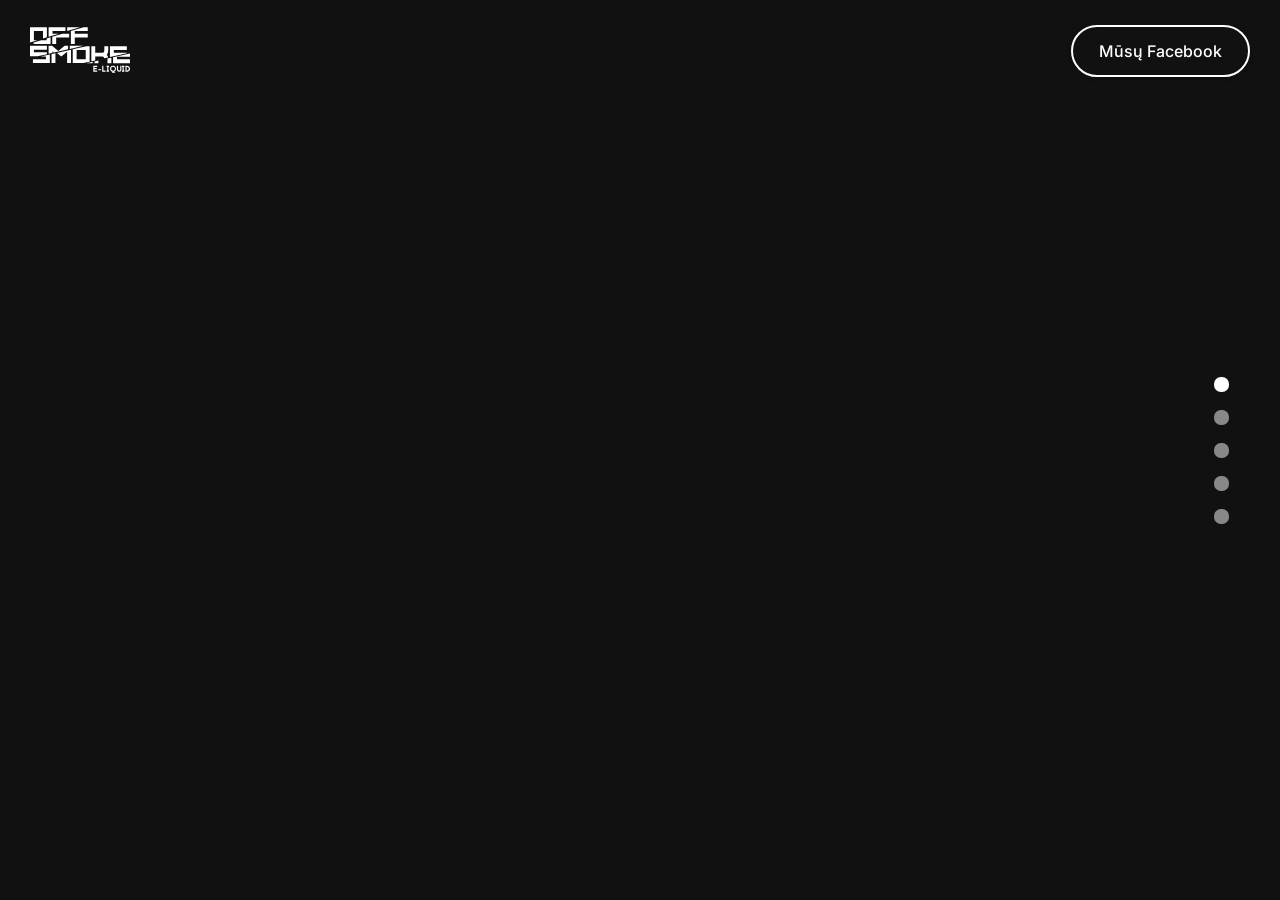
==== index.html @ 2323cf5a "fixed pages" ====
<!doctype html>
<html>
<head>
    <meta charset="UTF-8">
    <meta name="viewport" content="width=device-width, height=device-height, initial-scale=0.7">
    <meta name="apple-mobile-web-app-capable" content="yes" />
    <base href="./">
    <title>OFFSMOKE</title>
    <meta property="og:title" content="Home - Offsmoke" />
    <meta name="twitter:title" content="Home - Offsmoke" />
    <link rel="preconnect" href="https://fonts.gstatic.com/" crossorigin>
    <!-- Compressed Styles 
    <link href="css/slides.min.css?521351" rel="stylesheet" type="text/css"> -->
    <link href="css/slides.unmin.css" rel="stylesheet" type="text/css">
    
    <!-- Fonts and Material Icons -->
    <link rel="stylesheet" as="font" href="https://fonts.googleapis.com/css2?family=Inter:wght@100;200;300;400;500;600;700;800;900&family=Material+Icons&display=swap"/>
    <style>
        .slides { font-family: 'Inter', sans-serif; }
    </style>
     
</head>
<body class="slides smoothScroll animated">
<svg id="customSvgLibrary" xmlns="http://www.w3.org/2000/svg" style="display:none" id="customSvgLibrary">
  
  <symbol id="logo" viewBox="0 0 843.64 385.19"><defs><style>.cls-1{fill:rgb(255, 255, 255);}</style></defs><g id="Layer_2" data-name="Layer 2"><g id="Layer_1-2" data-name="Layer 1"><path class="cls-1" d="M566.84,336H543.92v9h18.92v9.81H543.92V365.5h22.71v9.81H534.11V326.18h32.73Z"/><path class="cls-1" d="M576,354.91h24V363H576Z"/><path class="cls-1" d="M618.87,365.5h18.29v9.74h-28.1V326.18h9.81Z"/><path class="cls-1" d="M661.35,336V365.5h5.19v9.81H646.28V365.5h5.26V336h-5.26v-9.81h20.26V336Z"/><path class="cls-1" d="M695.36,375.66a25.42,25.42,0,1,1,11.35-.28h11.08v9.81H690.24Zm-6-13.88a15.73,15.73,0,1,0-4.56-11.07A15.5,15.5,0,0,0,689.33,361.78Z"/><path class="cls-1" d="M771.28,357.16a19,19,0,0,1-38,.07V326.18H743v31a9.22,9.22,0,0,0,9.25,9.18,9,9,0,0,0,6.45-2.67,9.3,9.3,0,0,0,2.73-6.44h-.07V326.18h9.81v31Z"/><path class="cls-1" d="M790.92,336V365.5h5.19v9.81H775.85V365.5h5.26V336h-5.26v-9.81h20.26V336Z"/><path class="cls-1" d="M819.11,326.18a24.12,24.12,0,0,1,17.31,7.15,24.48,24.48,0,0,1,5.25,27,22.49,22.49,0,0,1-5.25,7.78,24.57,24.57,0,0,1-17.31,7.22h-9.89v-.07h-4V326.18Zm0,39.32a14.76,14.76,0,0,0,0-29.51H815V365.5Z"/><polygon class="cls-1" points="173.43 85.46 173.43 142.47 30.95 142.47 30.95 129.16 94.68 109.6 140.53 109.6 140.53 95.55 173.43 85.46"/><polygon class="cls-1" points="330.32 54.76 330.32 87.63 220.75 87.63 220.75 142.47 187.85 142.47 187.85 81.03 273.5 54.76 330.32 54.76"/><polygon class="cls-1" points="377.65 32.9 377.65 54.76 487.25 54.76 487.25 87.63 377.65 87.63 377.65 142.47 344.78 142.47 344.78 32.9 452 0 487.25 0 487.25 32.9 377.65 32.9"/><polygon class="cls-1" points="167.24 230.53 167.24 302.99 24.76 302.99 24.76 270.09 134.33 270.09 134.33 248.15 89.45 248.15 167.24 230.53"/><polygon class="cls-1" points="346.11 190.05 346.11 302.99 313.21 302.99 313.21 206.58 263.84 247.62 227.07 217.01 346.11 190.05"/><polygon class="cls-1" points="214.56 219.82 214.56 302.99 181.66 302.99 181.66 227.28 214.56 219.82"/><path class="cls-1" d="M476.64,160.52,360.53,186.8V303h89.36L503,291V160.52Zm-6.5,109.57H393.41v-76.7h76.73Z"/><path class="cls-1" d="M659.91,198.87a47.62,47.62,0,0,1-12.57,32.87,47.79,47.79,0,0,1,11.83,23.9L627,262.91a15.93,15.93,0,0,0-4.79-9.94,15.58,15.58,0,0,0-11.55-4.82H550.34v32.13l-32.91,7.42V160.52h32.91v54.72h60.29A16.37,16.37,0,0,0,627,198.87V160.52h32.87Z"/><polygon class="cls-1" points="707.23 193.39 707.23 215.24 816.84 215.24 816.84 219.95 674.36 252.2 674.36 160.52 816.84 160.52 816.84 193.39 707.23 193.39"/><path class="cls-1" d="M476.44,304.43h53.11v-12Z"/><path class="cls-1" d="M686.45,266.08v38.35H653.58V266.08c0-.58,0-1.17-.06-1.73l32.19-7.27A54.12,54.12,0,0,1,686.45,266.08Z"/><polygon class="cls-1" points="576.88 281.71 576.88 304.43 543.98 304.43 543.98 289.14 576.88 281.71"/><polygon class="cls-1" points="733.78 249.59 733.78 271.53 843.38 271.53 843.38 304.43 700.9 304.43 700.9 253.64 843.38 221.39 843.38 249.59 733.78 249.59"/><polygon class="cls-1" points="189.8 32.9 189.8 54.76 242.54 54.76 156.9 81.03 156.9 0 299.37 0 299.37 32.9 189.8 32.9"/><polygon class="cls-1" points="421.05 0 313.83 32.9 313.83 0 421.05 0"/><polygon class="cls-1" points="142.47 0 142.47 85.46 109.57 95.55 109.57 32.9 32.87 32.9 32.87 109.6 63.73 109.6 0 129.16 0 0 142.47 0"/><polygon class="cls-1" points="321.35 157.43 321.35 186.95 202.31 213.91 189.8 203.48 189.8 216.73 156.9 224.19 156.9 157.43 185.87 157.43 239.08 201.75 292.38 157.43 321.35 157.43"/><polygon class="cls-1" points="451.88 157.43 335.77 183.7 335.77 157.43 451.88 157.43"/><polygon class="cls-1" points="32.87 190.3 32.87 212.15 142.47 212.15 142.47 227.44 64.69 245.05 0 245.05 0 157.43 142.47 157.43 142.47 190.3 32.87 190.3"/></g></g></svg>
  
  <symbol id="close" viewBox="0 0 30 30"><path d="M15 0c-8.3 0-15 6.7-15 15s6.7 15 15 15 15-6.7 15-15-6.7-15-15-15zm5.7 19.3c.4.4.4 1 0 1.4-.2.2-.4.3-.7.3s-.5-.1-.7-.3l-4.3-4.3-4.3 4.3c-.2.2-.4.3-.7.3s-.5-.1-.7-.3c-.4-.4-.4-1 0-1.4l4.3-4.3-4.3-4.3c-.4-.4-.4-1 0-1.4s1-.4 1.4 0l4.3 4.3 4.3-4.3c.4-.4 1-.4 1.4 0s.4 1 0 1.4l-4.3 4.3 4.3 4.3z"/></symbol>

  <symbol id="arrow-left" viewBox="0 0 29 56"><path d="M28.7.3c.4.4.4 1 0 1.4l-26.3 26.3 26.3 26.3c.4.4.4 1 0 1.4-.4.4-1 .4-1.4 0l-27-27c-.4-.4-.4-1 0-1.4l27-27c.3-.3 1-.4 1.4 0z"/></symbol>
  
  <symbol id="arrow-right" viewBox="0 0 29 56"><path d="M.3 55.7c-.4-.4-.4-1 0-1.4l26.3-26.3-26.3-26.3c-.4-.4-.4-1 0-1.4.4-.4 1-.4 1.4 0l27 27c.4.4.4 1 0 1.4l-27 27c-.3.3-1 .4-1.4 0z"/></symbol>

  <symbol id="back" viewBox="0 0 20 20"><path d="M2.3 10.7l5 5c.4.4 1 .4 1.4 0s.4-1 0-1.4l-3.3-3.3h11.6c.6 0 1-.4 1-1s-.4-1-1-1h-11.6l3.3-3.3c.4-.4.4-1 0-1.4-.2-.2-.4-.3-.7-.3s-.5.1-.7.3l-5 5c-.2.2-.3.5-.3.7 0 .2.1.5.3.7z"/></symbol>
  
  <symbol id="menu" viewBox="0 0 18 18"><path d="M16 5h-14c-.6 0-1-.4-1-1 0-.5.4-1 1-1h14c.5 0 1 .4 1 1s-.4 1-1 1zm-14 5h14c.5 0 1-.4 1-1 0-.5-.4-1-1-1h-14c-.6 0-1 .4-1 1s.4 1 1 1zm14 3h-14c-.5 0-1 .4-1 1 0 .5.4 1 1 1h14c.5 0 1-.4 1-1s-.4-1-1-1z"/></symbol>
  
  <symbol id="share" viewBox="0 0 18 18"><path d="M16 8c-.6 0-1 .4-1 1v6h-12v-6c0-.6-.4-1-1-1s-1 .4-1 1v6c0 1.1.9 2 2 2h12c1.1 0 2-.9 2-2v-6c0-.6-.4-1-1-1zm-2.3-2.3c.4-.4.4-1 0-1.4l-4-4c-.4-.4-1-.4-1.4 0l-4 4c-.4.4-.4 1 0 1.4s1 .4 1.4 0l2.3-2.3v7.6c0 .6.4 1 1 1s1-.4 1-1v-7.6l2.3 2.3c.4.4 1 .4 1.4 0z"/></symbol>

  <symbol id="arrow-down" viewBox="0 0 24 24"><path d="M12 18c-.2 0-.5-.1-.7-.3l-11-10c-.4-.4-.4-1-.1-1.4.4-.4 1-.4 1.4-.1l10.4 9.4 10.3-9.4c.4-.4 1-.3 1.4.1.4.4.3 1-.1 1.4l-11 10c-.1.2-.4.3-.6.3z"/></symbol>
  
  <symbol id="arrow-up" viewBox="0 0 24 24"><path d="M11.9 5.9c.2 0 .5.1.7.3l11 10c.4.4.4 1 .1 1.4-.4.4-1 .4-1.4.1l-10.4-9.4-10.3 9.4c-.4.4-1 .3-1.4-.1-.4-.4-.3-1 .1-1.4l11-10c.1-.2.4-.3.6-.3z"/></symbol>
  
  <symbol id="arrow-top" viewBox="0 0 18 18"><path d="M15.7 7.3l-6-6c-.4-.4-1-.4-1.4 0l-6 6c-.4.4-.4 1 0 1.4.4.4 1 .4 1.4 0l4.3-4.3v11.6c0 .6.4 1 1 1s1-.4 1-1v-11.6l4.3 4.3c.2.2.4.3.7.3s.5-.1.7-.3c.4-.4.4-1 0-1.4z"/></symbol>
  
  <symbol id="play" viewBox="0 0 30 30"><path d="M7 30v-30l22 15z"/></symbol>
  
  <symbol id="chat" viewBox="0 0 18 18"><path d="M5,17c-0.2,0-0.3,0-0.4-0.1C4.2,16.7,4,16.4,4,16v-2H2c-1.1,0-2-0.9-2-2V3c0-1.1,0.9-2,2-2h14c1.1,0,2,0.9,2,2v9 c0,1.1-0.9,2-2,2H9.3l-3.7,2.8C5.4,16.9,5.2,17,5,17z M2,12h3.5C5.8,12,6,12.2,6,12.5V14l2.4-1.8C8.6,12.1,8.8,12,9,12h7V3H2V12z M13,7H5C4.4,7,4,6.6,4,6s0.4-1,1-1h8c0.6,0,1,0.4,1,1S13.6,7,13,7z M13,10H5c-0.6,0-1-0.4-1-1s0.4-1,1-1h8c0.6,0,1,0.4,1,1 S13.6,10,13,10z"/></symbol>

  <symbol id="mail" viewBox="0 0 18 18"><path d="M16 2h-14c-1.1 0-2 .9-2 2v10c0 1.1.9 2 2 2h14c1.1 0 2-.9 2-2v-10c0-1.1-.9-2-2-2zm0 2v.5l-7 4.3-7-4.4v-.4h14zm-14 10v-7.2l6.5 4c.1.1.3.2.5.2s.4-.1.5-.2l6.5-4v7.2h-14z"/></symbol>

  <symbol id="sound-on" viewBox="0 0 18 18"><path d="M8.5,0.1C8.1-0.1,7.7,0,7.4,0.2L3.7,3H2C0.9,3,0,3.9,0,5v6c0,1.1,0.9,2,2,2h1.7l3.7,2.8C7.6,15.9,7.8,16,8,16 c0.2,0,0.3,0,0.4-0.1C8.8,15.7,9,15.4,9,15V1C9,0.6,8.8,0.3,8.5,0.1z M7,13l-2.4-1.8C4.4,11.1,4.2,11,4,11l-2,0l0-6h2 c0.2,0,0.4-0.1,0.6-0.2L7,3V13z M11.7,9.9l0.7,1.9C13.9,11.2,15,9.7,15,8c0-1.7-1.1-3.2-2.7-3.8l-0.7,1.9C12.5,6.4,13,7.2,13,8C13,8.9,12.5,9.6,11.7,9.9z M12.2,1.1l-0.3,2C14.3,3.5,16,5.6,16,8s-1.8,4.5-4.2,4.9l0.3,2C15.6,14.3,18,11.4,18,8C18,4.6,15.6,1.7,12.2,1.1z"/></symbol>
  
  <symbol id="sound-off" viewBox="0 0 18 18"><path d="M15.9,8l1.8-1.8c0.4-0.4,0.4-1,0-1.4s-1-0.4-1.4,0l-1.8,1.8l-1.8-1.8c-0.4-0.4-1-0.4-1.4,0s-0.4,1,0,1.4L13.1,8l-1.8,1.8 c-0.4,0.4-0.4,1,0,1.4c0.2,0.2,0.5,0.3,0.7,0.3s0.5-0.1,0.7-0.3l1.8-1.8l1.8,1.8c0.2,0.2,0.5,0.3,0.7,0.3s0.5-0.1,0.7-0.3 c0.4-0.4,0.4-1,0-1.4L15.9,8z M8.5,0.1C8.1-0.1,7.7,0,7.4,0.2L3.7,3H2C0.9,3,0,3.9,0,5v6c0,1.1,0.9,2,2,2h1.7l3.7,2.8C7.6,15.9,7.8,16,8,16 c0.2,0,0.3,0,0.4-0.1C8.8,15.7,9,15.4,9,15V1C9,0.6,8.8,0.3,8.5,0.1z M7,13l-2.4-1.8C4.4,11.1,4.2,11,4,11l-2,0l0-6h2 c0.2,0,0.4-0.1,0.6-0.2L7,3V13z"/></symbol>
  
  <!-- social -->
  <symbol id="apple" viewBox="-1 1 24 24"><path d="M17.6 13.8c0-3 2.5-4.5 2.6-4.6-1.4-2.1-3.6-2.3-4.4-2.4-1.9-.2-3.6 1.1-4.6 1.1-.9 0-2.4-1.1-4-1-2 0-3.9 1.2-5 3-2.1 3.7-.5 9.1 1.5 12.1 1 1.5 2.2 3.1 3.8 3 1.5-.1 2.1-1 3.9-1s2.4 1 4 1 2.7-1.5 3.7-2.9c1.2-1.7 1.6-3.3 1.7-3.4-.1-.1-3.2-1.3-3.2-4.9zm-3.1-9c.8-1 1.4-2.4 1.2-3.8-1.2 0-2.7.8-3.5 1.8-.8.9-1.5 2.3-1.3 3.7 1.4.1 2.8-.7 3.6-1.7z"/></symbol>

  <symbol id="dribbble" viewBox="0 0 24 24"><path d="M12 0c-6.7 0-12 5.3-12 12s5.3 12 12 12 12-5.3 12-12-5.3-12-12-12zm7.9 5.7c1.3 1.7 2.1 3.9 2.3 6.1-.4-.1-2.4-.4-4.7-.4-.8 0-1.5 0-2.3.1 0-.1-.1-.3-.3-.5l-.7-1.5c3.7-1.4 5.3-3.4 5.7-3.8zm-7.9-3.8c2.5 0 4.9.9 6.7 2.5-.3.4-1.9 2.3-5.2 3.6-1.6-2.9-3.3-5.3-3.7-5.9.6-.1 1.4-.2 2.2-.2zm-4.4 1c.4.6 2.1 3 3.7 5.8-4.4 1.2-8.2 1.2-9.2 1.2h-.1c.8-3.1 2.9-5.6 5.6-7zm-5.7 9.1v-.3h.3c1.2 0 5.6-.1 10.1-1.5l.8 1.6c-.1 0-.3 0-.4.1-5.1 1.6-7.9 6-8.3 6.7-1.6-1.7-2.5-4.1-2.5-6.6zm10.1 10.1c-2.3 0-4.4-.8-6.1-2.1.3-.5 2.4-4.4 7.9-6.3 1.3 3.6 2 6.7 2.1 7.6-1.2.6-2.6.8-3.9.8zm5.7-1.8c-.1-.8-.7-3.6-2-7.1.7-.1 1.3-.1 2-.1 2.1 0 3.7.4 4.1.5-.3 2.8-1.8 5.2-4.1 6.7z"/></symbol>

  <symbol id="facebook" viewBox="0 0 24 24"><path d="M24 1.3v21.3c0 .7-.6 1.3-1.3 1.3h-6.1v-9.3h3.1l.5-3.6h-3.6v-2.2c0-1.1.3-1.8 1.8-1.8h1.9v-3.2c-.3 0-1.5-.1-2.8-.1-2.8 0-4.7 1.7-4.7 4.8v2.7h-3.1v3.6h3.1v9.2h-11.5c-.7 0-1.3-.6-1.3-1.3v-21.4c0-.7.6-1.3 1.3-1.3h21.3c.8 0 1.4.6 1.4 1.3z"/></symbol>

  <symbol id="facebook2" viewBox="0 0 408.78 408.79"><defs><style>.cls-1{fill:rgb(255, 255, 255);}</style></defs><g id="Layer_2" data-name="Layer 2"><g id="Layer_1-2" data-name="Layer 1"><path class="cls-1" d="M353.7,0H55.09A55.08,55.08,0,0,0,0,55.08V353.7a55.09,55.09,0,0,0,55.08,55.09H202.36l.25-146.08h-38a9,9,0,0,1-8.95-8.92l-.19-47.09a9,9,0,0,1,9-9h37.88v-45.5c0-52.8,32.25-81.55,79.35-81.55h38.65a9,9,0,0,1,8.95,9v39.7a9,9,0,0,1-8.95,9H296.64c-25.61,0-30.57,12.17-30.57,30v39.39h56.28a9,9,0,0,1,8.9,10l-5.58,47.09a9,9,0,0,1-8.9,7.9H266.32l-.25,146.08H353.7a55.08,55.08,0,0,0,55.08-55.09V55.08A55.08,55.08,0,0,0,353.7,0Z"/></g></g></svg>
   
  <symbol id="fb-like" viewBox="0 0 20 20"><path d="M0 8v12h5v-12h-5zm2.5 10.8c-.4 0-.8-.3-.8-.8 0-.4.3-.8.8-.8s.8.3.8.8c0 .4-.4.8-.8.8zm3.5-.8h9.5c1.1 0 1.7-1 1.7-1.7 0-.3-.4-1-.4-1 1.4-.3 1.7-1.2 1.7-1.7-.1-.5-.3-.9-.5-1 1-.4 1.5-1.1 1.4-1.9-.1-.8-1-1.5-1-1.5 1-.6.9-1.5.9-1.5-.3-1.3-1.5-1.7-1.7-1.7h-5.6s.3-.5.3-2.4-1.3-3.6-2.6-3.6c0 0-.7.1-1 .3v3.5l-2.7 4.4v9.8z"/></symbol>
  
  <symbol id="googlePlus" viewBox="0 1 24 24"><path d="M7.8 13.5h4.6c-.6 2-2.5 3.4-4.6 3.4-2.7 0-4.9-2.2-4.9-4.9s2.2-4.9 4.9-4.9c1.1 0 2.1.3 3 1l1.8-2.4c-1.4-1.1-3-1.6-4.8-1.6-4.3 0-7.9 3.5-7.9 7.9s3.5 7.9 7.9 7.9 7.9-3.5 7.9-7.9v-1.5h-7.9v3zM21.7 11v-2.2h-2v2.2h-2.2v2h2.2v2.2h2v-2.2h2.2v-2z"/></symbol>
  
  <symbol id="instagram" viewBox="0 0 20 20"><circle cx="10" cy="10" r="3.3"/><path d="M13,0H7C2.2,0,0,2.2,0,7v6c0,4.8,2.1,7,7,7h6c4.8,0,7-2.2,7-7V7C20,2.2,17.9,0,13,0z M10,15.1c-2.8,0-5.1-2.3-5.1-5.1 S7.2,4.9,10,4.9s5.1,2.3,5.1,5.1S12.8,15.1,10,15.1z M15.3,5.9c-0.7,0-1.2-0.5-1.2-1.2c0-0.7,0.5-1.2,1.2-1.2s1.2,0.5,1.2,1.2 C16.5,5.3,16,5.9,15.3,5.9z"/></symbol>

  <symbol id="behance" viewBox="0 0 511.958 511.958"><path d="M210.624 240.619c10.624-5.344 18.656-11.296 24.16-17.728 9.792-11.584 14.624-26.944 14.624-45.984 0-18.528-4.832-34.368-14.496-47.648-16.128-21.632-43.424-32.704-82.016-33.28h-152.896v312.096h142.56c16.064 0 30.944-1.376 44.704-4.192 13.76-2.848 25.664-8.064 35.744-15.68 8.96-6.624 16.448-14.848 22.4-24.544 9.408-14.656 14.112-31.264 14.112-49.76 0-17.92-4.128-33.184-12.32-45.728-8.288-12.544-20.448-21.728-36.576-27.552zm-147.552-90.432h68.864c15.136 0 27.616 1.632 37.408 4.864 11.328 4.704 16.992 14.272 16.992 28.864 0 13.088-4.32 22.24-12.864 27.392-8.608 5.152-19.776 7.744-33.472 7.744h-76.928v-68.864zm108.896 198.24c-7.616 3.68-18.336 5.504-32.064 5.504h-76.832v-83.232h77.888c13.568.096 24.128 1.888 31.68 5.248 13.44 6.08 20.128 17.216 20.128 33.504 0 19.2-6.912 32.128-20.8 38.976zM327.168 110.539h135.584v38.848h-135.584zM509.856 263.851c-2.816-18.08-9.024-33.984-18.688-47.712-10.592-15.552-24.032-26.944-40.384-34.144-16.288-7.232-34.624-10.848-55.04-10.816-34.272 0-62.112 10.72-83.648 32-21.472 21.344-32.224 52.032-32.224 92.032 0 42.656 11.872 73.472 35.744 92.384 23.776 18.944 51.232 28.384 82.4 28.384 37.728 0 67.072-11.232 88.032-33.632 13.408-14.144 20.992-28.064 22.656-41.728h-62.464c-3.616 6.752-7.808 12.032-12.608 15.872-8.704 7.04-20.032 10.56-33.92 10.56-13.216 0-24.416-2.912-33.76-8.704-15.424-9.28-23.488-25.536-24.512-48.672h170.464c.256-19.936-.384-35.264-2.048-45.824zm-166.88 5.984c2.24-15.008 7.68-26.912 16.32-35.712 8.64-8.768 20.864-13.184 36.512-13.216 14.432 0 26.496 4.128 36.32 12.416 9.696 8.352 15.168 20.48 16.288 36.512h-105.44z"/></symbol>
  
  <symbol id="linkedin" viewBox="0 0 24 24"><path d="M5.9 21.9h-4.7v-14.2h4.7v14.2zm-2.3-16.1c-1.6 0-2.6-1.1-2.6-2.5s1-2.5 2.7-2.5c1.6 0 2.6 1 2.6 2.5-.1 1.4-1.2 2.5-2.7 2.5zm19.2 16.1h-4.7v-7.6c0-2-.7-3.3-2.3-3.3-1.3 0-2.1.9-2.5 1.7-.1.3-.1.8-.1 1.2v7.9h-4.7v-14.1h4.7v2c.7-.9 1.7-2.3 4.3-2.3 3.1 0 5.5 2.1 5.5 6.4v8.2h-.2z"/></symbol>

  <symbol id="medium" viewBox="0 0 130.8 104"><path d="M15.5 21.2c.2-1.6-.5-3.2-1.7-4.3l-12.1-14.7v-2.2h38l29.3 64.4 25.8-64.4h36.2v2.2l-10.5 10c-.9.7-1.3 1.8-1.2 2.9v73.7c0 1.1.3 2.2 1.2 2.9l10.2 10v2.2h-51.3v-2.2l10.6-10.2c1-1 1-1.3 1-2.9v-59.6l-29.4 74.7h-4l-34.2-74.7v50.3c0 2.2.4 4.2 1.9 5.7l13.7 16.8v2.2h-39v-2.2l13.8-16.7c1.5-1.5 1.8-3.3 1.8-5.7l-.1-58.2z"/></symbol>
  
  <symbol id="pinterest" viewBox="0 0 24 24"><path d="M5.9 13.9c1.2-2-.4-2.5-.6-4-1-6.1 7.1-10.2 11.4-6 2.9 2.9 1 12-3.7 11-4.6-.9 2.2-8.1-1.4-9.5-3-1.1-4.6 3.6-3.2 5.9-.8 4-2.5 7.7-1.8 12.7 2.3-1.7 3.1-4.8 3.7-8.1 1.2.7 1.8 1.4 3.3 1.5 5.5.4 8.6-5.4 7.8-10.7-.7-4.7-5.5-7.1-10.6-6.6-4.1.4-8.1 3.7-8.3 8.3-.1 2.8.7 4.9 3.4 5.5z"/></symbol>
  
  <symbol id="stumbleupon" viewBox="0 0 24 24"><path d="M13.3 9.6l1.6.8 2.5-.8v-1.4c0-3-2.4-5.4-5.4-5.4s-5.4 2.4-5.4 5.4v7.5c0 .7-.6 1.3-1.3 1.3s-1.3-.6-1.3-1.3v-3.2h-4v3.2c0 3 2.4 5.4 5.4 5.4s5.4-2.4 5.4-5.4v-7.5c0-.7.6-1.3 1.3-1.3s1.3.6 1.3 1.3l-.1 1.4zm6.6 2.9v3.2c0 .7-.6 1.3-1.3 1.3s-1.3-.6-1.3-1.3v-3.2l-2.5.8-1.6-.8v3.2c0 3 2.4 5.4 5.4 5.4s5.4-2.4 5.4-5.4v-3.2h-4.1z"/></symbol>
  
  <symbol id="twitter" viewBox="0 1 24 23"><path d="M21.5 7.6v.6c0 6.6-5 14.1-14 14.1-2.8 0-5.4-.8-7.6-2.2l1.2.1c2.3 0 4.4-.8 6.1-2.1-2.2 0-4-1.5-4.6-3.4.3.1.6.1.9.1.5 0 .9-.1 1.3-.2-2.1-.6-3.8-2.6-3.8-5 .7.4 1.4.6 2.2.6-1.3-.9-2.2-2.4-2.2-4.1 0-.9.2-1.8.7-2.5 2.4 3 6.1 5 10.2 5.2-.1-.4-.1-.7-.1-1.1 0-2.7 2.2-5 4.9-5 1.4 0 2.7.6 3.6 1.6 1-.3 2.1-.7 3-1.3-.4 1.2-1.1 2.1-2.2 2.7 1-.1 1.9-.4 2.8-.8-.6 1.1-1.4 2-2.4 2.7z"/></symbol>
  
  <symbol id="tumblr" viewBox="0 0 23 23"><path d="M12.573 4.94v-4.94h-3.188c-.072.183-.11.4-.11.622-.034.107-.072.184-.072.293-.328 1.829-1.28 3.11-2.892 3.807-.476.218-.914.253-1.39.218v3.987h2.342c.039 5.603.039 8.493.039 8.64v.332c.294 2.449 1.573 3.914 3.843 4.463.914.257 1.901.366 2.892.366 1.279-.036 2.525-.256 3.771-.659v-4.685c-.731.22-1.395.402-1.977.583-1.135.333-2.087.113-2.857-.619-.073-.11-.183-.257-.221-.403-.106-.586-.178-1.206-.178-1.795v-6.222h5.083v-3.988h-5.085z"/></symbol>

  <symbol id="xing" viewBox="0 0 24 24"><path d="M3.647 4.74c-.208 0-.384.073-.472.216-.091.148-.077.338.02.531l2.34 4.051v.02l-3.678 6.49c-.096.191-.091.383 0 .531.088.142.244.236.452.236h3.461c.518 0 .767-.349.944-.669l3.737-6.608-2.38-4.15c-.172-.307-.433-.649-.964-.649h-3.46zm14.542-4.74c-.517 0-.741.326-.927.659l-7.702 13.658 4.918 9.023c.172.307.437.659.967.659h3.457c.208 0 .371-.079.459-.221.092-.148.09-.343-.007-.535l-4.88-8.915v-.023l7.664-13.551c.096-.191.098-.386.007-.534-.088-.142-.252-.221-.46-.221h-3.496z"/></symbol>

  <symbol id="whatsapp" viewBox="0 0 512 512"><path d="M256.064 0h-.128c-141.152 0-255.936 114.816-255.936 256 0 56 18.048 107.904 48.736 150.048l-31.904 95.104 98.4-31.456c40.48 26.816 88.768 42.304 140.832 42.304 141.152 0 255.936-114.848 255.936-256s-114.784-256-255.936-256zm148.96 361.504c-6.176 17.44-30.688 31.904-50.24 36.128-13.376 2.848-30.848 5.12-89.664-19.264-75.232-31.168-123.68-107.616-127.456-112.576-3.616-4.96-30.4-40.48-30.4-77.216s18.656-54.624 26.176-62.304c6.176-6.304 16.384-9.184 26.176-9.184 3.168 0 6.016.16 8.576.288 7.52.32 11.296.768 16.256 12.64 6.176 14.88 21.216 51.616 23.008 55.392 1.824 3.776 3.648 8.896 1.088 13.856-2.4 5.12-4.512 7.392-8.288 11.744-3.776 4.352-7.36 7.68-11.136 12.352-3.456 4.064-7.36 8.416-3.008 15.936 4.352 7.36 19.392 31.904 41.536 51.616 28.576 25.44 51.744 33.568 60.032 37.024 6.176 2.56 13.536 1.952 18.048-2.848 5.728-6.176 12.8-16.416 20-26.496 5.12-7.232 11.584-8.128 18.368-5.568 6.912 2.4 43.488 20.48 51.008 24.224 7.52 3.776 12.48 5.568 14.304 8.736 1.792 3.168 1.792 18.048-4.384 35.52z"/></symbol>
  
  <symbol id="gmail" viewBox="0 0 50 50" ><path d="M12 23.403V23.39 10.389L11.88 10.3h-.01L9.14 8.28C7.47 7.04 5.09 7.1 3.61 8.56 2.62 9.54 2 10.9 2 12.41v3.602L12 23.403zM38 23.39v.013l10-7.391V12.41c0-1.49-.6-2.85-1.58-3.83-1.46-1.457-3.765-1.628-5.424-.403L38.12 10.3 38 10.389V23.39zM14 24.868l10.406 7.692c.353.261.836.261 1.189 0L36 24.868V11.867L25 20l-11-8.133V24.868zM38 25.889V41c0 .552.448 1 1 1h6.5c1.381 0 2.5-1.119 2.5-2.5V18.497L38 25.889zM12 25.889L2 18.497V39.5C2 40.881 3.119 42 4.5 42H11c.552 0 1-.448 1-1V25.889z"/></svg>

  <symbol id="youtube" viewBox="0 0 24 24"><path d="M23.6 6.3c-.3-1.2-1.4-2.2-2.6-2.3-3-.3-6-.3-9-.3s-6 0-9 .3c-1.2.1-2.3 1.1-2.6 2.3-.4 1.8-.4 3.8-.4 5.7 0 1.9 0 3.9.4 5.7.3 1.2 1.4 2.2 2.6 2.3 3 .3 6 .3 9 .3s6 0 9-.3c1.3-.1 2.3-1.1 2.6-2.4.4-1.7.4-3.7.4-5.6 0-1.9 0-3.9-.4-5.7zm-14.1 9v-6.6l6.5 3.3-6.5 3.3z"/></symbol>
  
</svg>

<!-- Navigation -->
<nav class="side ">
  <div class="navigation default">
    <ul></ul>
  </div>
</nav><!-- Panel Top #03 -->
<nav class="panel top">
  <div class="sections desktop">
    <div class="left"><a href="#" title="OFFSMOKE"><svg style="width:100px;height:80px"><use xmlns:xlink="http://www.w3.org/1999/xlink" xlink:href="#logo"></use></svg></a></div>
    <div class="center">
      <ul class="menu">
        <!-- <li><a href="#">Tour</a></li>
        <li><a href="#">Upgrade</a></li>
        <li><a href="#">Help</a></li> 
        <li><a href="http://facebook.com/offsmokelt" target="_blank" class="shift-up-2"><svg xmlns="http://www.w3.org/2000/svg" style="width:103px;height:42px" viewBox="0 0 408.78 408.79"><defs><style>.cls-1{fill:#fff;}</style></defs><g id="Layer_2" data-name="Layer 2"><g id="Layer_1-2" data-name="Layer 1"><path class="cls-1" d="M353.7,0H55.09A55.08,55.08,0,0,0,0,55.08V353.7a55.09,55.09,0,0,0,55.08,55.09H202.36l.25-146.08h-38a9,9,0,0,1-8.95-8.92l-.19-47.09a9,9,0,0,1,9-9h37.88v-45.5c0-52.8,32.25-81.55,79.35-81.55h38.65a9,9,0,0,1,8.95,9v39.7a9,9,0,0,1-8.95,9H296.64c-25.61,0-30.57,12.17-30.57,30v39.39h56.28a9,9,0,0,1,8.9,10l-5.58,47.09a9,9,0,0,1-8.9,7.9H266.32l-.25,146.08H353.7a55.08,55.08,0,0,0,55.08-55.09V55.08A55.08,55.08,0,0,0,353.7,0Z"/></g></g></svg></a></li> -->
      </ul>
    </div>
    <div class="right"><a class="button round stroke white" href="http://facebook.com/offsmokelt" target="_blank">Mūsų Facebook</a></div>
  </div>
</nav>

<!-- Welcome -->
<section class="slide">
  <div class="content">
    <div class="container">
      <div class="wrap">
      
        <div class="fix-8-12">
          <div class="fix-6-12"> 
            <p class="bold largest ae-1"><span class="opacity-10">Sveiki, šiame puslapyje Jūs galite plačiau susipažinti su mūsų eleketroninių cigarečių skysčio gamyba ir kita svarbia informacija verslo klientams. </span></p>
          </div>
          <div class="fix-4-7"> 
            <p class="bold expand cropBottom ae-2"><span class="opacity-5">↓ Gamyba ↓</span></p>
          </div>
        </div>
          
      </div>
    </div>
  </div>
  <div class="background" style="background:#111111"></div> <!-- <div class="background" style="background-image:url(assets/img/background/img-1.jpg)"></div> -->
</section>

<!-- Informacija 
<section class="slide fade-6 kenBurns">
  <div class="content">
    <div class="container">
      <div class="wrap">
      
        <div class="fix-8-12">
          <div class="fix-6-12"> 
            <p class="bold larger cropBottom ae-1"><span class="opacity-10">Elektroninių cigarečių skysčio gamyba yra atliekama su profesionalia ir kruopščiai sterilizuojama įranga. E. skysčiai yra patvirtini Europos higienos sertifikatų kurie leis jums saugiai pardavinėti užtikrintą produkciją. </span></p>
          </div>
          <div class="fix-4-7"> 
            <p class="bold expand cropBottom ae-2"><span class="opacity-5"><br>↓ Gamyba ↓</span></p>
          </div>
        </div>
          
      </div>
    </div>
  </div>
  <div class="background" style="background-image:url(assets/img/background/lab.jpg)"></div>
</section> -->

<!-- Gamyba -->
<section class="slide fade-6 kenBurns">
  <div class="content">
    <div class="container">
      <div class="wrap">
      
        <div class="fix-8-12">
          <div class="fix-6-12"> 
            <p class="bold larger ae-1"><span class="opacity-10">Elektroninių cigarečių skysčio gamyba yra atliekama su profesionalia ir kruopščiai sterilizuojama įranga. E. skysčiai yra patvirtini Europos higienos sertifikatų kurie leis jums saugiai pardavinėti užtikrintą produkciją. </span></p>
          </div>
          <div class="fix-4-7"> 
            <p class="bold expand cropBottom ae-2"><span class="opacity-5">↓ Koncentracijos ↓</span></p>
          </div>
        </div>
          
      </div>
    </div>
  </div>
  <div class="background" style="background-image:url(assets/img/background/lab.jpg)"></div>
</section>

<!-- Koncentracijos -->
<section class="slide fade-6 kenBurns">
  <div class="content">
    <div class="container">
      <div class="wrap">
      
        <div class="fix-8-12">
          <div class="fix-6-12"> 
            <p class="bold larger ae-1"><span class="opacity-10">Elektroninių cigarečių skysčio gamyba yra atliekama su profesionalia ir kruopščiai sterilizuojama įranga. E. skysčiai yra patvirtini Europos higienos sertifikatų kurie leis jums saugiai pardavinėti užtikrintą produkciją. </span></p>
          </div>
          <div class="fix-4-7"> 
            <p class="bold expand cropBottom ae-2"><span class="opacity-5">↓ Skoniai ↓</span></p>
          </div>
        </div>
          
      </div>
    </div>
  </div>
  <div class="background" style="background-image:url(assets/img/background/lab.jpg)"></div>
</section>

<!-- Skoniai -->
<section class="slide fade-6 kenBurns">
  <div class="content">
    <div class="container">
      <div class="wrap">
      
        <div class="fix-8-12">
          <div class="fix-6-12"> 
            <p class="bold larger ae-1"><span class="opacity-10">Elektroninių cigarečių skysčio gamyba yra atliekama su profesionalia ir kruopščiai sterilizuojama įranga. E. skysčiai yra patvirtini Europos higienos sertifikatų kurie leis jums saugiai pardavinėti užtikrintą produkciją. </span></p>
          </div>
          <div class="fix-4-7"> 
            <p class="bold expand cropBottom ae-2"><span class="opacity-5">↓ Susisiekimas ir Informacija ↓</span></p>
          </div>
        </div>
          
      </div>
    </div>
  </div>
  <div class="background" style="background-image:url(assets/img/background/lab.jpg)"></div>
</section>

<!-- Informacija -->
<section class="slide fade-6 kenBurns">
  <div class="content">
    <div class="container">
      <div class="wrap">
      
        <div class="fix-8-12">
          <div class="fix-6-12"> 
            <p class="bold larger ae-1"><span class="opacity-10">Elektroninių cigarečių skysčio gamyba yra atliekama su profesionalia ir kruopščiai sterilizuojama įranga. E. skysčiai yra patvirtini Europos higienos sertifikatų kurie leis jums saugiai pardavinėti užtikrintą produkciją.</span></p>
          </div>
          <div class="fix-4-7"> 
            <div class="middle ae-2"><a class="button round stroke white" href="#">↑ Į viršų ↑</a></div>
          </div>
        </div>
          
      </div>
    </div>
  </div>
  <div class="background" style="background-image:url(assets/img/background/lab.jpg)"></div>
</section>

<!-- jQuery 3.5.1 -->
    <script src="https://ajax.googleapis.com/ajax/libs/jquery/3.5.1/jquery.min.js"></script>

    <!-- Compressed Scripts 
    <script src="js/slides.min.js?521351" type="text/javascript"></script> -->
    <script src="js/slides.unmin.js" type="text/javascript"></script>
    <script src="js/custom.js" type="text/javascript"></script>
     
</body>
</html>
---- css/slides.min.css ----
@charset "UTF-8";body,html,img{max-width:100%}.material-icons,.slides{-webkit-font-smoothing:antialiased}.button svg,.button svg *{pointer-events:none!important}.button,.container .wrap,.slides-form.center input,.slides-form.center textarea{text-align:center}.dialog,body,html{-webkit-tap-highlight-color:transparent}a,abbr,acronym,address,applet,article,aside,audio,b,big,blockquote,body,canvas,caption,center,cite,code,dd,del,details,dfn,div,dl,dt,em,embed,fieldset,figcaption,figure,footer,form,h1,h2,h3,h4,h5,h6,header,hgroup,hr,html,i,iframe,img,ins,kbd,label,legend,li,mark,menu,nav,object,ol,output,p,pre,q,ruby,s,samp,section,small,span,strike,strong,sub,summary,sup,table,tbody,td,tfoot,th,thead,time,tr,tt,u,ul,var,video{border:0;vertical-align:baseline;margin:0;padding:0}article,aside,details,figcaption,figure,footer,header,hgroup,menu,nav,section{display:block}.button,.button.actionButton,.dot,.dot:after,.material-icons,img{display:inline-block}li,ol,ul{list-style:none}blockquote,q{quotes:none}blockquote:after,blockquote:before,q:after,q:before{content:none}table{border-collapse:collapse;border-spacing:0}b,strong{font-weight:600}html{position:static!important;top:0!important;box-sizing:border-box;margin:0;padding:0;overflow:hidden;-webkit-backface-visibility:hidden;backface-visibility:hidden}*,:after,:before{box-sizing:inherit}body{width:100%;height:100%}body,html{overflow-x:hidden}html.scrollable,html.scrollable body{overflow-y:auto;-webkit-overflow-scrolling:touch}.button,.content,.slide{overflow:hidden}img.round{border-radius:999px}img.rounded{border-radius:6px}.slides{color:#fff;fill:#fff;-webkit-hyphens:none;-ms-hyphens:none;hyphens:none;background:#111}.slides.bodyWhite{background:#fff}.slides.desktopSwipe{cursor:-webkit-grab}.slides.desktopSwipe:active{cursor:-webkit-grabbing}.slides.desktopSwipe .slide .container .wrap{cursor:inherit}.button{border-radius:3px;padding:14px 22px;color:#fff;border:none;outline:0;text-decoration:none;background:#202020;font-size:16px;line-height:1.5;font-weight:500;vertical-align:top;cursor:pointer;-webkit-backface-visibility:hidden;backface-visibility:hidden;letter-spacing:normal!important;position:relative;white-space:nowrap;transform:translate3d(0,0,0);box-shadow:0 1px 4px rgba(0,0,0,.1),0 2px 6px rgba(0,0,0,.1);-webkit-appearance:none;margin-bottom:10px;transition:.3s;-webkit-user-select:none!important;-moz-user-select:none!important;-ms-user-select:none!important;user-select:none!important}.button .material-icons,.button svg{vertical-align:middle;position:relative}.content,.slide.active{-webkit-backface-visibility:hidden}.button.actionButton:hover:not(:active),.button:hover{transform:translateY(0)!important}@media (max-width:767px){.button{max-width:100%;white-space:normal}}.popup .button,.slide .button{margin-left:5px;margin-right:5px}.popup .button.small,.slide .button.small{margin-left:4px;margin-right:4px}.button.wide{margin-left:0!important;margin-right:0!important}.button .material-icons{margin-right:8px;font-size:20px;top:-2px;-webkit-user-select:none!important;-moz-user-select:none!important;-ms-user-select:none!important;user-select:none!important}.button .material-icons.small{font-size:17px;bottom:1px}.button .material-icons.right{margin-left:8px;margin-right:0}.button svg{width:20px;height:20px;margin-top:-3px;margin-right:10px}.button svg.right{margin-right:0;margin-left:10px}.button.actionButton{height:42px;width:42px;padding:12px;border-radius:25px;z-index:999;background:rgba(0,0,0,.3);line-height:1;box-shadow:0 0 0 1px rgba(255,255,255,.05);cursor:pointer;-ms-touch-action:manipulation;touch-action:manipulation;vertical-align:top}.button.actionButton svg{width:18px;height:18px;fill:#fff!important;top:2px;vertical-align:bottom}.button.actionButton svg,.button.play svg,.button:not(.stroke) svg,.panel svg:not(.noFill),.slide.whiteSlide .button.actionButton svg{fill:#fff}.button.actionButton .material-icons{margin:0;position:relative;left:-3px;top:-3px;font-size:24px}.button.actionButton.big{width:50px;height:50px;padding:16px}.button.actionButton.big .material-icons{font-size:24px}.button.actionButton.big svg{width:22px;height:22px;left:-2px;top:0}.button.actionButton.stroke{box-shadow:none;padding:10px}.button.actionButton.rounded{border-radius:6px}.button.actionButton.sound [class*=sound-]{position:absolute;opacity:0;transition:.5s;left:13px;top:16px}.button.actionButton.sound.stroke [class*=sound-]{left:11px;top:14px}.button.actionButton.sound.playing .sound-on,.button.actionButton.sound:not(.playing) .sound-off{opacity:1}.button.actionButton.transparent{background-color:transparent}.button.stroke,.button.thin-stroke{background-color:transparent!important;color:#202020}.button:hover{box-shadow:0 2px 4px rgba(0,0,0,.15),0 3px 9px rgba(0,0,0,.15);opacity:1;transition:.35s!important}.button:hover:after{opacity:.5}.button:active{box-shadow:0 3px 6px 0 rgba(0,0,0,.1),0 0 10px 0 rgba(0,0,0,.1),0 1px 4px -1px rgba(0,0,0,.1);transform:translateY(2px)!important;transition:.35s!important}.button.shade:after,.dot:after{transition:.25s;content:""}.button:active:after{opacity:1}.button.uppercase{font-size:15px;padding-top:15px;padding-bottom:15px}.button.lowercase{text-transform:lowercase;letter-spacing:0;font-weight:300}.button.round{border-radius:99px;padding-left:28px;padding-right:28px}.button.rounded{border-radius:6px}.button.rectangular{border-radius:1px}.button.square{border-radius:0}.button.thin-stroke{font-weight:300;border:1px solid;padding:13px 21px}.slide.whiteSlide .button.thin-stroke{color:#202020}.button.thin-stroke.small{padding:9px 15px}.button.stroke{border:2px solid;padding:12px 20px}.slide.whiteSlide .button.stroke{color:#202020}.button.stroke.round{padding-left:26px;padding-right:26px}.button.stroke.uppercase{padding-top:13px;padding-bottom:13px}.button.stroke.uppercase svg{margin-bottom:-2px}.button.stroke.uppercase.small{padding:11px 15px}.button.stroke.small{border:1px solid;padding-top:9px;padding-bottom:9px}@media (min-width:768px){.button.stroke.big{padding:14px 28px}.button.stroke.big.uppercase{padding-top:16px;padding-bottom:16px}}.button.stroke:not(.flat):hover{box-shadow:inset 0 -100px 0 rgba(41,41,41,.05),0 4px 6px 0 rgba(0,0,0,.1),0 1px 10px 0 rgba(0,0,0,.1),0 2px 4px -1px rgba(0,0,0,.1)}.button.empty,.button.flat:not(:hover){box-shadow:none}.button.small{font-size:15px;font-weight:500;padding:10px 16px}.button.small .material-icons{vertical-align:bottom;position:relative;font-size:18px;margin-right:8px;bottom:1px}.button.small .material-icons.right{margin-left:8px;margin-right:0}.button.small svg{width:16px;height:16px;margin-right:10px;top:0}.button.small svg.right{margin-right:0;margin-left:10px}.button.small.round{padding-left:18px;padding-right:18px}.button.small.rounded{border-radius:6px}.button.small.uppercase{font-size:12px;padding:12px 16px;letter-spacing:.125em}.button.small.uppercase.round{padding-left:19px;padding-right:19px}@media (min-width:768px){.button.big{font-size:20px;padding:16px 26px}.button.big.round{padding-left:28px;padding-right:28px}.button.big.rounded{border-radius:7px}.button.big.uppercase{font-size:16px;padding:19px 28px}.button.big.uppercase.round{padding-left:32px;padding-right:32px}.button.big .material-icons{margin-right:10px;font-size:24px;top:-2px}.button.big .material-icons.right{margin-left:10px;margin-right:0}.button.big svg{width:24px;height:24px;margin-right:11px;top:0}.button.big svg.right{margin-right:0;margin-left:11px}}.button.empty,.button.hollow{padding:0!important;background-color:transparent!important;font-size:0!important}.button.empty{margin:0}.button.hollow{box-shadow:none!important}.button.hollow svg{margin:0}.button.shade{position:relative}.button.shade:after{position:absolute;top:0;left:0;width:100%;height:100%;background:#292929;opacity:0}.button.shade:hover:after{opacity:.15}.button.shade:active:after{opacity:.2}.button.play{width:90px;height:90px;border-radius:50%;padding:27px;margin-left:0;margin-right:0}.button.play svg{width:35px;height:36px;margin:0}.button.play.small{width:60px;height:60px;border-radius:50%;padding:22px 19px}.button.play.small svg{fill:#fff;width:23px;height:23px;top:-3px}.button.play:hover{transform:scale(1.05)}.button.gradient{position:relative}.button.gradient:before{content:"";position:absolute;top:0;left:0;width:100%;height:100%;background:linear-gradient(to bottom,#fff 0,#000 100%);z-index:-1;opacity:.1}.form-group-left{border-top-right-radius:0!important;border-bottom-right-radius:0!important;margin-right:0!important}.form-group-center{border-radius:0!important;margin-right:0!important;margin-left:0!important}.form-group-right{border-top-left-radius:0!important;border-bottom-left-radius:0!important;margin-left:0!important}.slide.whiteSlide .button.white:hover{box-shadow:0 4px 6px 0 rgba(0,0,0,.1),0 1px 10px 0 rgba(0,0,0,.1)}.slide.whiteSlide .button.white:hover:after{opacity:.3}.roundButton{border-radius:50px;height:50px;width:50px;padding:14px;margin:5px}.roundButton svg{bottom:2px}@media (max-width:319px){.button.uppercase,.uppercase{letter-spacing:.07em}}.button.uppercase{letter-spacing:.125em!important;text-indent:-.1em!important;font-weight:700!important}.material-icons{font-family:"Material Icons";font-weight:400;font-style:normal;font-size:24px;line-height:1;text-transform:none;letter-spacing:normal;word-wrap:normal;white-space:nowrap;direction:ltr;text-rendering:optimizeLegibility;-moz-osx-font-smoothing:grayscale;-webkit-font-feature-settings:"liga";font-feature-settings:"liga"}.dialog li input,.slides-form,.slides-form button{font-family:inherit}.material-icons.md-18{font-size:18px}.material-icons.md-24{font-size:24px}.material-icons.md-36{font-size:36px}.material-icons.md-48{font-size:48px}.slide.whiteSlide svg:not(.noFill){fill:#202020}.embedContainer,.svgContainer{position:relative;width:100%;height:0;padding:0}.embedContainer .scale,.svgContainer svg.scale{position:absolute;height:100%;width:100%;left:0;top:0}.dots{font-size:0}.dot{padding:7px}.dot:after{width:6px;height:6px;background:#fff;border-radius:50%;opacity:.5}.dot.big .dot:after{width:14px;height:14px}.slide.whiteSlide .dot:after{background:#202020}.slides:not(.mobile).dot:hover:after{transform:scale(1.333333);opacity:1}.dot.selected:after,.dot:active:after{opacity:1;transform:scale(1.675)}.tabs{color:#fff;max-width:260px;border-radius:5px}.tabs li{padding:16px 20px;letter-spacing:2.5px;font-size:12px;transition:.15s;margin-top:-1px;border:1px solid rgba(255,255,255,.3)}.tabs li:not(:last-child){border-bottom:0}.tabs li:first-child{border-radius:6px 6px 0 0}.tabs li:last-child{border-radius:0 0 6px 6px}.tabs li.selected{background:#fff;color:#202020}.slide.whiteSlide .tabs li{border-color:#e5e5e5;color:#202020}.slide.whiteSlide .tabs li.selected{background:#202020;border-color:#202020;color:#fff}.links li{font-size:17px;letter-spacing:0;padding:4px 0}.slides-form .label,.slides-form label{display:block;font-size:14px;margin-top:12px;margin-bottom:2px}.slides-form .label.uppercase,.slides-form label.uppercase{font-size:14px}.slides-form input[type=email],.slides-form input[type=name],.slides-form input[type=number],.slides-form input[type=password],.slides-form input[type=tel],.slides-form input[type=text],.slides-form select,.slides-form textarea{font-family:inherit;position:relative;background:#fff;padding:16px;border:none;font-size:16px;color:#242424;outline:0;border-radius:3px;width:100%;-webkit-appearance:none;-moz-appearance:none;appearance:none;border:1px solid rgba(0,0,0,.1);transition:.15s}.slides-form input[type=email].flat,.slides-form input[type=email]:focus,.slides-form input[type=email]:hover,.slides-form input[type=name].flat,.slides-form input[type=name]:focus,.slides-form input[type=name]:hover,.slides-form input[type=number].flat,.slides-form input[type=number]:focus,.slides-form input[type=number]:hover,.slides-form input[type=password].flat,.slides-form input[type=password]:focus,.slides-form input[type=password]:hover,.slides-form input[type=tel].flat,.slides-form input[type=tel]:focus,.slides-form input[type=tel]:hover,.slides-form input[type=text].flat,.slides-form input[type=text]:focus,.slides-form input[type=text]:hover,.slides-form select.flat,.slides-form select:focus,.slides-form select:hover,.slides-form textarea.flat,.slides-form textarea:focus,.slides-form textarea:hover{border-color:rgba(0,0,0,.2)}.slides-form input[type=email]:focus,.slides-form input[type=name]:focus,.slides-form input[type=number]:focus,.slides-form input[type=password]:focus,.slides-form input[type=tel]:focus,.slides-form input[type=text]:focus,.slides-form select:focus,.slides-form textarea:focus{border-color:#2196F3;z-index:10}.slides-form input[type=email]:focus::-webkit-input-placeholder,.slides-form input[type=name]:focus::-webkit-input-placeholder,.slides-form input[type=number]:focus::-webkit-input-placeholder,.slides-form input[type=password]:focus::-webkit-input-placeholder,.slides-form input[type=tel]:focus::-webkit-input-placeholder,.slides-form input[type=text]:focus::-webkit-input-placeholder,.slides-form select:focus::-webkit-input-placeholder,.slides-form textarea:focus::-webkit-input-placeholder{color:#242424;font-weight:400;opacity:0}.slides-form input[type=email]:focus:-moz-placeholder,.slides-form input[type=name]:focus:-moz-placeholder,.slides-form input[type=number]:focus:-moz-placeholder,.slides-form input[type=password]:focus:-moz-placeholder,.slides-form input[type=tel]:focus:-moz-placeholder,.slides-form input[type=text]:focus:-moz-placeholder,.slides-form select:focus:-moz-placeholder,.slides-form textarea:focus:-moz-placeholder{color:#242424;font-weight:400;opacity:0}.slides-form input[type=email]:focus::-moz-placeholder,.slides-form input[type=name]:focus::-moz-placeholder,.slides-form input[type=number]:focus::-moz-placeholder,.slides-form input[type=password]:focus::-moz-placeholder,.slides-form input[type=tel]:focus::-moz-placeholder,.slides-form input[type=text]:focus::-moz-placeholder,.slides-form select:focus::-moz-placeholder,.slides-form textarea:focus::-moz-placeholder{color:#242424;font-weight:400;opacity:0}.slides-form input[type=email]:focus:-ms-input-placeholder,.slides-form input[type=name]:focus:-ms-input-placeholder,.slides-form input[type=number]:focus:-ms-input-placeholder,.slides-form input[type=password]:focus:-ms-input-placeholder,.slides-form input[type=tel]:focus:-ms-input-placeholder,.slides-form input[type=text]:focus:-ms-input-placeholder,.slides-form select:focus:-ms-input-placeholder,.slides-form textarea:focus:-ms-input-placeholder{color:#242424;font-weight:400;opacity:0}.slides-form input[type=email]:not(textarea).round,.slides-form input[type=name]:not(textarea).round,.slides-form input[type=number]:not(textarea).round,.slides-form input[type=password]:not(textarea).round,.slides-form input[type=tel]:not(textarea).round,.slides-form input[type=text]:not(textarea).round,.slides-form select:not(textarea).round,.slides-form textarea:not(textarea).round{border-radius:22px;padding-left:22px;padding-right:22px}.slides-form input[type=email].rounded,.slides-form input[type=name].rounded,.slides-form input[type=number].rounded,.slides-form input[type=password].rounded,.slides-form input[type=tel].rounded,.slides-form input[type=text].rounded,.slides-form select.rounded,.slides-form textarea.rounded{border-radius:6px}.slides-form input[type=email]:after,.slides-form input[type=name]:after,.slides-form input[type=number]:after,.slides-form input[type=password]:after,.slides-form input[type=tel]:after,.slides-form input[type=text]:after,.slides-form select:after,.slides-form textarea:after{content:"";position:absolute;top:0;left:0;right:0;bottom:0;background:#fff}@media (min-width:768px){.slides-form input[type=email],.slides-form input[type=name],.slides-form input[type=number],.slides-form input[type=password],.slides-form input[type=tel],.slides-form input[type=text],.slides-form select,.slides-form textarea{max-width:300px}}.slides-form input[type=email]::-webkit-input-placeholder,.slides-form input[type=name]::-webkit-input-placeholder,.slides-form input[type=number]::-webkit-input-placeholder,.slides-form input[type=password]::-webkit-input-placeholder,.slides-form input[type=tel]::-webkit-input-placeholder,.slides-form input[type=text]::-webkit-input-placeholder,.slides-form select::-webkit-input-placeholder,.slides-form textarea::-webkit-input-placeholder{color:#242424;font-weight:400;opacity:.5}.slides-form input[type=email]:-moz-placeholder,.slides-form input[type=name]:-moz-placeholder,.slides-form input[type=number]:-moz-placeholder,.slides-form input[type=password]:-moz-placeholder,.slides-form input[type=tel]:-moz-placeholder,.slides-form input[type=text]:-moz-placeholder,.slides-form select:-moz-placeholder,.slides-form textarea:-moz-placeholder{color:#242424;font-weight:400;opacity:.5}.slides-form input[type=email]::-moz-placeholder,.slides-form input[type=name]::-moz-placeholder,.slides-form input[type=number]::-moz-placeholder,.slides-form input[type=password]::-moz-placeholder,.slides-form input[type=tel]::-moz-placeholder,.slides-form input[type=text]::-moz-placeholder,.slides-form select::-moz-placeholder,.slides-form textarea::-moz-placeholder{color:#242424;font-weight:400;opacity:.5}.slides-form input[type=email]:-ms-input-placeholder,.slides-form input[type=name]:-ms-input-placeholder,.slides-form input[type=number]:-ms-input-placeholder,.slides-form input[type=password]:-ms-input-placeholder,.slides-form input[type=tel]:-ms-input-placeholder,.slides-form input[type=text]:-ms-input-placeholder,.slides-form select:-ms-input-placeholder,.slides-form textarea:-ms-input-placeholder{color:#242424;font-weight:400;opacity:.5}.slides-form input[type=email],.slides-form input[type=name],.slides-form input[type=number],.slides-form input[type=password],.slides-form input[type=tel],.slides-form input[type=text],.slides-form select{height:52px;padding:0 16px}.slides-form textarea{font-weight:400;line-height:1.5;padding-top:10px!important;max-height:200px;max-width:100%;min-height:52px}.slides-form textarea.d{border-radius:15px!important}.slides-form textarea.round{border-radius:22px!important}.slides-form select{background-image:url('data:image/svg+xml;charset=UTF-8,<svg xmlns="http://www.w3.org/2000/svg" width="37" height="7"><path fill="rgb(23,23,23)" d="M14.022 0l5.978 6 6-6z"/></svg>');background-repeat:no-repeat;background-position:right;-webkit-appearance:none;-moz-appearance:none;appearance:none}.slides-form button[type=submit],.slides-form input[type=email],.slides-form input[type=name],.slides-form input[type=number],.slides-form input[type=password],.slides-form input[type=submit],.slides-form input[type=tel],.slides-form input[type=text],.slides-form select,.slides-form textarea{margin:5px}@media (min-width:768px){.slides-form button[type=submit],.slides-form input[type=email],.slides-form input[type=name],.slides-form input[type=number],.slides-form input[type=password],.slides-form input[type=submit],.slides-form input[type=tel],.slides-form input[type=text],.slides-form select,.slides-form textarea{max-width:300px}}@media (max-width:768px){.slides-form button[type=submit],.slides-form input[type=email],.slides-form input[type=name],.slides-form input[type=number],.slides-form input[type=password],.slides-form input[type=submit],.slides-form input[type=tel],.slides-form input[type=text],.slides-form select,.slides-form textarea{margin-left:auto!important;margin-right:auto!important;width:100%;display:block!important}}.slides-form button[type=submit].wide,.slides-form input[type=email].wide,.slides-form input[type=name].wide,.slides-form input[type=number].wide,.slides-form input[type=password].wide,.slides-form input[type=submit].wide,.slides-form input[type=tel].wide,.slides-form input[type=text].wide,.slides-form label.wide,.slides-form select.wide,.slides-form textarea.wide{max-width:100%;width:100%;margin-left:0!important;margin-right:0!important}@media (min-width:769px){.slides-form input.pair{width:50%!important;max-width:50%!important;border-top-right-radius:0!important;border-bottom-right-radius:0!important;margin-left:0;margin-right:0}.slides-form input.pair+.pair{width:calc(50% + 1px)!important;max-width:calc(50% + 1px)!important;margin-left:-1px;border-radius:0 3px 3px 0!important}}.toLeft,[class*=fix-]{margin-right:auto!important}.container,.content,.popup:not(.youtube) .background iframe,.slide,.slide:not(.youtube) .background iframe{width:100%;height:100%}.slide{position:fixed;background:#202020;color:#fff;z-index:10}.slide.active{transform-style:preserve-3d;backface-visibility:hidden}.mobile .slide{visibility:hidden}.mobile .slide.active{visibility:visible}.slide.whiteSlide{color:#202020;background:#fff}.content{position:absolute;backface-visibility:hidden;top:0;left:0;z-index:100;-webkit-overflow-scrolling:touch}.content.scrollBar,.sidebar{overflow-y:auto}.windows .defaultScroll .content{overflow:auto;overflow-x:hidden}.mobile .content{overflow:auto;overflow-x:hidden;-webkit-overflow-scrolling:touch}.container .wrap .overflowHidden,.pad,.slide.video .background,.videoThumbnail{overflow:hidden}.fade .content{background:rgba(0,0,0,.6)}.dropdown.share li:after,.fade-1 .content{background:rgba(0,0,0,.1)}.fade-2 .content{background:rgba(0,0,0,.2)}.fade-3 .content{background:rgba(0,0,0,.3)}.fade-4 .content{background:rgba(0,0,0,.4)}.fade-5 .content{background:rgba(0,0,0,.5)}.fade-6 .content{background:rgba(0,0,0,.6)}.fade-7 .content{background:rgba(0,0,0,.7)}.fade-8 .content{background:rgba(0,0,0,.8)}.fade-9 .content{background:rgba(0,0,0,.9)}.whiteSlide[class*=fade] .content{background:rgba(255,255,255,.85)}.container{display:table;table-layout:fixed;position:relative}.container .wrap{display:table-cell;vertical-align:middle;overflow:hidden}.container .wrap .spaceWrap,.container .wrap.spaceWrap,.container .wrap:not(.noSpaces){padding:120px calc(8% + 15px)}.container .wrap *{-webkit-user-select:text;-moz-user-select:text;-ms-user-select:text;user-select:text}.popup .background,.slide .background{position:absolute;top:0;left:0;width:100%;height:100%;background-position:center;background-size:cover;-webkit-backface-visibility:hidden;backface-visibility:hidden}.popup .background iframe,.slide .background iframe{border:0;position:absolute;top:0;left:0}.pad,.videoThumbnail.rounded{border-radius:6px}.fix-1-12{max-width:80px!important}.fix-2-12{max-width:180px!important}.fix-3-12{max-width:280px!important}.fix-4-12{max-width:380px!important}.fix-5-12{max-width:480px!important}.fix-6-12{max-width:580px!important}.fix-7-12{max-width:680px!important}.fix-8-12{max-width:780px!important}.fix-9-12{max-width:880px!important}.fix-10-12{max-width:980px!important}.fix-11-12{max-width:1080px!important}.fix-12-12{max-width:1180px!important}[class*=fix-]{width:100%!important;margin-left:auto!important;float:none}.toLeft{margin-left:0!important}.toCenter,.toRight{margin-left:auto!important}.toRight{margin-right:0!important;float:right}.toCenter{margin-right:auto!important}.dropdownTrigger,.popupTrigger,.sidebarTrigger{cursor:pointer}.shiftImage{margin-top:-15%;margin-bottom:-100%}.shiftImageVertical{margin-right:-100%;max-width:none}.slide.video .background video{position:absolute;top:50%;left:50%;min-width:100%;min-height:100%;width:auto;height:auto;z-index:-100;transform:translateX(-50%) translateY(-50%);background-size:cover}.slide.video .background video::-webkit-media-controls{display:none!important}.slide.video .background video::-webkit-media-controls-panel{display:none!important;-webkit-appearance:none}.slide.video .background video::-webkit-media-controls-start-playback-button{display:none!important;-webkit-appearance:none}html:not(.mobile) .slide.video .background[style]{background:0 0!important}.mobile .slide.video .background[style] video{display:none}.videoThumbnail{cursor:pointer;position:relative;font-size:0;line-height:0;transition:.5s}.videoThumbnail:before{content:"";position:absolute;top:0;left:0;height:100%;width:100%;background:url(../assets/svg/video-icon.svg) center center no-repeat;transition:.5s}.videoThumbnail:not(.noTint):hover:after{background-color:rgba(0,0,0,.15)}.videoThumbnail:hover{transform:scale(1.025)}.videoThumbnail:hover:before{transform:scale(1.1);transition:.25s}.videoThumbnail:active:before{opacity:.8}.videoThumbnail.small{max-width:200px;display:block}.videoThumbnail.small:before{background-size:44px}.button.empty.shadow:hover,.shadow{box-shadow:0 10px 40px rgba(0,0,0,.2)}.pad{padding:40px;color:#202020;background:#fff;box-shadow:0 1px 4px rgba(0,0,0,.1),0 2px 6px rgba(0,0,0,.1)}.pad.shadow,.pad.shadowHover:hover{box-shadow:0 10px 40px rgba(0,0,0,.2)}.pad.shadow.stroke{background:0 0;transition:.15s;color:#fff}.pad.shadow.stroke:hover{background:#fff;color:#202020;transition:.15s}.pad.shadowHover{transition:.5s}.pad small{font-size:15px;line-height:1.45;margin:15px 0}.resizing .equalElement{transition:0s!important}.hr{position:relative;height:1px;width:100%}@media (max-width:1023px){.shiftImage{margin-top:0!important;margin-bottom:0!important}.shiftImageVertical{margin-right:0!important;max-width:100%!important}}@media (min-width:1024px){.hideForDesktop{display:none!important}.showForDesktop{display:block!important}}@media (max-width:1024px){.hideForTablet{display:none!important}.showForTablet{display:block!important}.showForTabletInline{display:inline!important}}@media (max-width:767px){.pad.collapse,.pad.shadow{box-shadow:none}.pad.collapse{background:inherit;color:inherit;border:none;padding:0!important;overflow:inherit;border-radius:0;transition:0s!important}.hideForPhablet{display:none!important}}@media (max-width:768px){.showForPhablet{display:block!important}.showForPhabletInline{display:inline!important}}@media (max-width:435px){.hideForPhone{display:none!important}.showForPhone{display:block!important}.showForPhoneInline{display:inline!important}}html.mobile .hideForMobile{display:none!important}html.mobile .showForMobile{display:block!important}html.mobile .showForMobileInline{display:inline!important}.helpBubble{cursor:pointer}.helpBubble:after{content:"?";font-size:14px;width:17px;height:17px;line-height:1.2;background:#202020;opacity:.3;color:#fff;border-radius:50%;display:inline-block;margin-left:4px;font-weight:700;transition:.25s}.helpBubble .helpMessage{background:rgba(255,255,255,.98);color:#202020;font-size:15px;line-height:1.4;border-radius:5px;position:absolute;z-index:10;box-shadow:0 1px 8px rgba(0,0,0,.07),0 6px 8px rgba(0,0,0,.05);padding:17px;text-align:left;bottom:50%;margin-bottom:10px;transform:translateY(10px) scale(.95);transition:.25s;opacity:0;pointer-events:none;color:rgba(48,48,48,.7)}.mobile .simplifiedMobile .panel.hideOnScroll,.panel,.scroll .panel.hideOnScroll{position:fixed}.panel.black,.panel.white{box-shadow:0 1px 1px rgba(0,0,0,.07)}.panel.bottom,.side{bottom:0}.helpBubble .helpMessage strong{color:#303030}.helpBubble:hover .helpMessage{pointer-events:all;transform:translateY(0) scale(1);opacity:1}.helpBubble:hover:after{opacity:1}.panel{left:0;width:100%;padding:10px 30px;z-index:200;text-align:center;font-size:16px;pointer-events:none;-webkit-backface-visibility:hidden;backface-visibility:hidden;-webkit-user-select:none;-moz-user-select:none;-ms-user-select:none;user-select:none;transform:translate3d(0,0,0)}.panel.top{top:0}.panel.white{background:rgba(255,255,255,.975)!important}.panel.black{background-color:rgba(0,0,0,.8)!important}.animateOnEvent .panel.top,.animated .panel.top,.hidePanel-top .panel.top.hideOnScroll,.slides.firstSlide .panel.top.exceptFirstSlide,.slides.lastSlide .panel.top.exceptLastSlide,.slides:not(.firstSlide) .panel.top.firstSlideOnly,.slides:not(.firstSlide):not(.lastSlide) .panel.top.firstAndLastSlidesOnly,.slides:not(.lastSlide) .panel.top.lastSlideOnly{transform:translate3d(0,-100%,0);opacity:0}.animateOnEvent .panel.bottom,.animated .panel.bottom,.hidePanel-bottom .panel.bottom.hideOnScroll,.slides.firstSlide .panel.bottom.exceptFirstSlide,.slides.lastSlide .panel.bottom.exceptLastSlide,.slides:not(.firstSlide) .panel.bottom.firstSlideOnly,.slides:not(.firstSlide):not(.lastSlide) .panel.bottom.firstAndLastSlidesOnly,.slides:not(.lastSlide) .panel.bottom.lastSlideOnly{transform:translate3d(0,100%,0);opacity:0}.page-loaded .animateOnEvent .panel,.page-loaded .animated .panel{transition:transform .5s,opacity .5s,padding .5s;transform:translate3d(0,0,0);opacity:1}.slides.whiteSlide .panel{color:#202020}.mobile .simplifiedMobile .panel.hideOnScroll.top.hide,.scroll .panel.hideOnScroll.top.hide{transform:translateY(-100%)!important;opacity:0}.mobile .simplifiedMobile .panel.hideOnScroll.bottom.hide,.scroll .panel.hideOnScroll.bottom.hide{transform:translateY(100%)!important;opacity:0}.panel .sections{display:table;width:100%;font-size:0}.panel .sections>div{display:table-cell;vertical-align:middle;text-align:center;width:33.33333%;white-space:nowrap;font-size:16px;height:50px}.panel .sections>div.auto{width:.1%}.panel .sections>div *{pointer-events:all}.panel .sections>div.left{text-align:left}.panel .sections>div.left ul.crop{padding-left:0}.panel .sections>div.left ul.crop li:first-child{margin-left:0}.panel .sections>div.left.space{padding-right:20px}.panel .sections>div.right{text-align:right}.panel .sections>div.right ul.crop{padding-right:0}.panel .sections>div.right ul.crop li:last-child{margin-right:0}.panel .sections>div.right.space{padding-left:20px}.panel .sections>div.center.space{padding:0 20px}.panel .sections.hidden{display:none}.panel .sections .menu{white-space:nowrap;display:inline-block;padding:0 12px;font-size:0}.panel .sections .menu svg{width:20px;height:20px;vertical-align:bottom}.panel .sections .menu li{font-size:16px;font-weight:400;display:inline-block;margin:0 10px}.panel .hidden,.panel .hidden *,.side.compact .navigation li:after{display:none}.panel .sections .menu li a{padding:0 7px;opacity:.8}.panel .sections .menu li a:hover{opacity:1}.panel .sections .menu.uppercase li{font-size:12px;margin:0 10px;letter-spacing:.125em;font-weight:600!important}.panel .sections .menu.uppercase li svg{position:relative;top:2px}.panel svg{vertical-align:text-bottom;transition:.35s}.dialog li,.navigation ul,.panel .button:not(.actionButton){vertical-align:middle}.panel img{max-width:none}.slides.whiteSlide .panel svg{fill:#202020}.panel .button{margin:0}.panel .button+.button{margin-left:10px}.panel .button:not(.actionButton):hover:not(:active){transform:translateY(0)!important;box-shadow:0 0 0 1px rgba(255,255,255,.05),0 4px 6px 0 rgba(0,0,0,.1),0 1px 10px 0 rgba(0,0,0,.1)}.panel .nextSlide,.panel .prevSlide{width:24px;height:24px;transition:.25s}.panel .nextSlide svg,.panel .prevSlide svg{width:18px;height:18px}.slides.whiteSlide .panel .actionButton svg{fill:#fff}.firstSlide .panel .prevSlide,.lastSlide .panel .nextSlide{opacity:0;pointer-events:none;cursor:default}.navigation li,.nextSlide,.prevSlide{cursor:pointer}.firstSlide .panel.bottom .nextSlide svg{animation:animateArrow 4s infinite}.panel .panelIcon{position:relative;top:5px}.progress-bar,.side{position:fixed;top:0}@keyframes animateArrow{100%,80%{transform:translateY(0)}90%{transform:translateY(10px)}}.nextSlide:hover,.prevSlide:hover{transition:.15s}.nextSlide:active,.prevSlide:active{opacity:.75}.firstSlide.lastSlide .nextSlide,.firstSlide.lastSlide .prevSlide{opacity:0}.progress-bar{left:0;height:4px;width:0%;transition:width 1s,opacity 1s;z-index:1000;opacity:1}.progress-bar.loaded{width:100%;opacity:0;transition:width 0s,opacity .25s 1s}.side{right:0;height:100%;z-index:100;padding:70px 4%;pointer-events:none;opacity:1;transition:opacity .5s;transform:translate3d(0,0,0)}@media (min-width:1380px){.side{padding-left:55px;padding-right:55px}}.side.large{padding:calc(5.56% + 50px) 5%}.side.left{left:0;right:inherit}.side.right{right:0;left:inherit}.side.compact{padding:30px 4%}.side.compact .navigation li{width:15px;height:7px;margin:0;box-shadow:none;border-radius:0;background:#fff;opacity:.2;padding:1px;cursor:pointer}.side.compact .navigation li.selected,.side.compact .navigation li:hover{opacity:1}.side.compact .navigation li:before{margin:0 8px!important;top:-10px}.whiteSlide .side.compact .navigation li{background:#202020}.side.compact:not(.square) .navigation li:first-child{border-radius:10px 10px 0 0}.side.compact:not(.square) .navigation li:last-child{border-radius:0 0 10px 10px}.panel .side{position:relative;display:inline;height:auto;padding:0}.slides.whiteSlide .side svg:not([fill]){fill:#202020}.navigation{display:table;height:100%}.navigation ul{display:table-cell}.navigation *{pointer-events:all}.navigation li{fill:#fff;display:block;background:0 0;padding:9px;margin:0 -9px;position:relative}.navigation li:after{content:"";display:block;width:15px;height:15px;border-radius:7px;opacity:.5;background:#fff;box-shadow:0 0 1px #303030;transition:.25s}.navigation li.selected:after,.navigation li:hover:after{opacity:1}.navigation li[data-title]:before{content:attr(data-title);position:absolute;right:100%;top:1px;background:rgba(0,0,0,.7);color:#fff;font-size:14px;min-width:50px;border-radius:6px;padding:7px 12px;font-weight:500;display:inline-block;text-align:center;white-space:nowrap;box-shadow:0 0 0 1px rgba(255,255,255,.1);pointer-events:none;visibility:hidden}.dropdown.show,.navigation li:hover:before{visibility:visible}.left .navigation li:before{left:100%;right:auto}.panel.bottom .navigation li:before{transform:translateY(-100%) translateX(-50%);left:14px;top:-2px}.medium .navigation.default li:after{width:10px;height:10px;border-radius:5px}.small .navigation.default li:after{width:6px;height:6px;border-radius:3px}.stroke .navigation.default li:after{border-color:#fff;border-style:solid;border-width:2px;background-color:transparent}.stroke.small .navigation.default li:after{border-width:1px}.stroke .navigation.default li.selected:after,.stroke .navigation.default li:hover:after{background:#fff}.square .navigation.default li:after,.square.small .navigation.default li:after{border-radius:1px}.diamond .navigation.default li:after{border-radius:0;transform:rotate(45deg) scale(.72)}.diamond.medium .navigation.default li:after{transform:rotate(45deg) scale(.88)}.diamond.small .navigation.default li:after{transform:rotate(45deg) scale(1)}.line .navigation.default li{margin:0 -9px;padding:5px 9px;text-align:right;font-size:0}.line .navigation.default li:after{height:3px;display:inline-block;text-align:right;background:#fff;border:none}.line .navigation.default li:before{margin-top:-10px}.line .navigation.default li.selected:after{width:25px}.line.left .navigation.default li{text-align:left}.line.medium .navigation.default li{margin:0 -5px;padding:4px 8px}.line.medium .navigation.default li.selected:after{width:19px}.line.small .navigation.default li{margin:0;padding:4px 6px}.line.small .navigation.default li.selected:after{width:13px}.pole .navigation.default li{margin:0 1px 0 2px;padding:2px 9px;text-align:right;font-size:0}.pole .navigation.default li:after{height:20px;width:4px;display:inline-block;transition:.5s;text-align:right;background:#fff;border-radius:1px;border:none}.pole .navigation.default li:before{margin-top:-3px}.pole .navigation.default li.selected:after{height:60px}.pole .navigation.default li.selected:before{margin-top:19px}.pole.medium .navigation.default li{margin:0 2px}.pole.medium .navigation.default li:after{height:15px;width:3px}.pole.medium .navigation.default li:before{margin-top:-5px}.pole.medium .navigation.default li.selected:after{height:45px}.pole.medium .navigation.default li.selected:before{margin-top:10px}.pole.small .navigation.default li{margin:0 2px}.pole.small .navigation.default li:after{height:10px;width:3px}.pole.small .navigation.default li:before{margin-top:-7px}.pole.small .navigation.default li.selected:after{height:30px}.pole.small .navigation.default li.selected:before{margin-top:2px}.slides.whiteSlide .navigation li:after{background:#202020;box-shadow:0 0 1px #fff}.slides.whiteSlide .stroke .navigation li:after{border-color:#202020;background:0 0}.slides.whiteSlide .stroke .navigation li:hover:after{background:#202020}.slides.whiteSlide .stroke .navigation li.selected:after{border-color:#202020;background:#202020}.slides.whiteSlide .navigation.numbers li:after{color:#202020;text-shadow:0 0 2px #fff!important}.panel .navigation,.panel .navigation ul{display:inline}.panel .navigation li{display:inline-block;margin:-9px 0}.panel .side.small .navigation li{margin:0}.navigation .sideArrow{width:31px;height:72px;margin:0 -9px}@media (max-width:766px){.navigation .sideArrow{width:17px;height:40px}}.navigation.numbers ul{counter-reset:item;list-style-type:none}.navigation.numbers li{display:block}.navigation.numbers li:after{content:counter(item);counter-increment:item;background:0 0!important;box-shadow:none!important;text-shadow:0 0 2px #202020;font-weight:700;font-size:20px;line-height:.7;text-align:center;transition:.25s}.medium .navigation.numbers li:after{font-size:17px}.small .navigation.numbers li:after{font-size:14px}.dropdown{position:fixed;z-index:300;color:#202020;width:160px;background:#fff;box-shadow:0 6px 11px 0 rgba(0,0,0,.15),0 14px 28px rgba(0,0,0,.1),0 0 0 1px rgba(0,0,0,.05);margin-bottom:50px;border-radius:6px;text-align:center;cursor:default;transform:translateY(0) scale(.9);transform-origin:top;transition:transform .35s,opacity .35s,box-shadow .35s}.dropdown:not(.show){pointer-events:none;opacity:0}.dropdown.rectangular{border-radius:0}.dropdown .title{font-size:17px;font-weight:500;margin:0;text-align:center;opacity:.8}.dropdown a{font-size:15px;opacity:.6}.dropdown a:hover{opacity:.8}.dropdown:not(.noArrow):after,.dropdown:not(.noArrow):before{content:"";bottom:100%;left:22px;border:solid transparent;height:0;width:0;position:absolute;pointer-events:none;border-color:rgba(255,255,255,0);border-bottom-color:#fff;border-width:7px;margin-left:-7px}.dropdown:not(.noArrow):before{border-bottom-color:rgba(0,0,0,.1);border-width:8px;margin-left:-8px}.dropdown.show{opacity:1;transform:translateY(20px)}.dropdown .hideDropdown,.dropdown.show.hide{opacity:0;pointer-events:none}.dropdown.show.hide{transform:translateY(40px);box-shadow:0 0 0 0 rgba(0,0,0,.15),0 0 0 rgba(0,0,0,.1),0 0 0 1px rgba(0,0,0,.05)}.dropdown.bottom{transform-origin:bottom}.dropdown.bottom.show{transform:translateY(-20px)}.dropdown.bottom.show.hide{transform:translateY(-40px)}.dropdown.bottom:after,.dropdown.bottom:before{top:100%;bottom:initial;border-bottom-color:rgba(255,255,255,0);border-top-color:#fff}.dropdown.bottom:before{border-top-color:rgba(0,0,0,.06)}.dropdown.right:after,.dropdown.right:before{right:18px;left:auto}.dropdown.right:before{right:17px}.dropdown.center:after,.dropdown.center:before{left:50%}.dropdown.share li{float:left;text-align:center;display:block;width:80px;height:50px;padding:14px 0;color:#fff;position:relative;cursor:pointer;opacity:.9;transition:.15s}.dropdown.share li:hover{opacity:1}.dropdown.share li:after{content:" ";position:absolute;top:0;left:0;right:0;bottom:0;opacity:0;transition:.25s}.dropdown.share li:active:after{opacity:1;transition:.1s}.dropdown.share li svg{width:20px;height:20px;fill:#fff}.dropdown.share li.mail{width:100%;height:auto;color:#202020;opacity:.6;font-size:15px;padding:20px 0;border-bottom-left-radius:6px;border-bottom-right-radius:6px}.dropdown.share li.mail:hover{opacity:.8}.scroll .dropdown{position:absolute;top:0}.sidebar{position:fixed;top:0;right:0;width:320px;max-width:90%;height:100%;color:#fff;z-index:500;background:#0E0E0E;transform:translateX(100%);-webkit-overflow-scrolling:touch}.sidebar.bottom,.sidebar.top{width:100%;height:auto;max-width:100%}html:not(.page-loaded) .sidebar{display:none}.sidebar svg{fill:#fff}.sidebarShown .sidebar.visible{transform:translateX(0);opacity:1}.sidebar .content{padding:40px;overflow-y:auto;position:relative}.sidebar.small .content{padding:30px}.sidebar .wrap{padding:0}.sidebar.left{right:inherit;left:0;transform:translateX(-100%)}.sidebar.top{top:0;transform:translateY(-100%)}.sidebar.bottom{bottom:0;top:inherit;transform:translateY(100%)}.sidebar .logo{padding:0;font-size:0;margin-bottom:35px}.sidebar .close{position:absolute;top:0;right:0;cursor:pointer;padding:14px;font-size:0;opacity:.5;z-index:101;transition:.25s}.sidebar .close:hover{opacity:1}.sidebar .close svg{width:24px;height:24px;fill:#fff}.sidebar .close:active svg{transform:scale(.92)}.sidebar ul.mainMenu,.sidebar ul.social,.sidebar ul.subMenu{line-height:1.9;margin-bottom:30px;display:block}.sidebar .mainMenu li{font-size:20px;line-height:48px}.sidebar .mainMenu.small li{font-size:18px;line-height:46px}.sidebar .subMenu li{font-weight:400;text-transform:none;letter-spacing:0;font-size:18px;line-height:36px}.sidebar .subMenu.small li{font-size:16px;line-height:34px}.sidebar .social{margin-top:40px}.sidebar .social li{display:inline-block;margin-right:20px}.sidebar .social li:last-child{margin-right:0}.sidebar .social.big li,.sidebar .social.small li{margin-right:12px}.sidebar .social li a{font-size:0;padding:0}.sidebar .social li a svg{width:20px;height:20px}.sidebar .social.small li a svg{width:15px;height:15px}.sidebar .social.big li a svg{width:22px;height:22px}.sidebar.small .social{margin-top:30px}.sidebar .big li{font-size:32px;line-height:64px}.sidebar .social.medium li a svg{width:18px;height:18px}.sidebar .social.medium li{margin-right:14px}.sidebarShown .slide.selected .content{overflow:hidden}.popup,.popup .content{overflow-y:auto}.page-loaded.sidebarShown .slide.selected{transform:scale(.95)!important;pointer-events:none;opacity:.5!important}.sidebarShown .panel{opacity:0}.sidebarShown .panel.bottom{opacity:.5;transform:scale(.95) translateY(-10%)}.popup,.popup .close:not(.button){transform:translate3d(0,0,0);position:fixed;top:0;right:0}.page-loaded.sidebarShown .panel,.page-loaded.sidebarShown .slide.selected,.page-loaded.sidebarShown .slide.selected:after,.sidebar{transition:transform .5s,opacity .5s!important}.popup{width:100%;height:100%;color:#fff;z-index:1000;transition:transform .5s,opacity .5s;display:none}.popup:not([class*=fade]){background:rgba(17,17,17,.9)}.popupShown .popup.visible{display:block;animation:popupFadeIn .75s}.popup.hidePopup{opacity:0;pointer-events:none}.popup .close:not(.button){cursor:pointer;padding:14px;font-size:0;opacity:.5;z-index:200;transition:.25s;margin:0}.popup .close:not(.button).left{right:inherit;left:0}.popup .close:not(.button):hover{opacity:1}.popup .close:not(.button) svg{width:30px;height:30px;fill:#fff}.popup .close.button{position:fixed;z-index:200;margin:15px}.popup.white .close svg{fill:#202020}.popup .container .wrap{padding:18px 58px}.popup.fullscreen .container .wrap{padding:0}.popup.fullscreen .embedVideo{height:100vh;padding-bottom:0}@keyframes popupFadeIn{from{opacity:0}}.popupShown,.popupShown body,.sidebarShown,.sidebarShown body{overflow-y:hidden!important}.embedVideo{position:relative;padding-bottom:56.25%;height:0;overflow:hidden;max-width:100%}.embedVideo embed,.embedVideo iframe,.embedVideo object,.embedVideo video{position:absolute;top:0;left:0;width:100%;height:100%}.embedVideo.size-16x10{padding-bottom:62.5%}.embedVideo.size-4x3{padding-bottom:75%}.embedVideo.size-1x1,.embedVideo.size-square{padding-bottom:100%}.zoom-img,.zoom-img-wrap{position:relative;transition:all .5s;transition-timing-function:cubic-bezier(.2,0,.3,1)!important;z-index:100}.zoom-img img.zoom-img,.zoom-img-wrap img.zoom-img{margin:0!important}.zoom-overlay{background:#111;position:fixed;top:-9999px;left:-9999px;right:-9999px;bottom:-9999px;pointer-events:none;opacity:0;transition:opacity .5s;z-index:99}.slider,.zoom-img-parent{position:relative}.zoom-overlay-open .zoom-overlay{opacity:.9}.page-loaded .slides.zoom-overlay-open .panel,.page-loaded .slides.zoom-overlay-open .side{opacity:0;transition:.25s}.zoom-overlay-open,.zoom-overlay-transitioning{cursor:default}.controller li,.slider.clickable{cursor:pointer}.zoom-img-parent{z-index:1000}.slider>li{display:none;top:0;left:0;opacity:0;transition:opacity .5s;pointer-events:none}.slider>li.selected{display:block;opacity:1;transition:opacity .5s;pointer-events:all}.slider.rounded>li>img{border-radius:6px;overflow:hidden}.slider.autoHeight{transition:.5s}.slider.autoHeight>li{display:block;position:absolute}.controller li.selected{cursor:default;pointer-events:none}.tooltip[data-tooltip-title]{position:relative}.tooltip[data-tooltip-title]:before{content:attr(data-tooltip-title);position:absolute;background:rgba(40,40,40,.6);color:#fff;font-size:12px;border-radius:50px;padding:6px 15px;visibility:hidden;white-space:nowrap;letter-spacing:.04em;box-shadow:0 0 0 1px rgba(255,255,255,.07);transform:translateY(100%) translateX(-50%);left:50%;top:0}.text a,a,article a{cursor:pointer;color:inherit}.p,.slides,p{font-size:18px}.tooltip[data-tooltip-title]:hover:before{visibility:visible;animation:fadeIn .35s backwards}.animateOnEvent .ae-1,.animateOnEvent .ae-1.fast,.animateOnEvent .fast .ae-1.fast,.animateOnEvent.fast .ae-1{animation-delay:10ms}.tooltip[data-tooltip-title].top:before{bottom:0;top:auto;transform:translateY(-100%) translateX(-50%)}.slide.before{transform:translate3d(0,-50%,0)}.slide.after,.slide:not(.before):first-child{transform:translate3d(0,50%,0)}.slide.after,.slide.before{opacity:0}.slide.selected{transform:translate3d(0,0,0)!important;z-index:11}.scroll .slide.selected{z-index:10}.page-loaded .slide.selected{opacity:1!important}.horizontal .slide,.horizontal .slide.before{transform:translate3D(-50%,0,0)}.horizontal .slide.after{transform:translate3D(50%,0,0)}.film .slide.before{transform:translate3D(0,-100%,0)}.film .slide.after{transform:translate3D(0,100%,0)}.film.horizontal .slide.before{transform:translate3D(-100%,0,0)}.film.horizontal .slide,.film.horizontal .slide.after{transform:translate3D(100%,0,0)}.chain .slide.before{transform:translate3D(0,-100%,0);opacity:1}.chain .slide.after{transform:translate3D(0,100%,0);opacity:1}.chain.horizontal .slide.before{transform:translate3D(-100%,0,0);opacity:1}.chain.horizontal .slide,.chain.horizontal .slide.after{transform:translate3D(100%,0,0);opacity:1}.zen .slide.before{transform:translateY(-100%) scale(.8)}.zen .slide,.zen .slide.after{transform:translateY(100%) scale(.8)}.zen.horizontal .slide.before{transform:translateX(-100%) scale(.8)}.zen.horizontal .slide,.zen.horizontal .slide.after{transform:translateX(100%) scale(.8)}.stack .slide,.stack .slide.after{transform:translateY(100%)}.stack .slide.after{opacity:initial}.stack .slide.after.active,.stack .slide.selected{z-index:11!important}.stack .slide.before{transform:scale(.9)}.stack.horizontal .slide,.stack.horizontal .slide.after{transform:translateX(100%)}.stack.horizontal .slide.before{transform:scale(.9)}.cards .slide,.cards .slide.after{transform:translateY(10%);opacity:initial}.cards .slide.after{z-index:8!important;opacity:0}.cards .slide.selected{z-index:9!important}.cards .slide.before{transform:translateY(-100%);z-index:7}.cards .slide.active.before{z-index:10!important}.cards.horizontal .slide,.cards.horizontal .slide.after{transform:translateX(10%)}.cards.horizontal .slide.before{transform:translateX(-100%)}.cards2 .slide,.cards2 .slide.after{transform:translateY(10%);opacity:initial}.cards2 .slide.after{z-index:8!important;opacity:0}.cards2 .slide.selected{z-index:9!important}.cards2 .slide.before{transform:translateY(-100%);z-index:7}.cards2 .slide.active.before{z-index:10!important}.cards2.horizontal .slide,.cards2.horizontal .slide.after{transform:translateX(10%)}.cards2.horizontal .slide.before{transform:translateX(-100%)}.zoom .slide.before{transform:scale(1.4)}.zoom .slide,.zoom .slide.after{transform:scale(.8);opacity:0}.vertigo .slide.before{transform:scale(1.4) rotate(-2deg)}.vertigo .slide,.vertigo .slide.after{transform:scale(.8) rotate(2deg);opacity:0}.plain .slide,.plain .slide.after,.plain .slide.before{transform:scale(1)}.plain .slide.after:after,.plain .slide.before:after{opacity:1;background:#111}.page-loaded .fast .slide.active,.page-loaded .fast .slide.selected{transition:transform .7s,opacity .7s}.page-loaded .slide.active,.page-loaded .slide.selected{transition:transform 1s,opacity 1s}.page-loaded .slow .slide.active,.page-loaded .slow .slide.selected{transition:transform 1.4s,opacity 1.4s}.page-loaded .slide.active.entry,.page-loaded .slide.selected.entry{transition:transform 0s,opacity 1s}.slides.animateOnEvent .panel,.slides.animated .panel{transition:transform,opacity;transition-duration:1s}.slides.animateOnEvent.fast .panel,.slides.animated.fast .panel{transition-duration:.7s}.slides.animateOnEvent.slow .panel,.slides.animated.slow .panel{transition-duration:1.4s}.smooth .active,.smooth .panel,.smooth .rolling-element,.smooth .selected,.smooth .sidebar{transition-timing-function:cubic-bezier(.55,.05,.35,.95)!important}.bounce .active,.bounce .panel,.bounce .rolling-element,.bounce .selected,.bounce .sidebar{transition-timing-function:cubic-bezier(.45,1.15,.5,1)!important}.animated [class*=ae-]:not(.done){-webkit-backface-visibility:hidden;backface-visibility:hidden;transform:translate3d(0,0,0);transition-timing-function:cubic-bezier(.25,.1,.2,1)}.animated.animate .fast [class*=ae-]:not(.done),.animated.animate [class*=ae-].fast:not(.done),.animated.fast .animate [class*=ae-]:not(.done){transition-duration:.7s}.animated .animate [class*=ae-]:not(.done),.animated.animate [class*=ae-]:not(.done){transition-duration:.8s}.animated .animate .slow [class*=ae-]:not(.done),.animated .animate [class*=ae-].slow:not(.done),.animated .animate.slow [class*=ae-]:not(.done),.animated.slow .animate [class*=ae-]:not(.done){transition-duration:1s}.animated .animate .ae-1:not(.done),.animated.animate .ae-1:not(.done){transition-delay:10ms}.animated .animate .ae-2:not(.done),.animated.animate .ae-2:not(.done){transition-delay:160ms}.animated .animate .ae-3:not(.done),.animated.animate .ae-3:not(.done){transition-delay:310ms}.animated .animate .ae-4:not(.done),.animated.animate .ae-4:not(.done){transition-delay:460ms}.animated .animate .ae-5:not(.done),.animated.animate .ae-5:not(.done){transition-delay:610ms}.animated .animate .ae-6:not(.done),.animated.animate .ae-6:not(.done){transition-delay:760ms}.animated .animate .ae-7:not(.done),.animated.animate .ae-7:not(.done){transition-delay:910ms}.animated .animate .ae-8:not(.done),.animated.animate .ae-8:not(.done){transition-delay:1.06s}.animated .animate .ae-9:not(.done),.animated.animate .ae-9:not(.done){transition-delay:1.21s}.animated .animate .ae-10:not(.done),.animated.animate .ae-10:not(.done){transition-delay:1.36s}.animated.animate .ae-1.fast:not(.done),.animated.animate .fast .ae-1:not(.done),.animated.fast .animate .ae-1:not(.done),.animated.fast.animate .ae-1:not(.done){transition-delay:10ms}.animated.animate .ae-2.fast:not(.done),.animated.animate .fast .ae-2:not(.done),.animated.fast .animate .ae-2:not(.done),.animated.fast.animate .ae-2:not(.done){transition-delay:110ms}.animated.animate .ae-3.fast:not(.done),.animated.animate .fast .ae-3:not(.done),.animated.fast .animate .ae-3:not(.done),.animated.fast.animate .ae-3:not(.done){transition-delay:210ms}.animated.animate .ae-4.fast:not(.done),.animated.animate .fast .ae-4:not(.done),.animated.fast .animate .ae-4:not(.done),.animated.fast.animate .ae-4:not(.done){transition-delay:310ms}.animated.animate .ae-5.fast:not(.done),.animated.animate .fast .ae-5:not(.done),.animated.fast .animate .ae-5:not(.done),.animated.fast.animate .ae-5:not(.done){transition-delay:410ms}.animated.animate .ae-6.fast:not(.done),.animated.animate .fast .ae-6:not(.done),.animated.fast .animate .ae-6:not(.done),.animated.fast.animate .ae-6:not(.done){transition-delay:510ms}.animated.animate .ae-7.fast:not(.done),.animated.animate .fast .ae-7:not(.done),.animated.fast .animate .ae-7:not(.done),.animated.fast.animate .ae-7:not(.done){transition-delay:610ms}.animated.animate .ae-8.fast:not(.done),.animated.animate .fast .ae-8:not(.done),.animated.fast .animate .ae-8:not(.done),.animated.fast.animate .ae-8:not(.done){transition-delay:710ms}.animated.animate .ae-9.fast:not(.done),.animated.animate .fast .ae-9:not(.done),.animated.fast .animate .ae-9:not(.done),.animated.fast.animate .ae-9:not(.done){transition-delay:810ms}.animated.animate .ae-10.fast:not(.done),.animated.animate .fast .ae-10:not(.done),.animated.fast .animate .ae-10:not(.done),.animated.fast.animate .ae-10:not(.done){transition-delay:910ms}.animated.animate .ae-1.slow:not(.done),.animated.animate .slow .ae-1:not(.done),.animated.slow .animate .ae-1:not(.done),.animated.slow.animate .ae-1:not(.done){transition-delay:10ms}.animated.animate .ae-2.slow:not(.done),.animated.animate .slow .ae-2:not(.done),.animated.slow .animate .ae-2:not(.done),.animated.slow.animate .ae-2:not(.done){transition-delay:210ms}.animated.animate .ae-3.slow:not(.done),.animated.animate .slow .ae-3:not(.done),.animated.slow .animate .ae-3:not(.done),.animated.slow.animate .ae-3:not(.done){transition-delay:410ms}.animated.animate .ae-4.slow:not(.done),.animated.animate .slow .ae-4:not(.done),.animated.slow .animate .ae-4:not(.done),.animated.slow.animate .ae-4:not(.done){transition-delay:610ms}.animated.animate .ae-5.slow:not(.done),.animated.animate .slow .ae-5:not(.done),.animated.slow .animate .ae-5:not(.done),.animated.slow.animate .ae-5:not(.done){transition-delay:810ms}.animated.animate .ae-6.slow:not(.done),.animated.animate .slow .ae-6:not(.done),.animated.slow .animate .ae-6:not(.done),.animated.slow.animate .ae-6:not(.done){transition-delay:1.01s}.animated.animate .ae-7.slow:not(.done),.animated.animate .slow .ae-7:not(.done),.animated.slow .animate .ae-7:not(.done),.animated.slow.animate .ae-7:not(.done){transition-delay:1.21s}.animated.animate .ae-8.slow:not(.done),.animated.animate .slow .ae-8:not(.done),.animated.slow .animate .ae-8:not(.done),.animated.slow.animate .ae-8:not(.done){transition-delay:1.41s}.animated.animate .ae-9.slow:not(.done),.animated.animate .slow .ae-9:not(.done),.animated.slow .animate .ae-9:not(.done),.animated.slow.animate .ae-9:not(.done){transition-delay:1.61s}.animated.animate .ae-10.slow:not(.done),.animated.animate .slow .ae-10:not(.done),.animated.slow .animate .ae-10:not(.done),.animated.slow.animate .ae-10:not(.done){transition-delay:1.81s}.animated:not(.animateOnEvent) .fromBottom [class*=ae-]:not(.done),.animated:not(.animateOnEvent) [class*=ae-]:not(.done),.animated:not(.animateOnEvent).fromBottom [class*=ae-]:not(.done),.popup.animated:not(.animateOnEvent) [class*=ae-].fromBottom:not(.done),.slides.animated:not(.animateOnEvent) [class*=ae-].fromBottom:not(.done){visibility:hidden;transform:translate3d(0,50px,0);opacity:0}.animated .fromTop [class*=ae-]:not(.done),.animated.fromTop [class*=ae-]:not(.done),.popup.animated [class*=ae-].fromTop:not(.done),.slides.animated [class*=ae-].fromTop:not(.done){transform:translate3d(0,-50px,0)}.animated .fromLeft [class*=ae-]:not(.done),.animated.fromLeft [class*=ae-]:not(.done),.popup.animated [class*=ae-].fromLeft:not(.done),.slides.animated [class*=ae-].fromLeft:not(.done){transform:translate3d(-50px,0,0)}.animated .fromRight [class*=ae-]:not(.done),.animated.fromRight [class*=ae-]:not(.done),.popup.animated [class*=ae-].fromRight:not(.done),.slides.animated [class*=ae-].fromRight:not(.done){transform:translate3d(50px,0,0)}.animated .fromCenter [class*=ae-]:not(.done),.animated.fromCenter [class*=ae-]:not(.done),.popup.animated [class*=ae-].fromCenter:not(.done),.slides.animated [class*=ae-].fromCenter:not(.done){transform:scale(.9) translate3d(0,0,0)}.animated .fromAbove [class*=ae-]:not(.done),.animated.fromAbove [class*=ae-]:not(.done),.popup.animated [class*=ae-].fromAbove:not(.done),.slides.animated [class*=ae-].fromAbove:not(.done){transform:scale(1.1) translate3d(0,0,0)}.animated .fromBottomLeft [class*=ae-]:not(.done),.animated.fromBottomLeft [class*=ae-]:not(.done),.popup.animated [class*=ae-].fromBottomLeft:not(.done),.slides.animated [class*=ae-].fromBottomLeft:not(.done){transform:translate3d(-50px,50px,0)}.animated .fromTopLeft [class*=ae-]:not(.done),.animated.fromTopLeft [class*=ae-]:not(.done),.popup.animated [class*=ae-].fromTopLeft:not(.done),.slides.animated [class*=ae-].fromTopLeft:not(.done){transform:translate3d(-50px,-50px,0)}.animated .fromBottomRight [class*=ae-]:not(.done),.animated.fromBottomRight [class*=ae-]:not(.done),.popup.animated [class*=ae-].fromBottomRight:not(.done),.slides.animated [class*=ae-].fromBottomRight:not(.done){transform:translate3d(50px,50px,0)}.animated .fromTopRight [class*=ae-]:not(.done),.animated.fromTopRight [class*=ae-]:not(.done),.popup.animated [class*=ae-].fromTopRight:not(.done),.slides.animated [class*=ae-].fromTopRight:not(.done){transform:translate3d(50px,-50px,0)}.animated .fadeIn [class*=ae-]:not(.done),.animated.fadeIn [class*=ae-]:not(.done),.popup.animated [class*=ae-].fadeIn:not(.done),.slides.animated [class*=ae-].fadeIn:not(.done){transform:scale(1) translate3d(0,0,0)}.animated .fromBlur [class*=ae-]:not(.done),.animated.fromBlur [class*=ae-]:not(.done),.popup.animated [class*=ae-].fromBlur:not(.done),.slides.animated [class*=ae-].fromBlur:not(.done){transform:scale(1) translate3d(0,0,0);filter:blur(10px)}.popup.animated .animate.active [class*=ae-]:not(.done),.slides .animated.animate.active [class*=ae-]:not(.done),.slides.animated .animate.active [class*=ae-]:not(.done){opacity:1;-webkit-backface-visibility:hidden;backface-visibility:hidden;visibility:visible;transform:translate3d(0,0,0);filter:none}.animateOnEvent{-webkit-backface-visibility:hidden;backface-visibility:hidden}.box-67,.box-67 .thumbnail-67 img{-webkit-backface-visibility:hidden}.animateOnEvent [class*=ae-]:not(.done):not(.do){opacity:0;visibility:hidden}.animateOnEvent [class*=ae-].do{animation-fill-mode:backwards;animation-duration:.8s;visibility:visible}.animateOnEvent .fast [class*=ae-].do,.animateOnEvent [class*=ae-].do.fast,.animateOnEvent.fast [class*=ae-].do{animation-duration:.7s}.animateOnEvent .slow [class*=ae-].do,.animateOnEvent [class*=ae-].do.slow,.animateOnEvent.slow [class*=ae-].do{animation-duration:1s}.animateOnEvent .fromBottom [class*=ae-].do,.animateOnEvent [class*=ae-].do,.animateOnEvent [class*=ae-].do.fromBottom,.animateOnEvent.fromBottom [class*=ae-].do{animation-name:fromBottom}.animateOnEvent .fromTop [class*=ae-].do,.animateOnEvent [class*=ae-].do.fromTop,.animateOnEvent.fromTop [class*=ae-].do{animation-name:fromTop}.animateOnEvent .fromLeft [class*=ae-].do,.animateOnEvent [class*=ae-].do.fromLeft,.animateOnEvent.fromLeft [class*=ae-].do{animation-name:fromLeft}.animateOnEvent .fromRight [class*=ae-].do,.animateOnEvent [class*=ae-].do.fromRight,.animateOnEvent.fromRight [class*=ae-].do{animation-name:fromRight}.animateOnEvent .fromCenter [class*=ae-].do,.animateOnEvent [class*=ae-].do.fromCenter,.animateOnEvent.fromCenter [class*=ae-].do{animation-name:fromCenter}.animateOnEvent .fromAbove [class*=ae-].do,.animateOnEvent [class*=ae-].do.fromAbove,.animateOnEvent.fromAbove [class*=ae-].do{animation-name:fromAbove}.animateOnEvent .fromBottomLeft [class*=ae-].do,.animateOnEvent [class*=ae-].do.fromBottomLeft,.animateOnEvent.fromBottomLeft [class*=ae-].do{animation-name:fromBottomLeft}.animateOnEvent .fromTopLeft [class*=ae-].do,.animateOnEvent [class*=ae-].do.fromTopLeft,.animateOnEvent.fromTopLeft [class*=ae-].do{animation-name:fromTopLeft}.animateOnEvent .fromBottomRight [class*=ae-].do,.animateOnEvent [class*=ae-].do.fromBottomRight,.animateOnEvent.fromBottomRight [class*=ae-].do{animation-name:fromBottomRight}.animateOnEvent .fromTopRight [class*=ae-].do,.animateOnEvent [class*=ae-].do.fromTopRight,.animateOnEvent.fromTopRight [class*=ae-].do{animation-name:fromTopRight}.animateOnEvent .fadeIn [class*=ae-].do,.animateOnEvent [class*=ae-].do.fadeIn,.animateOnEvent.fadeIn [class*=ae-].do{animation-name:fadeIn}.animateOnEvent .fromBlur [class*=ae-].do,.animateOnEvent [class*=ae-].do.fromBlur,.animateOnEvent.fromBlur [class*=ae-].do{animation-name:fromBlur}@keyframes fromBottom{from{transform:translate3d(0,50px,0);opacity:0}}@keyframes fromTop{from{transform:translate3d(0,-50px,0);opacity:0}}@keyframes fromLeft{from{transform:translate3d(-25px,0,0);opacity:0}}@keyframes fromRight{from{transform:translate3d(25px,0,0);opacity:0}}@keyframes fromCenter{from{transform:scale(.9) translate3d(0,0,0);opacity:0}}@keyframes fromAbove{from{transform:scale(1.1) translate3d(0,0,0);opacity:0}}@keyframes fromBottomLeft{from{transform:translate3d(-50px,50px,0);opacity:0}}@keyframes fromTopLeft{from{transform:translate3d(-50px,-50px,0);opacity:0}}@keyframes fromBottomRight{from{transform:translate3d(50px,50px,0);opacity:0}}@keyframes fromTopRight{from{transform:translate3d(50px,-50px,0);opacity:0}}@keyframes fadeIn{from{transform:scale(1) translate3d(0,0,0);opacity:0}}@keyframes fromBlur{from{transform:scale(1) translate3d(0,0,0);filter:blur(10px);opacity:0}}.animateOnEvent .ae-2,.animateOnEvent .ae-2.fast,.animateOnEvent .fast .ae-2.fast,.animateOnEvent.fast .ae-2{animation-delay:110ms}.animateOnEvent .ae-3,.animateOnEvent .ae-3.fast,.animateOnEvent .fast .ae-3.fast,.animateOnEvent.fast .ae-3{animation-delay:210ms}.animateOnEvent .ae-4,.animateOnEvent .ae-4.fast,.animateOnEvent .fast .ae-4.fast,.animateOnEvent.fast .ae-4{animation-delay:310ms}.animateOnEvent .ae-5,.animateOnEvent .ae-5.fast,.animateOnEvent .fast .ae-5.fast,.animateOnEvent.fast .ae-5{animation-delay:410ms}.animateOnEvent .ae-6,.animateOnEvent .ae-6.fast,.animateOnEvent .fast .ae-6.fast,.animateOnEvent.fast .ae-6{animation-delay:510ms}.animateOnEvent .ae-7,.animateOnEvent .ae-7.fast,.animateOnEvent .fast .ae-7.fast,.animateOnEvent.fast .ae-7{animation-delay:610ms}.animateOnEvent .ae-8,.animateOnEvent .ae-8.fast,.animateOnEvent .fast .ae-8.fast,.animateOnEvent.fast .ae-8{animation-delay:710ms}.animateOnEvent .ae-9,.animateOnEvent .ae-9.fast,.animateOnEvent .fast .ae-9.fast,.animateOnEvent.fast .ae-9{animation-delay:810ms}.animateOnEvent .ae-10,.animateOnEvent .ae-10.fast,.animateOnEvent .fast .ae-10.fast,.animateOnEvent.fast .ae-10{animation-delay:910ms}.animateOnEvent .ae-1.slow,.animateOnEvent .slow .ae-1,.animateOnEvent.slow .ae-1{animation-delay:10ms}.animateOnEvent .ae-2.slow,.animateOnEvent .slow .ae-2,.animateOnEvent.slow .ae-2{animation-delay:210ms}.animateOnEvent .ae-3.slow,.animateOnEvent .slow .ae-3,.animateOnEvent.slow .ae-3{animation-delay:410ms}.animateOnEvent .ae-4.slow,.animateOnEvent .slow .ae-4,.animateOnEvent.slow .ae-4{animation-delay:610ms}.animateOnEvent .ae-5.slow,.animateOnEvent .slow .ae-5,.animateOnEvent.slow .ae-5{animation-delay:810ms}.animateOnEvent .ae-6.slow,.animateOnEvent .slow .ae-6,.animateOnEvent.slow .ae-6{animation-delay:1.01s}.animateOnEvent .ae-7.slow,.animateOnEvent .slow .ae-7,.animateOnEvent.slow .ae-7{animation-delay:1.21s}.animateOnEvent .ae-8.slow,.animateOnEvent .slow .ae-8,.animateOnEvent.slow .ae-8{animation-delay:1.41s}.animateOnEvent .ae-9.slow,.animateOnEvent .slow .ae-9,.animateOnEvent.slow .ae-9{animation-delay:1.61s}.animateOnEvent .ae-10.slow,.animateOnEvent .slow .ae-10,.animateOnEvent.slow .ae-10{animation-delay:1.81s}.slides:not(.scroll) .rolling-element{transition:1s;transform:translate3d(0,0,0)}.slides:not(.scroll).fast .rolling-element{transition-duration:.7s}.slides:not(.scroll).slow .rolling-element{transition-duration:1.4s}.slides:not(.scroll) .slide.before .rolling-element{transform:translateY(100%)}.slides:not(.scroll) .slide.before .rolling-element.pct-10{transform:translateY(10%)}.slides:not(.scroll) .slide.before .rolling-element.pct-20{transform:translateY(20%)}.slides:not(.scroll) .slide.before .rolling-element.pct-30{transform:translateY(30%)}.slides:not(.scroll) .slide.before .rolling-element.pct-40{transform:translateY(40%)}.slides:not(.scroll) .slide.before .rolling-element.pct-50{transform:translateY(50%)}.slides:not(.scroll) .slide.before .rolling-element.pct-60{transform:translateY(60%)}.slides:not(.scroll) .slide.before .rolling-element.pct-70{transform:translateY(70%)}.slides:not(.scroll) .slide.before .rolling-element.pct-80{transform:translateY(80%)}.slides:not(.scroll) .slide.before .rolling-element.pct-90{transform:translateY(90%)}.slides:not(.scroll) .slide.before .rolling-element.inverse{transform:translateY(-100%)}.slides:not(.scroll) .slide.before .rolling-element.inverse.pct-10{transform:translateY(-10%)}.slides:not(.scroll) .slide.before .rolling-element.inverse.pct-20{transform:translateY(-20%)}.slides:not(.scroll) .slide.before .rolling-element.inverse.pct-30{transform:translateY(-30%)}.slides:not(.scroll) .slide.before .rolling-element.inverse.pct-40{transform:translateY(-40%)}.slides:not(.scroll) .slide.before .rolling-element.inverse.pct-50{transform:translateY(-50%)}.slides:not(.scroll) .slide.before .rolling-element.inverse.pct-60{transform:translateY(-60%)}.slides:not(.scroll) .slide.before .rolling-element.inverse.pct-70{transform:translateY(-70%)}.slides:not(.scroll) .slide.before .rolling-element.inverse.pct-80{transform:translateY(-80%)}.slides:not(.scroll) .slide.before .rolling-element.inverse.pct-90{transform:translateY(-90%)}.slides:not(.scroll) .slide.after .rolling-element{transform:translateY(-100%)}.slides:not(.scroll) .slide.after .rolling-element.pct-10{transform:translateY(-10%)}.slides:not(.scroll) .slide.after .rolling-element.pct-20{transform:translateY(-20%)}.slides:not(.scroll) .slide.after .rolling-element.pct-30{transform:translateY(-30%)}.slides:not(.scroll) .slide.after .rolling-element.pct-40{transform:translateY(-40%)}.slides:not(.scroll) .slide.after .rolling-element.pct-50{transform:translateY(-50%)}.slides:not(.scroll) .slide.after .rolling-element.pct-60{transform:translateY(-60%)}.slides:not(.scroll) .slide.after .rolling-element.pct-70{transform:translateY(-70%)}.slides:not(.scroll) .slide.after .rolling-element.pct-80{transform:translateY(-80%)}.slides:not(.scroll) .slide.after .rolling-element.pct-90{transform:translateY(-90%)}.slides:not(.scroll) .slide.after .rolling-element.inverse{transform:translateY(100%)}.slides:not(.scroll) .slide.after .rolling-element.inverse.pct-10{transform:translateY(10%)}.slides:not(.scroll) .slide.after .rolling-element.inverse.pct-20{transform:translateY(20%)}.slides:not(.scroll) .slide.after .rolling-element.inverse.pct-30{transform:translateY(30%)}.slides:not(.scroll) .slide.after .rolling-element.inverse.pct-40{transform:translateY(40%)}.slides:not(.scroll) .slide.after .rolling-element.inverse.pct-50{transform:translateY(50%)}.slides:not(.scroll) .slide.after .rolling-element.inverse.pct-60{transform:translateY(60%)}.slides:not(.scroll) .slide.after .rolling-element.inverse.pct-70{transform:translateY(70%)}.slides:not(.scroll) .slide.after .rolling-element.inverse.pct-80{transform:translateY(80%)}.slides:not(.scroll) .slide.after .rolling-element.inverse.pct-90{transform:translateY(90%)}.slides.animateOnEvent .kenBurns .background,.slides.animateOnEvent .kenBurns.zoomin .background,.slides.animated .kenBurns .background,.slides.animated .kenBurns.zoomin .background{transform:scale(1.08) rotate(-.02deg);opacity:.2;z-index:1}.slides.animateOnEvent .kenBurns.zoomin:not(.video) .background,.slides.animateOnEvent .kenBurns:not(.video) .background,.slides.animated .kenBurns.zoomin:not(.video) .background,.slides.animated .kenBurns:not(.video) .background{transition:transform 5s cubic-bezier(.3,0,.7,1),opacity 1s ease}.animateOnEvent .active .kenBurns.zoomin:not(.video) .background,.animateOnEvent .active.kenBurns.zoomin:not(.video) .background,.animateOnEvent .active.kenBurns:not(.video) .background,.animated .active .kenBurns.zoomin:not(.video) .background,.animated .active.kenBurns.zoomin:not(.video) .background,.animated .active.kenBurns:not(.video) .background{opacity:1;transform:translate3d(0,0,0)}.slides.animateOnEvent .kenBurns.zoomin:not(.video) .background,.slides.animated .kenBurns.zoomin:not(.video) .background{transform:translate3d(0,0,0)}.animateOnEvent .active.kenBurns.zoomin:not(.video) .background,.animated .active.kenBurns.zoomin:not(.video) .background,.windows .slides.animateOnEvent .active.kenBurns.zoomin:not(.video) .background,.windows .slides.animated .active.kenBurns.zoomin:not(.video) .background{transform:scale(1.08) rotate(-.02deg)}.mobile .kenBurns .background,.mobile .kenBurns.zoomin .background{transition:0s;transform:none}.slides.animateOnEvent .parallax:not(.video) .background,.slides.animated .parallax:not(.video) .background{transform:translate3d(0,0,0) scale(1.25);transition:transform-origin 1s,transform 1s}.slides.animateOnEvent.fast .parallax:not(.video) .background,.slides.animated.fast .parallax:not(.video) .background{transition:transform-origin .6s,transform .6s}.slides.animateOnEvent.slow .parallax:not(.video) .background,.slides.animated.slow .parallax:not(.video) .background{transition:transform-origin 1.4s,transform 1.4s}.slides.animateOnEvent .parallax.animate:not(.video) .background,.slides.animated .parallax.animate:not(.video) .background{transform-origin:center}.slides.animateOnEvent .slide.after.parallax:not(.video) .background,.slides.animated .slide.after.parallax:not(.video) .background{transform-origin:top center}.slides.animateOnEvent .slide.before.parallax:not(.video) .background,.slides.animated .slide.before.parallax:not(.video) .background{transform-origin:bottom center}.slides.animateOnEvent.horizontal .slide.after.parallax:not(.video) .background,.slides.animated.horizontal .slide.after.parallax:not(.video) .background{transform-origin:left center}.slides.animateOnEvent.horizontal .slide.before.parallax:not(.video) .background,.slides.animated.horizontal .slide.before.parallax:not(.video) .background{transform-origin:right center}.slides.animateOnEvent.zoom .slide.after.parallax:not(.video) .background,.slides.animated.zoom .slide.after.parallax:not(.video) .background{transform-origin:center;transform:translate3d(0,0,0) scale(1)}.slides.animateOnEvent.zoom .slide.animate.parallax:not(.video) .background,.slides.animated.zoom .slide.animate.parallax:not(.video) .background{transform-origin:center;transform:translate3d(0,0,0) scale(1.1)}.slides.animateOnEvent.plain .slide.after.parallax:not(.video) .background,.slides.animateOnEvent.plain .slide.animate.parallax:not(.video) .background,.slides.animateOnEvent.plain .slide.before.parallax:not(.video) .background,.slides.animateOnEvent.zoom .slide.before.parallax:not(.video) .background,.slides.animated.plain .slide.after.parallax:not(.video) .background,.slides.animated.plain .slide.animate.parallax:not(.video) .background,.slides.animated.plain .slide.before.parallax:not(.video) .background,.slides.animated.zoom .slide.before.parallax:not(.video) .background{transform-origin:center;transform:translate3d(0,0,0) scale(1)}.slides.animateOnEvent .scenic:not(.video) .background,.slides.animated .scenic:not(.video) .background{animation:scenic 140s cubic-bezier(.2,0,.8,1) infinite}@keyframes scenic{50%{transform:scale(1.5) rotate(-.02deg)}}.mobile .simplifiedMobile,.scroll{position:relative;-webkit-overflow-scrolling:touch}.scroll .content .mobile .simplifiedMobile .content{-webkit-overflow-scrolling:initial;overflow:hidden}.scroll .wrap{overflow:hidden}.mobile .simplifiedMobile .container,.mobile .simplifiedMobile .content,.mobile .simplifiedMobile .slide,.scroll .container,.scroll .slide,.scroll .slide .content{position:relative!important;height:auto;opacity:1}.mobile .simplifiedMobile .popup .container,.mobile .simplifiedMobile .popup .content{position:absolute!important;height:100%}.mobile .simplifiedMobile .container,.scroll .container{height:100vh}.mobile .slide.auto .simplifiedMobile .container,.mobile .slide.autoHeight .simplifiedMobile .container,.scroll .slide.auto .container,.scroll .slide.autoHeight .container{height:auto}.mobile .simplifiedMobile .slide .background,.scroll .slide .background{position:absolute!important}.mobile .simplifiedMobile .slide:not(.autoHeight) .background,.scroll .slide:not(.autoHeight) .background{min-height:100vh}.mobile .simplifiedMobile .slide,.mobile .simplifiedMobile .slide.after,.mobile .simplifiedMobile .slide.before,.scroll .slide,.scroll .slide.after,.scroll .slide.before{visibility:visible;transform:none!important}.mobile .simplifiedMobile .slide,.mobile .simplifiedMobile .slide.after,.mobile .simplifiedMobile .slide.before{opacity:1!important}.page-loaded.mobile.sidebarShown .simplifiedMobile .slide,.page-loaded.sidebarShown .scroll .slide{transform:translate3d(0,0,0)!important;pointer-events:none;opacity:.5!important}.page-loaded .scroll .slide{transition:transform .5s,opacity .5s!important}.mobile .simplifiedMobile .navigation{display:none}.mobile .simplifiedMobile [class*=ae-]{visibility:visible!important;opacity:1!important;transform:none!important}.scroll .parallax:not(.video) .background{transform:translate3d(0,0,0) scale(1.45)}@keyframes fadeIn{from{opacity:0}}@keyframes zoomOut{from{opacity:0;transform:scale(.86)}}@keyframes riseUp{from{opacity:0;transform:scale(.86) translateY(50px)}}.lightest,.thin,.ultraLight{font-weight:100!important}.lighter{font-weight:200!important}.light{font-weight:300!important}.normal{font-weight:400!important}.semiBold{font-weight:500!important}.bold{font-weight:600!important}.bolder{font-weight:700!important}.boldest{font-weight:800!important}.ultraBold{font-weight:900!important}.weight-1{font-weight:100!important}.weight-2{font-weight:200!important}.weight-3{font-weight:300!important}.weight-4{font-weight:400!important}.weight-5{font-weight:500!important}.weight-6{font-weight:600!important}.weight-7{font-weight:700!important}.weight-8{font-weight:800!important}.weight-9{font-weight:900!important}.italic{font-style:italic!important}.underline{text-decoration:underline}.uppercase{text-transform:uppercase!important;letter-spacing:1.35px!important}.condense{letter-spacing:-.65px!important}.expand{letter-spacing:4.5px!important}.truncate{overflow:hidden;text-overflow:ellipsis;white-space:nowrap}.fullWidth{margin-left:calc(50% - 50vw)!important;margin-right:calc(50% - 50vw)!important;border-radius:0!important}.rule{margin-bottom:72px}.rule:after{content:"";height:4px;width:80%;background:rgba(0,0,0,.1);bottom:-36px;position:absolute;left:10%;border-radius:4px}.slides{font-family:Inter,-apple-system,BlinkMacSystemFont,Segoe UI,Helvetica,Arial,sans-serif;line-height:1.5}.p,p{letter-spacing:-.014em}.p.largest,p.largest{font-size:35px;letter-spacing:-.02em}.p.larger,p.larger{font-size:24px;letter-spacing:-.019em}.p.large,p.large{font-size:21px;letter-spacing:-.011em}.p.small,p.small{font-size:16px;letter-spacing:-.011em}.p.smaller,p.smaller{font-size:14px;letter-spacing:-.006em}.p.smallest,p.smallest{font-size:12px;letter-spacing:0}.p.micro,p.micro{font-size:11px}.h1,.h2,.h3,.h4,.h5,.h6,h1,h2,h3,h4,h5,h6{line-height:1.25;margin-bottom:4.5px}.d1::before,.d2::before,.d3::before{content:"";display:block;height:0;width:0;margin-top:-2.25px}.d1{font-size:54px}@media (min-width:436px){.d1{font-size:60px}}@media (min-width:1024px){.d1{font-size:69px}}@media (min-width:1240px){.d1{font-size:75px}}.d2{font-size:51px}@media (min-width:436px){.d2{font-size:57px}}@media (min-width:1024px){.d2{font-size:63px}}@media (min-width:1240px){.d2{font-size:69px}}.d3{font-size:45px}@media (min-width:436px){.d3{font-size:51px}}@media (min-width:1024px){.d3{font-size:57px}}@media (min-width:1240px){.d3{font-size:63px}}.h1,h1{font-size:33px;letter-spacing:-.022em}.h1.largest,h1.largest{font-size:42px}.h1.larger,h1.larger{font-size:39px}.h1.large,h1.large{font-size:36px}.h1.small,h1.small{font-size:30px}.h1.smaller,h1.smaller{font-size:27px}.h1.smallest,h1.smallest{font-size:24px}@media (min-width:436px){.h1,h1{font-size:42px}.h1.largest,h1.largest{font-size:51px}.h1.larger,h1.larger{font-size:48px}.h1.large,h1.large{font-size:45px}.h1.small,h1.small{font-size:39px}.h1.smaller,h1.smaller{font-size:36px}.h1.smallest,h1.smallest{font-size:33px}}@media (min-width:1024px){.h1,h1{font-size:51px}.h1.largest,h1.largest{font-size:60px}.h1.larger,h1.larger{font-size:57px}.h1.large,h1.large{font-size:54px}.h1.small,h1.small{font-size:48px}.h1.smaller,h1.smaller{font-size:45px}.h1.smallest,h1.smallest{font-size:42px}}@media (min-width:1240px){.h1,h1{font-size:57px}.h1.largest,h1.largest{font-size:75px}.h1.larger,h1.larger{font-size:69px}.h1.large,h1.large{font-size:63px}.h1.small,h1.small{font-size:51px}.h1.smaller,h1.smaller{font-size:45px}.h1.smallest,h1.smallest{font-size:39px}}.h2,h2{font-size:29px;letter-spacing:-.021em}.h2.largest,h2.largest{font-size:38px}.h2.larger,h2.larger{font-size:35px}.h2.large,h2.large{font-size:32px}.h2.small,h2.small{font-size:26px}.h2.smaller,h2.smaller{font-size:23px}.h2.smallest,h2.smallest{font-size:20px}@media (min-width:436px){.h2,h2{font-size:36px}.h2.largest,h2.largest{font-size:45px}.h2.larger,h2.larger{font-size:42px}.h2.large,h2.large{font-size:39px}.h2.small,h2.small{font-size:33px}.h2.smaller,h2.smaller{font-size:30px}.h2.smallest,h2.smallest{font-size:27px}}@media (min-width:1024px){.h2,h2{font-size:43px}.h2.largest,h2.largest{font-size:52px}.h2.larger,h2.larger{font-size:49px}.h2.large,h2.large{font-size:46px}.h2.small,h2.small{font-size:40px}.h2.smaller,h2.smaller{font-size:37px}.h2.smallest,h2.smallest{font-size:34px}}@media (min-width:1240px){.h2,h2{font-size:47px}.h2.largest,h2.largest{font-size:62px}.h2.larger,h2.larger{font-size:56.96px}.h2.large,h2.large{font-size:51.98px}.h2.small,h2.small{font-size:42.02px}.h2.smaller,h2.smaller{font-size:37.04px}.h2.smallest,h2.smallest{font-size:32px}}.h3,h3{font-size:25px;letter-spacing:-.02em}.h4,.h5,.h6,h4,h5,h6{letter-spacing:-.015em}.h3.largest,h3.largest{font-size:34px}.h3.larger,h3.larger{font-size:31px}.h3.large,h3.large{font-size:28px}.h3.small,h3.small{font-size:22px}.h3.smaller,h3.smaller{font-size:19px}.h3.smallest,h3.smallest{font-size:16px}@media (min-width:436px){.h3,h3{font-size:30px}.h3.largest,h3.largest{font-size:39px}.h3.larger,h3.larger{font-size:36px}.h3.large,h3.large{font-size:33px}.h3.small,h3.small{font-size:27px}.h3.smaller,h3.smaller{font-size:24px}.h3.smallest,h3.smallest{font-size:21px}}@media (min-width:1024px){.h3,h3{font-size:35px}.h3.largest,h3.largest{font-size:44px}.h3.larger,h3.larger{font-size:41px}.h3.large,h3.large{font-size:38px}.h3.small,h3.small{font-size:32px}.h3.smaller,h3.smaller{font-size:29px}.h3.smallest,h3.smallest{font-size:26px}}@media (min-width:1240px){.h3,h3{font-size:37px}.h3.largest,h3.largest{font-size:49px}.h3.larger,h3.larger{font-size:44.98px}.h3.large,h3.large{font-size:40.99px}.h3.small,h3.small{font-size:33.01px}.h3.smaller,h3.smaller{font-size:29.02px}.h3.smallest,h3.smallest{font-size:25px}}.h4,h4{font-size:21px}.address,.h4.largest,h4.largest{font-size:30px}.h4.larger,h4.larger{font-size:27px}.h4.large,h4.large{font-size:24px}.h4.small,h4.small{font-size:18px}.h4.smaller,h4.smaller{font-size:15px}.h4.smallest,h4.smallest{font-size:12px}@media (min-width:436px){.h4,h4{font-size:24px}.h4.largest,h4.largest{font-size:33px}.h4.larger,h4.larger{font-size:30px}.h4.large,h4.large{font-size:27px}.h4.small,h4.small{font-size:21px}.h4.smaller,h4.smaller{font-size:18px}.h4.smallest,h4.smallest{font-size:15px}}@media (min-width:1024px){.h4,h4{font-size:27px}.h4.largest,h4.largest{font-size:36px}.h4.larger,h4.larger{font-size:33px}.h4.large,h4.large{font-size:30px}.h4.small,h4.small{font-size:24px}.h4.smaller,h4.smaller{font-size:21px}.h4.smallest,h4.smallest{font-size:18px}}.h5,h5{font-size:20px}.h5.largest,h5.largest{font-size:29px}.h5.larger,h5.larger{font-size:26px}.h5.large,h5.large{font-size:23px}.h5.small,h5.small{font-size:17px}.h5.smaller,h5.smaller{font-size:14px}.h5.smallest,h5.smallest{font-size:11px}@media (min-width:436px){.h5,h5{font-size:22px}.h5.largest,h5.largest{font-size:31px}.h5.larger,h5.larger{font-size:28px}.h5.large,h5.large{font-size:25px}.h5.small,h5.small{font-size:19px}.h5.smaller,h5.smaller{font-size:16px}.h5.smallest,h5.smallest{font-size:13px}}@media (min-width:1024px){.h5,h5{font-size:24px}.h5.largest,h5.largest{font-size:33px}.h5.larger,h5.larger{font-size:30px}.h5.large,h5.large{font-size:27px}.h5.small,h5.small{font-size:21px}.h5.smaller,h5.smaller{font-size:18px}.h5.smallest,h5.smallest{font-size:15px}}.h6,h6{font-size:19px}.h6.largest,h6.largest{font-size:28px}.h6.larger,h6.larger{font-size:25px}.h6.large,h6.large{font-size:22px}.h6.small,h6.small{font-size:16px}.h6.smaller,h6.smaller{font-size:13px}.h6.smallest,h6.smallest{font-size:10px}@media (min-width:436px){.h6,h6{font-size:20px}.h6.largest,h6.largest{font-size:29px}.h6.larger,h6.larger{font-size:26px}.h6.large,h6.large{font-size:23px}.h6.small,h6.small{font-size:17px}.h6.smaller,h6.smaller{font-size:14px}.h6.smallest,h6.smallest{font-size:11px}}@media (min-width:1024px){.h6,h6{font-size:20px}.h6.largest,h6.largest{font-size:29px}.h6.larger,h6.larger{font-size:26px}.h6.large,h6.large{font-size:23px}.h6.small,h6.small{font-size:17px}.h6.smaller,h6.smaller{font-size:14px}.h6.smallest,h6.smallest{font-size:11px}}a{text-decoration:none;transition:.35s}a:hover{transition:.15s;opacity:.8}blockquote,ol,p,q{margin-bottom:1em}.text .h1,.text h1,article .h1,article h1{line-height:1.3125;margin-bottom:4.5px}.text .h2,.text .h3,.text .h4,.text .h5,.text .h6,.text h2,.text h3,.text h4,.text h5,.text h6,article .h2,article .h3,article .h4,article .h5,article .h6,article h2,article h3,article h4,article h5,article h6{line-height:1.3125;margin-bottom:4.5px;margin-top:13.5px}.text blockquote,.text ol li,.text p,.text q,.text ul li,article blockquote,article ol li,article p,article q,article ul li{line-height:1.575}.text blockquote,.text ol,.text p,.text q,.text ul,article blockquote,article ol,article p,article q,article ul{margin-bottom:13.5px}.text blockquote,.text q,article blockquote,article q{font-size:19.8px;quotes:"“" "”" "‘" "’";font-weight:700;margin:36px}.text ol,.text ul,article ol,article ul{padding-left:36px}.text ul li,article ul li{list-style-type:disc}.text ol li,article ol li{list-style-type:decimal}.text em,article em{font-style:italic}.text blockquote,article blockquote{padding:9px 0 9px 36px;border-left:4px solid #000;background:#f9f9f9}.text blockquote p,article blockquote p{display:inline}.text q,article q{display:block}.text q:before,article q:before{content:open-quote}.text q:after,article q:after{content:close-quote}.text hr,article hr{background:#000;height:1px;margin:36px auto}.text>:first-child,article>:first-child{margin-top:0}.text>:last-child,article>:last-child{margin-bottom:0}.text a,article a{transition:.35s;text-decoration:underline}.text a:hover,article a:hover{transition:.15s;opacity:.8}.text code,article code{display:block;background:#1B1A24;color:#FFF;padding:36px;margin:36px 0}.text figure,article figure{margin:36px}.text img,article img{margin:auto;text-align:center}.text figcaption,article figcaption{font-size:12px;opacity:.8;margin-top:13.5px}.white{background:#fff!important;color:#202020!important}.black,.stroke.button.white,.text-white{color:#fff!important}.white svg{fill:#202020!important}.black svg,.stroke.button.white svg,.text-white.button svg{fill:#fff!important}.stroke.button.white{border-color:#fff!important}.black{background:#202020!important}.stroke.button.black,.text-black{color:#202020!important}.stroke.button.black svg,.text-black.button svg{fill:#202020!important}.stroke.button.black{border-color:#202020!important}.red{background:#F44336!important;color:#fff!important}.stroke.button.red,.text-red{color:#F44336!important}.red svg{fill:#fff!important}.stroke.button.red svg,.text-red.button svg{fill:#F44336!important}.stroke.button.red{border-color:#F44336!important}.pink{background:#E91E63!important;color:#fff!important}.stroke.button.pink,.text-pink{color:#E91E63!important}.pink svg{fill:#fff!important}.stroke.button.pink svg,.text-pink.button svg{fill:#E91E63!important}.stroke.button.pink{border-color:#E91E63!important}.purple{background:#9C27B0!important;color:#fff!important}.stroke.button.purple,.text-purple{color:#9C27B0!important}.purple svg{fill:#fff!important}.stroke.button.purple svg,.text-purple.button svg{fill:#9C27B0!important}.stroke.button.purple{border-color:#9C27B0!important}.deepPurple{background:#673AB7!important;color:#fff!important}.deepPurple svg{fill:#fff!important}.stroke.button.deepPurple svg,.text-deepPurple.button svg{fill:#673AB7!important}.text-deepPurple{color:#673AB7!important}.stroke.button.deepPurple{color:#673AB7!important;border-color:#673AB7!important}.indigo{background:#3F51B5!important;color:#fff!important}.stroke.button.indigo,.text-indigo{color:#3F51B5!important}.indigo svg{fill:#fff!important}.stroke.button.indigo svg,.text-indigo.button svg{fill:#3F51B5!important}.stroke.button.indigo{border-color:#3F51B5!important}.blue{background:#2196F3!important;color:#fff!important}.stroke.button.blue,.text-blue{color:#2196F3!important}.blue svg{fill:#fff!important}.stroke.button.blue svg,.text-blue.button svg{fill:#2196F3!important}.stroke.button.blue{border-color:#2196F3!important}.cyan{background:#00BCD4!important;color:#fff!important}.stroke.button.cyan,.text-cyan{color:#00BCD4!important}.cyan svg{fill:#fff!important}.stroke.button.cyan svg,.text-cyan.button svg{fill:#00BCD4!important}.stroke.button.cyan{border-color:#00BCD4!important}.teal{background:#009688!important;color:#fff!important}.stroke.button.teal,.text-teal{color:#009688!important}.teal svg{fill:#fff!important}.stroke.button.teal svg,.text-teal.button svg{fill:#009688!important}.stroke.button.teal{border-color:#009688!important}.green{background:#4CAF50!important;color:#fff!important}.stroke.button.green,.text-green{color:#4CAF50!important}.green svg{fill:#fff!important}.stroke.button.green svg,.text-green.button svg{fill:#4CAF50!important}.stroke.button.green{border-color:#4CAF50!important}.lightGreen{background:#8BC34A!important;color:#fff!important}.lightGreen svg{fill:#fff!important}.stroke.button.lightGreen svg,.text-lightGreen.button svg{fill:#8BC34A!important}.text-lightGreen{color:#8BC34A!important}.stroke.button.lightGreen{color:#8BC34A!important;border-color:#8BC34A!important}.lime{background:#CDDC39!important;color:#fff!important}.stroke.button.lime,.text-lime{color:#CDDC39!important}.lime svg{fill:#fff!important}.stroke.button.lime svg,.text-lime.button svg{fill:#CDDC39!important}.stroke.button.lime{border-color:#CDDC39!important}.yellow{background:#FFEB3B!important;color:#202020!important}.stroke.button.yellow,.text-yellow{color:#FFEB3B!important}.yellow svg{fill:#202020!important}.stroke.button.yellow svg,.text-yellow.button svg{fill:#FFEB3B!important}.stroke.button.yellow{border-color:#FFEB3B!important}.amber{background:#FFC107!important;color:#fff!important}.stroke.button.amber,.text-amber{color:#FFC107!important}.amber svg{fill:#fff!important}.stroke.button.amber svg,.text-amber.button svg{fill:#FFC107!important}.stroke.button.amber{border-color:#FFC107!important}.orange{background:#FF9800!important;color:#fff!important}.stroke.button.orange,.text-orange{color:#FF9800!important}.orange svg{fill:#fff!important}.stroke.button.orange svg,.text-orange.button svg{fill:#FF9800!important}.stroke.button.orange{border-color:#FF9800!important}.deepOrange{background:#FF5722!important;color:#fff!important}.deepOrange svg{fill:#fff!important}.stroke.button.deepOrange svg,.text-deepOrange.button svg{fill:#FF5722!important}.text-deepOrange{color:#FF5722!important}.stroke.button.deepOrange{color:#FF5722!important;border-color:#FF5722!important}.brown{background:#795548!important;color:#fff!important}.stroke.button.brown,.text-brown{color:#795548!important}.brown svg{fill:#fff!important}.stroke.button.brown svg,.text-brown.button svg{fill:#795548!important}.stroke.button.brown{border-color:#795548!important}.gray{background:#9D9D9D!important;color:#fff!important}.stroke.button.gray,.text-gray{color:#9D9D9D!important}.gray svg{fill:#fff!important}.stroke.button.gray svg,.text-gray.button svg{fill:#9D9D9D!important}.stroke.button.gray{border-color:#9D9D9D!important}.blueGray{background:#607D8B!important;color:#fff!important}.stroke.button.blueGray,.text-blueGray{color:#607D8B!important}.blueGray svg{fill:#fff!important}.stroke.button.blueGray svg,.text-blueGray.button svg{fill:#607D8B!important}.stroke.button.blueGray{border-color:#607D8B!important}.social-facebook{background:#3b5998!important;color:#fff!important}.social-facebook svg{fill:#fff!important}.stroke.button.social-facebook svg,.text-social-facebook.button svg{fill:#3b5998!important}.text-social-facebook{color:#3b5998!important}.stroke.button.social-facebook{color:#3b5998!important;border-color:#3b5998!important}.social-twitter{background:#55acee!important;color:#fff!important}.social-twitter svg{fill:#fff!important}.stroke.button.social-twitter svg,.text-social-twitter.button svg{fill:#55acee!important}.text-social-twitter{color:#55acee!important}.stroke.button.social-twitter{color:#55acee!important;border-color:#55acee!important}.social-googlePlus{background:#DD4330!important;color:#fff!important}.social-googlePlus svg{fill:#fff!important}.stroke.button.social-googlePlus svg,.text-social-googlePlus.button svg{fill:#DD4330!important}.text-social-googlePlus{color:#DD4330!important}.stroke.button.social-googlePlus{color:#DD4330!important;border-color:#DD4330!important}.social-behance{background:#105DFB!important;color:#fff!important}.social-behance svg{fill:#fff!important}.stroke.button.social-behance svg,.text-social-behance.button svg{fill:#105DFB!important}.text-social-behance{color:#105DFB!important}.stroke.button.social-behance{color:#105DFB!important;border-color:#105DFB!important}.social-medium{background:#12100E!important;color:#fff!important}.social-medium svg{fill:#fff!important}.stroke.button.social-medium svg,.text-social-medium.button svg{fill:#12100E!important}.text-social-medium{color:#12100E!important}.stroke.button.social-medium{color:#12100E!important;border-color:#12100E!important}.social-stumbleupon{background:#eb4924!important;color:#fff!important}.social-stumbleupon svg{fill:#fff!important}.stroke.button.social-stumbleupon svg,.text-social-stumbleupon.button svg{fill:#eb4924!important}.text-social-stumbleupon{color:#eb4924!important}.stroke.button.social-stumbleupon{color:#eb4924!important;border-color:#eb4924!important}.social-linkedin{background:#0077b5!important;color:#fff!important}.social-linkedin svg{fill:#fff!important}.stroke.button.social-linkedin svg,.text-social-linkedin.button svg{fill:#0077b5!important}.text-social-linkedin{color:#0077b5!important}.stroke.button.social-linkedin{color:#0077b5!important;border-color:#0077b5!important}.social-pinterest{background:#cc2127!important;color:#fff!important}.social-pinterest svg{fill:#fff!important}.stroke.button.social-pinterest svg,.text-social-pinterest.button svg{fill:#cc2127!important}.text-social-pinterest{color:#cc2127!important}.stroke.button.social-pinterest{color:#cc2127!important;border-color:#cc2127!important}.social-instagram{background:#e4405f!important;color:#fff!important}.social-instagram svg{fill:#fff!important}.stroke.button.social-instagram svg,.text-social-instagram.button svg{fill:#e4405f!important}.text-social-instagram{color:#e4405f!important}.stroke.button.social-instagram{color:#e4405f!important;border-color:#e4405f!important}.social-tumblr{background:#34455D!important;color:#fff!important}.social-tumblr svg{fill:#fff!important}.stroke.button.social-tumblr svg,.text-social-tumblr.button svg{fill:#34455D!important}.text-social-tumblr{color:#34455D!important}.stroke.button.social-tumblr{color:#34455D!important;border-color:#34455D!important}.social-dribbble{background:#ea4c89!important;color:#fff!important}.social-dribbble svg{fill:#fff!important}.stroke.button.social-dribbble svg,.text-social-dribbble.button svg{fill:#ea4c89!important}.text-social-dribbble{color:#ea4c89!important}.stroke.button.social-dribbble{color:#ea4c89!important;border-color:#ea4c89!important}.social-delicious{background:#39f!important;color:#fff!important}.social-delicious svg{fill:#fff!important}.stroke.button.social-delicious svg,.text-social-delicious.button svg{fill:#39f!important}.text-social-delicious{color:#39f!important}.stroke.button.social-delicious{color:#39f!important;border-color:#39f!important}.social-digg{background:#000!important;color:#fff!important}.social-digg svg{fill:#fff!important}.stroke.button.social-digg svg,.text-social-digg.button svg{fill:#000!important}.text-social-digg{color:#000!important}.stroke.button.social-digg{color:#000!important;border-color:#000!important}.social-vimeo{background:#fff!important;color:#1ab7ea!important}.social-whatsapp,.text-social-vimeo{color:#fff!important}.social-vimeo svg{fill:#1ab7ea!important}.social-whatsapp svg,.stroke.button.social-vimeo svg,.text-social-vimeo.button svg{fill:#fff!important}.stroke.button.social-vimeo{color:#fff!important;border-color:#fff!important}.social-whatsapp{background:#25D366!important}.stroke.button.social-whatsapp svg,.text-social-whatsapp.button svg{fill:#25D366!important}.text-social-whatsapp{color:#25D366!important}.stroke.button.social-whatsapp{color:#25D366!important;border-color:#25D366!important}.social-xing{background:#026466!important;color:#fff!important}.social-xing svg{fill:#fff!important}.stroke.button.social-xing svg,.text-social-xing.button svg{fill:#026466!important}.text-social-xing{color:#026466!important}.stroke.button.social-xing{color:#026466!important;border-color:#026466!important}.social-youtube{background:#FC0D1C!important;color:#fff!important}.social-youtube svg{fill:#fff!important}.stroke.button.social-youtube svg,.text-social-youtube.button svg{fill:#FC0D1C!important}.text-social-youtube{color:#FC0D1C!important}.stroke.button.social-youtube{color:#FC0D1C!important;border-color:#FC0D1C!important}.flex{display:-ms-flexbox;display:flex;-ms-flex-wrap:wrap;flex-wrap:wrap;margin-left:-2%;margin-right:-2%}.flex>[class*=col-]{padding-left:2%;padding-right:2%}.flex.fixedSpaces{margin-left:-10px;margin-right:-10px}.flex.fixedSpaces>[class*=col-]{padding-left:10px;padding-right:10px}.flex.noSpaces{margin-left:0;margin-right:0}.flex.noSpaces>[class*=col-]{padding-left:0;padding-right:0}.flex.verticalCenter{-ms-flex-align:center;align-items:center}.flex.verticalBottom{-ms-flex-align:end;align-items:flex-end}.flex.horizontalCenter{-ms-flex-pack:center;justify-content:center}.flex.reverse{-ms-flex-wrap:wrap-reverse;flex-wrap:wrap-reverse}.flex.bottom [class*=col-],.flex.reverse.top [class*=col-]{-ms-flex-item-align:end;align-self:flex-end}.flex.reverse.bottom [class*=col-],.flex.top [class*=col-]{-ms-flex-item-align:start;align-self:flex-start}.flex>.col-1-12{width:8.3333333333%}.flex>.col-2-12{width:16.6666666667%}.flex>.col-3-12{width:25%}.flex>.col-4-12{width:33.3333333333%}.flex>.col-5-12{width:41.6666666667%}.flex>.col-6-12{width:50%}.flex>.col-7-12{width:58.3333333333%}.flex>.col-8-12{width:66.6666666667%}.flex>.col-9-12{width:75%}.flex>.col-10-12{width:83.3333333333%}.flex>.col-11-12{width:91.6666666667%}.flex>.col-12-12{width:100%}.flex>.col-1-10{width:10%}.flex>.col-2-10{width:20%}.flex>.col-3-10{width:30%}.flex>.col-4-10{width:40%}.flex>.col-5-10{width:50%}.flex>.col-6-10{width:60%}.flex>.col-7-10{width:70%}.flex>.col-8-10{width:80%}.flex>.col-9-10{width:90%}.flex>.col-10-10{width:100%}@media (max-width:1023px){.parallaxMotion .parallaxElement:not(.responsive),.parallaxMotion:not(.responsive) .parallaxElement{transform:none!important}.flex:not(.later)>[class*=col-]:not([class*=col-phablet-]):not([class*=col-phone-]){width:100%}.flex>.col-tablet-1-1{width:100%!important}.flex>.col-tablet-1-2{width:50%!important}.flex>.col-tablet-1-3{width:33.33333333%!important}.flex>.col-tablet-2-3{width:66.66666666%!important}.flex>.col-tablet-1-4{width:25%!important}.flex>.col-tablet-3-4{width:75%!important}.flex>.col-tablet-1-5{width:20%!important}.flex>.col-tablet-2-5{width:40%!important}.flex>.col-tablet-3-5{width:60%!important}.flex>.col-tablet-4-5{width:80%!important}}@media (max-width:767px){.flex.later>[class*=col-]:not([class*=col-phone-]){width:100%}.flex>.col-phablet-1-1{width:100%!important}.flex>.col-phablet-1-2{width:50%!important}.flex>.col-phablet-1-3{width:33.33333333%!important}.flex>.col-phablet-2-3{width:66.66666666%!important}.flex>.col-phablet-1-4{width:25%!important}.flex>.col-phablet-3-4{width:75%!important}}@media (max-width:435px){.flex>[class*=col-]{width:100%}.flex>.col-phone-1-1{width:100%!important}.flex>.col-phone-1-2{width:50%!important}.flex>.col-phone-1-3{width:33.33333333%!important}.flex>.col-phone-2-3{width:66.66666666%!important}}.dialogContainer{pointer-events:none}.dialog,.dialogContainer{position:fixed;top:0;right:0;z-index:300}.dialog{pointer-events:all;color:#303030;border-radius:3px;max-width:350px;box-shadow:0 1px 4px rgba(0,0,0,.1),0 2px 6px rgba(0,0,0,.1);cursor:default;opacity:.98;line-height:1.3;background:#fff;margin:12px 20px;overflow:hidden;text-align:left;transform:translate3d(0,0,0);transition:all .75s,height 0s;transition-timing-function:cubic-bezier(.25,1.37,.44,.93)}.dialog.rectangular{border-radius:0}.dialog.rounded{border-radius:6px}.dialog:hover{opacity:1;box-shadow:0 10px 40px rgba(0,0,0,.2);transition:.35s}.dialog .button.small{margin-left:4px;margin-right:4px}.dialog .button{margin-left:7px;margin-right:7px}.dialogContainer>.dialog{position:relative}.dialog.hidden{display:none}.dialog.hide{transform:scale(.5);opacity:0!important;transition:height 0s,opacity .5s,transform .5s!important}.dialog.reveal{transition:0s!important}.dialog .close{padding:12px;position:absolute;font-size:0;top:0;right:0;cursor:pointer;transition:.35s;opacity:0;z-index:10}.dialog .close:after,.dialog .close:before{content:"";width:14px;height:2px;border-radius:2px;background:#202020;transform:rotate(45deg);position:absolute;right:6px}.dialog .close:before{transform:rotate(-45deg)}.dialog .close:active{opacity:1}.dialog .close.white{background:0 0!important}.dialog .close.white:after,.dialog .close.white:before{background:#fff}.dialog:hover .close{opacity:.2}.dialog .close:hover,.mobile .dialog .close{opacity:1!important}.dialog .dialogContent{padding:20px}.dialog .avatar{border-radius:50px;width:50px;height:50px;position:absolute;top:15px}.dialog .avatar+.text{width:calc(100% - 70px);margin-left:70px}.dialog .title{margin:8px 0;font-weight:500}.dialog ul{display:table;width:100%;font-size:0;font-weight:600;box-shadow:0 1px 0 rgba(0,0,0,.1) inset}.dialog .hiddenContent{overflow:hidden;display:block;max-height:0;opacity:0;transition:.5s}html:not(.page-loaded) .dialog{transform:scale(.5) translateY(100%);opacity:0}.flex-64 .cell-64:hover,.flex-64:not(:hover) li:first-child>.cell-64{opacity:1;box-shadow:0 10px 40px rgba(0,0,0,.2);background:#fff;color:#202020}.dialog.hover .hiddenContent,.dialog:hover .hiddenContent{max-height:90px;opacity:1}.dialog [data-dialog-action=close],.dialog [data-href]{cursor:pointer}.dialog li{height:50px;font-size:16px;font-weight:500;display:table-cell;width:33.33333%;text-align:center;cursor:pointer;line-height:1;text-decoration:none;border-bottom:none;transition:.25s;box-shadow:inset 0 -100px 0 rgba(41,41,41,0);border-left:1px solid rgba(0,0,0,.1)}.dialog li .material-icons{position:relative;margin-bottom:13px;top:6px;margin-right:8px}.dialog li .material-icons.right{margin-right:0;margin-left:8px}.dialog li svg{width:20px;height:20px;margin-bottom:-6px;margin-right:8px;position:relative;top:-2px}.dialog li svg.right{margin-right:0;margin-left:8px}.dialog li:first-child{border-left:none}.dialog li:hover{box-shadow:inset 0 -100px 0 rgba(0,0,0,.05)}.dialog li input{font-size:16px;width:250px;border:none;padding:13px 5px 16px 15px;outline:0;margin:1px 0 0;color:#202020;height:50px;box-shadow:none!important;-webkit-appearance:none;-moz-appearance:none;appearance:none}@media (max-width:414px){.dialog{margin:10px;max-width:100%}}.dialogContainer:not(.bottom) .dialog+.dialog{margin-bottom:0}.dialogContainer.bottom .dialog+.dialog{margin-top:0}.dialog.bottom,.dialogContainer.bottom{top:inherit;bottom:0}.dialog.left,.dialogContainer.left{right:inherit;left:0}.iphone-5{margin:0 0 -129%}.ipad-6{margin:0 0 -60%}.button.play.button-7{margin:0 20px}@media (max-width:1099px){.button.play.button-7{display:block;margin:30px auto}}@media (max-width:1334px){form.slides-form .button-9,form.slides-form .input-9{display:block;margin-left:auto;margin-right:auto;max-width:300px;width:300px}}.icon-26,.icon-27{margin-right:4px}.app-26,.app-27{width:70px;left:0;position:absolute}@media (min-width:768px){form.slides-form .input-12{max-width:300px}}form input[type=email].input-13,form input[type=name].input-13,form input[type=text].input-13{max-width:300px}@media (max-width:1023px){.cell-16{padding-bottom:35px}.cell-27{padding-bottom:40px}}.video-18{margin-top:34px}.text-26{margin-left:95px;margin-top:35px}.cell-26{margin-top:22px}.cell-27{margin-top:-22px}.text-27{margin-left:95px;margin-top:35px}@media (min-width:1024px){.text-26{max-width:360px}.cell-26{padding-bottom:40px}.text-27{max-width:360px}}@media (min-width:768px){.iphone-28,.iphone-29{margin-top:-228px;margin-bottom:-228px}}.avatar-31{position:absolute;margin-left:7px}@media (max-width:767px){.cell-28,.cell-29{padding-bottom:35px}.avatar-31{width:48px}}@media (min-width:1024px){.ipad-31,.ipad-32,.ipad-33{margin:-10% 0 -115%;max-width:none}.form-42 .form-42-input-1 input{border-top-right-radius:0!important;border-bottom-right-radius:0!important}.form-42 .form-42-input-2 input{border-top-left-radius:0!important;border-bottom-left-radius:0!important;position:relative;left:-1px}}@media (max-width:1023px){.cell-32,.cell-33{padding-bottom:40px}}.iphone-35{margin-bottom:-45%}.ipad-36{margin:-10px 0 -50%}.form-42{max-width:500px;margin:0 auto}p.remind-43{max-width:350px;line-height:1.29;margin:13px auto;text-align:center}@media (max-width:767px){.box-46{margin-bottom:30px}}.slide.whiteSlide .box-46 .shadow{box-shadow:none}.flex-47 .material-icons{margin-bottom:15px;margin-top:15px;font-size:36px}.flex-48 .material-icons{margin-bottom:30px;margin-top:15px;font-size:72px}.flex-49 .material-icons{margin-bottom:10px;margin-top:15px;font-size:72px}.form-55{margin:0 auto}.flex-61 .material-icons,.flex-62 .material-icons{margin-bottom:10px;margin-top:15px;font-size:36px}@media (min-width:1024px){.form-55 .form-55-input-1 input{border-top-right-radius:0!important;border-bottom-right-radius:0!important;margin-left:0}.form-55 .form-55-input-2 input{border-top-left-radius:0!important;border-bottom-left-radius:0!important;margin-left:0;position:relative;left:-1px}img.macbook-61{max-width:none;float:right;margin-right:50px}}.box-67,.flex-64 .cell-64.rounded,.pad-59{border-radius:6px}.form-55 [data-success-class=message-sent].message-sent{background:#4CAF50!important}.pad-59{padding:6%}.flex-64{padding-top:15px}.flex-64 .material-icons{margin-bottom:15px;margin-top:10px;font-size:36px}.flex-64>li:not(:last-child){margin-bottom:20px}.flex-64 .cell-64{padding:20px 30px;position:relative;display:block;transition:.25s;color:#fff}.flex-64:not(:hover) li:first-child>.cell-64{border-color:transparent!important}.flex.flex-65>li{position:relative;padding-left:55px;padding-bottom:30px}.flex-65 .material-icons{position:absolute;left:0;top:-5px;font-size:36px}@media (max-width:767px){.flex.flex-65>li{padding-left:60px}.flex-65 .material-icons{left:0}}.box-67{color:#202020;overflow:hidden;box-shadow:0 1px 4px rgba(0,0,0,.1),0 2px 6px rgba(0,0,0,.1);display:block;outline:0;margin-bottom:35px}.box-67 .thumbnail-67{font-size:0;overflow:hidden}.box-67 .thumbnail-67 img{border-radius:6px 6px 0 0;backface-visibility:hidden;transition:.35s}.box-74,.flex-71 .cell-71.rounded,.flex-73 .cell-73.rounded{border-radius:6px}.box-74,.box-77,.box-77 .thumbnail-77 img{-webkit-backface-visibility:hidden}.box-67:hover{box-shadow:0 10px 40px rgba(0,0,0,.2);opacity:.95}.box-67:hover .thumbnail-67 img{transform:scale(1.0225)}.box-67 .name-67{padding:19px 15px 25px;background:#FFF}.flex-68 a{display:inline-block;margin-top:14px;margin-bottom:14px;opacity:.9;transition:opacity .1s ease-in,transform .15s cubic-bezier(.5,0,.25,2.5)}.flex-68 a:hover{opacity:1;transform:scale(1.05)}.slide.whiteSlide .tintLogos{filter:brightness(.2)}.slide:not(.whiteSlide) .tintLogos{filter:brightness(1.3)}.flex-69 [class*=col-].selected{cursor:pointer;pointer-events:all}.flex-69 .box-69{display:block;height:0;padding-bottom:100%;position:relative;background-size:cover;color:#fff}.flex-69 .box-69 .cell-69,.flex-69 .box-69:after{position:absolute;height:100%;width:100%;opacity:0;transition:.5s}.flex-69 .box-69.rounded{overflow:hidden;border-radius:6px}.flex-69 .box-69:after{content:"";top:0;left:0;background:rgba(0,0,0,.8)}.flex-69 .box-69 .cell-69{outline:0;padding:20px;z-index:10;color:#fff;transform:translateY(10px)}.flex-71 .cell-71,.flex-73 .cell-73{transition:.25s;display:block;position:relative}.flex-69 .box-69:hover{opacity:1}.flex-69 .box-69:hover .cell-69{opacity:1;transform:translateY(0)}.flex-69 .box-69:hover:after{opacity:.98}.flex-71 .cell-71:hover,.flex-71:not(:hover) li:first-child>.cell-71,.flex-73 .cell-73:hover,.flex-73:not(:hover) li:first-child>.cell-73{background:#fff;opacity:1;box-shadow:0 10px 40px rgba(0,0,0,.2);border-color:transparent!important;color:#202020}.info-70{padding:13%}.flex-71{padding-top:15px}.flex-71 .material-icons{margin-bottom:15px;margin-top:10px;font-size:36px}.flex-71>li:not(:last-child){margin-bottom:20px}.flex-71 .cell-71{padding:20px 30px}.flex-73{padding-top:15px}.flex-73 .material-icons{margin-bottom:15px;margin-top:10px;font-size:36px}.flex-73>li:not(:last-child){margin-bottom:20px}.flex-73 .cell-73{padding:30px}@media (min-width:1024px){img.macbook-62{max-width:none;float:left;margin-left:50px}.image-73{margin:-10% 0 -3%;max-width:none}.iphone-76{max-width:none;margin-top:60px}}.box-74{color:#202020;overflow:hidden;box-shadow:0 1px 4px rgba(0,0,0,.1),0 2px 6px rgba(0,0,0,.1);display:block;outline:0;margin-bottom:25px}.box-74:hover{box-shadow:0 10px 40px rgba(0,0,0,.2);opacity:.95}.box-74 .name-74{padding:20px 20px 30px;background:#FFF;border-radius:0 0 6px}.box-74 .thumbnail-74{font-size:0;line-height:0;overflow:hidden}.box-74 .thumbnail-74 img{border-radius:6px 6px 0 0;transition:.5s}.slider[data-slider-id="75-0"].animated.fromAbove [class*=ae-]:not(.done){transform:scale(1) translate3d(0,0,0)}.button.button-76{width:54px;height:54px;padding:16px 17px;font-size:0}.button.button-76 svg{width:22px;height:22px}.text-76{line-height:1.75;opacity:1;margin:0 0 0 77px;padding-top:3px}@media (max-width:569px){.button.button-76,.text-76{float:left}.text-76 strong{display:block}.text-76{font-size:20px;top:-4px}}.box-77{color:#202020;border-radius:6px;overflow:hidden;box-shadow:0 1px 4px rgba(0,0,0,.1),0 2px 6px rgba(0,0,0,.1);display:block;outline:0;margin:10px 0}.box-77:hover{box-shadow:0 10px 40px rgba(0,0,0,.2);opacity:1}.box-77 .thumbnail-77{font-size:0;line-height:0;overflow:hidden;position:relative}.box-77 .thumbnail-77 img{border-radius:6px 6px 0 0;transition:.5s}.box-77 .thumbnail-77.video:after{content:"";position:absolute;left:0;top:0;width:100%;height:100%;background:url(../assets/svg/video-icon.svg) center center no-repeat;background-size:54px;transition:.35s}.box-77:hover .thumbnail-77.video:after{background-color:rgba(0,0,0,.1);transform:scale(1.1)}.box-77 .author-77{border-top:1px solid #EBEBEB}.box-77 .avatar-77{position:absolute;top:18px;left:0}.details-77{padding:20px 18px 15px;background:#FFF;border-radius:0 0 6px}.details-77 .cell{text-align:left}.text-78{font-size:17px;letter-spacing:.5px;margin-top:7px}.quote-79{font-size:85px;font-weight:600;line-height:1;margin-bottom:10px;font-family:serif}.flex.flex-83>[class*=col-] ul.p,.flex.flex-84>[class*=col-] ul.p,.text-86{line-height:1.75}.author-79{position:relative;margin:0 auto;max-width:306px;padding-left:85px;padding-top:5px}.author-79 .avatar-79{position:absolute;top:0;left:0}.author-79 h3{margin-bottom:10px}.flex-79>[class*=col-]{position:relative;padding:5px 30px 0 55px}.flex-79>[class*=col-] .material-icons{font-size:35px;margin-bottom:13px;position:absolute;left:0;top:0}.flex-80>[class*=col-]{margin-bottom:25px}.box-80{border:1px solid rgba(255,255,255,.3)}.box-80.rounded{border-radius:6px}.slide.whiteSlide .box-80{border-color:#E5E5E5}.leftControl-82,.rightControl-82{position:absolute;top:50%;margin-top:-56px;margin-left:-60px;cursor:pointer;transition:.35s}.flex.flex-83,.flex.flex-84{color:#202020;margin-top:50px}.leftControl-82 svg,.rightControl-82 svg{width:29px;height:56px}.leftControl-82:active,.leftControl-82:hover,.rightControl-82:active,.rightControl-82:hover{opacity:.3}@media (max-width:768px){.leftControl-82,.rightControl-82{display:none}}.rightControl-82{right:0;margin-right:-60px}@media (min-width:1024px){.flex.flex-83{border-radius:6px;overflow:hidden}.slide.whiteSlide .flex.flex-83{box-shadow:0 0 1px rgba(48,48,48,.54)}}.flex.flex-83>[class*=col-]{position:relative;background:#fff;overflow:hidden;box-shadow:-1px 0 0 #EBEBEB inset}@media (max-width:1023px){.flex.flex-83{max-width:400px;margin-left:auto;margin-right:auto}.flex.flex-83>[class*=col-]{padding:30px;margin-bottom:30px;box-shadow:0 0 1px rgba(48,48,48,.54);border-radius:6px}}@media (min-width:1024px){.flex.flex-83>[class*=col-]{padding:40px;border-radius:0}.flex.flex-83>[class*=col-]:last-child{box-shadow:none}}@media (min-width:1240px){.flex.flex-84{border-radius:6px;overflow:hidden}.slide.whiteSlide .flex.flex-84{box-shadow:0 0 1px #303030}}.flex.flex-84>[class*=col-]{position:relative;background:#fff;overflow:hidden;padding:30px;box-shadow:-1px 0 0 #EBEBEB inset}@media (max-width:1023px){.flex.flex-84>[class*=col-]{max-width:calc(50% - 20px)!important;margin-left:10px;margin-right:10px;margin-bottom:20px;box-shadow:0 0 1px rgba(48,48,48,.54);border-radius:6px}}@media (max-width:767px){.flex.flex-84>[class*=col-]{max-width:100%!important;margin-left:0;margin-right:0}}@media (min-width:1240px){.flex.flex-84>[class*=col-]{padding:40px;border-radius:0}.flex.flex-84>[class*=col-]:last-child{box-shadow:none}}.button.button-86{width:54px;height:54px;padding:16px 17px;font-size:0}.button.button-86 svg{width:22px;height:22px}.text-86{opacity:1;margin:0 0 0 77px;padding-top:3px}@media (max-width:569px){.button.button-86,.text-86{float:left}.text-86 strong{display:block}.text-86{font-size:20px;top:-4px}}.frame-93{border:1px solid rgba(255,255,255,.3);text-align:center;display:inline-block;padding:40px}.calendar-97,.frame-93.rounded{border-radius:6px}.slide.whiteSlide .frame-93{border:1px solid rgba(0,0,0,.1)}@media (max-width:1023px){.frame-93{text-align:center}.button.button-93{margin:30px 0 0}}@media (max-width:499px){.slide .frame-93{padding:0;border:none!important}}.music-96 .sc-artwork-list,.music-96 .sc-controls .hidden,.music-96 .sc-info,.music-96 .sc-info-toggle,.music-96 .sc-time-indicators,.music-96 .sc-volume-slider{display:none}.music-96 .sc-player{position:relative}.music-96 .sc-player:not(:last-child){margin-bottom:15px}.music-96 .sc-controls{position:absolute;left:0}.music-96 .sc-play{background-image:url(../assets/svg/play-dark.svg);border:1px solid rgba(0,0,0,.5);font-size:0;width:28px;height:28px;display:block;background-color:#fff;border-radius:20px;background-size:50%;background-position:center center;background-repeat:no-repeat}.music-96 .sc-track-duration{float:right;opacity:.8}.music-96 .sc-player:not(.playing) .sc-time-span{opacity:0}.music-96 .sc-time-span{position:relative;display:block}.music-96 .sc-buffer,.music-96 .sc-played{background:rgba(255,255,255,.4);position:absolute;z-index:1;top:-1px}.music-96 .sc-player .sc-waveform-container{position:absolute;top:0;font-size:0;background:rgba(255,255,255,.2);width:100%;cursor:pointer}.music-96 .sc-player .sc-waveform-container img{opacity:0;width:100%;margin-top:-20px;height:20px}.music-96 .sc-trackslist{border-bottom:1px solid rgba(255,255,255,.2);margin-top:15px;margin-bottom:0;padding-left:40px}.music-96 .sc-trackslist a{margin-bottom:15px;display:inline-block;max-width:88%;white-space:nowrap;overflow:hidden;text-overflow:ellipsis}.music-96 .sc-buffer,.music-96 .sc-played,.music-96 .sc-player .sc-waveform-container,.music-96 .sc-trackslist .sc-time-span{height:2px}.music-96 .sc-buffer,.music-96 .sc-play,.music-96 .sc-played,.music-96 .sc-time-span{transition:.35s}.music-96 .sc-player.playing .sc-play{background-color:rgba(255,255,255,.8)}.music-96 .sc-player.playing .sc-played{background:linear-gradient(to right,#fafafa 0,#fff 100%)}.slide.whiteSlide .music-96 .sc-buffer,.slide.whiteSlide .music-96 .sc-played{background:rgba(0,0,0,.2);position:absolute;z-index:1;top:-1px}.slide.whiteSlide .music-96 .sc-trackslist{border-bottom:1px solid rgba(0,0,0,.2)}.slide.whiteSlide .music-96 .sc-player.playing .sc-play{background-color:rgba(0,0,0,.1)}.slide.whiteSlide .music-96 .sc-player.playing .sc-played{background:linear-gradient(to right,#050505 0,#000 100%)}@media (max-width:480px){.music-96 .sc-trackslist a{max-width:67%;font-size:14px;margin-top:5px}}.calendar-97{width:52px;height:52px;padding:8px;font-size:14px;border:1px solid rgba(0,0,0,.4);left:0;cursor:default;pointer-events:none}.calendar-97:hover{transform:translateY(0)!important}.calendar-97 .month{font-size:10px;line-height:12px;letter-spacing:1px;opacity:.8}a.box-98:hover,a.box-99:hover{opacity:1}.calendar-97 .number{font-size:22px;line-height:26px;font-weight:400}.frame-97{width:100%;border-bottom:1px solid rgba(255,255,255,.3);position:relative;padding:30px 0}.subtitle-slide-98,.title-slide-98{position:absolute;left:50%;transform:translateX(-50%);z-index:15}@media (min-width:768px){.frame-97{display:-ms-flexbox;display:flex;-ms-flex-direction:column;flex-direction:column;-ms-flex-pack:center;justify-content:center}}.slide.whiteSlide .frame-97{border-bottom:1px solid rgba(0,0,0,.2)}.slide.whiteSlide .frame-97 a.button.text-white{color:#202020!important}.frame-97:last-child{border-bottom:none!important}.button-buy-97{float:right}.title-group-97{min-width:49%;display:inline-block;vertical-align:text-top}@media (max-width:991px){.title-group-97{min-width:37%;margin-left:80px!important}}@media (max-width:767px){.title-group-97{margin-left:0!important;margin-top:60px;display:block}.button-buy-97{float:none;margin-top:20px;display:inline-block}}a.box-98:active,a.box-98:focus{outline:0}.thumbnail-98 img{width:100%;height:100%;border-radius:6px}.title-slide-98{top:40%}.subtitle-slide-98{width:70%;top:45%}.blackout-98,.blackout-99{position:absolute;width:100%;z-index:10;height:100%;top:0}.blackout-98{border-radius:6px;border:none;background-color:rgba(0,0,0,.4)}a.box-99:active,a.box-99:focus{outline:0}.thumbnail-99{position:relative}.thumbnail-99 img{width:100%;height:100%}.blackout-99{border:none;background:linear-gradient(to bottom,transparent,rgba(0,0,0,.4))}.more-99,.title-slide-99{position:absolute;text-align:left;width:80%;left:50%;transform:translateX(-50%)}.title-slide-99{bottom:12%;font-size:20px;line-height:26px;z-index:15}.more-99{bottom:5px;z-index:15}.item-100{display:block;padding:30px;border:1px solid rgba(255,255,255,.2);transition:.3s}.item-100:hover{transform:translateY(-2px)}.slide.whiteSlide .item-100{border-color:rgba(0,0,0,.2)}.wrap-img-100{position:relative;border-radius:6px;width:100%;height:100%;background-size:cover;background-position:center center}.wrap-text-100{position:absolute;z-index:15;bottom:0;padding:40px}.slide.whiteSlide .wrap-text-100{color:#fff}@media (max-width:767px){.wrap-text-100{position:relative;bottom:0;padding:30px}.flex-slide-100{margin-left:0;margin-right:0;padding-left:0!important}}.wrap-img-100 .blackout{height:100%;background:rgba(0,0,0,.4);position:absolute;top:0;left:0;width:100%}.swiper-pagination{position:static!important}.swiper-container-horizontal>.swiper-pagination-bullets{margin-top:15px}.swiper-pagination-bullet,.swiper-pagination-bullet-active{background-color:#fff!important}.whiteSlide .swiper-pagination-bullet,.whiteSlide .swiper-pagination-bullet-active{background-color:#000!important}.swiper-container-horizontal>.swiper-pagination-bullets .swiper-pagination-bullet{margin:0 8px!important}.swiper-container-2,.swiper-container-3,.swiper-container-4{overflow:hidden}.quoteBubble{padding:7%;background:#fff;border-radius:6px;color:#202020;position:relative;box-shadow:0 1px 4px rgba(0,0,0,.1),0 2px 6px rgba(0,0,0,.1)}.quoteBubble:after,.quoteBubble:before{position:absolute;left:6%;border-width:13px 13px 0;border-style:solid;display:block;width:0;content:""}.quoteBubble:after{bottom:-12px;border-color:#fff transparent}.quoteBubble:before{bottom:-13px;border-color:rgba(0,0,0,.2) transparent}.address{letter-spacing:-1.5px;line-height:1.1666}.price{font-size:110px;line-height:1.26;font-weight:700;letter-spacing:-.03em}.currency{font-size:32px;vertical-align:super;padding-right:10px;margin-left:-.8em;font-weight:300;opacity:.6;position:relative;top:-.5em}.crop,.margin-0{margin:0!important}.social-circles li{display:inline-block;padding:5px}.padding-0,.trim{padding:0!important}.social-circles li a{display:-ms-flexbox;display:flex;-ms-flex-align:center;align-items:center;-ms-flex-pack:center;justify-content:center;width:30px;height:30px;border-radius:50%}.social-circles li a svg{width:16px;height:16px;fill:#fff}.social-circles li a:hover{opacity:1;transform:scale(1.1)}.table{display:table;width:100%;height:100%}.cell{display:table-cell;text-align:center;vertical-align:middle}.align-top,.top{vertical-align:top!important}.scroll-x{overflow-x:scroll}.scroll-y{overflow-y:scroll}.overflow-hidden,.scroll-hidden{overflow:hidden}.overflow-reset{overflow:auto!important}.noBorder{border:none!important}.noText{font-size:0}.noBr,.nobr,.nowrap{white-space:nowrap}.wrap-white-space{white-space:initial}.noHoverShadow:hover,.noShadow,.noShadowHover:hover{box-shadow:none!important}.left{text-align:left!important}.right{text-align:right!important}.center{text-align:center!important}.align-left{text-align:left!important}.align-right{text-align:right!important}.align-center{text-align:center!important}.middle{vertical-align:middle!important}.bottom{vertical-align:bottom!important}.rtl{direction:rtl;unicode-bidi:embed}.position-left{left:0}.position-top{top:0}.position-bottom{bottom:0}.position-right{right:0}.float-right{float:right!important}.float-left{float:left!important}.float-none{float:none!important}.outline-none{outline:0!important}.slides.firstSlide .hideForFirstSlide,.slides.lastSlide .hideForLastSlide{display:none}.block{display:block!important}.inlineBlock{display:inline-block!important}.inline{display:inline!important}.relative{position:relative!important}.absolute{position:absolute!important}.fixed{position:fixed!important}.nowrap{white-space:nowrap}.wide{width:100%!important}.hidden{display:none}[class*=shift-]{position:relative}.shift-up-1{top:-1px!important}.shift-up-2{top:-1px!important}.shift-up-3{top:-3px!important}.shift-up-4{top:-4px!important}.shift-up-5{top:-5px!important}.shift-down-1{top:1px!important}.shift-down-2{top:2px!important}.shift-down-3{top:3px!important}.shift-down-4{top:4px!important}.shift-down-5{top:5px!important}.shift-left-1{left:-1px!important}.shift-left-2{left:-2px!important}.shift-left-3{left:-3px!important}.shift-left-4{left:-4px!important}.shift-left-5{left:-5px!important}.shift-right-1{left:1px!important}.shift-right-2{left:2px!important}.shift-right-3{left:3px!important}.shift-right-4{left:4px!important}.shift-right-5{left:5px!important}@media (max-width:1023px){.wideForTablet{width:100%!important;margin-left:0!important;margin-right:0!important;max-width:100%!important}.tablet-align-top{vertical-align:top!important}.tablet-align-bottom{vertical-align:bottom!important}.tablet-align-left{text-align:left!important}.tablet-align-right{text-align:right!important}.tablet-align-center{text-align:center!important}.tablet-block{display:block!important}.tablet-inlineBlock{display:inline-block!important}}@media (max-width:767px){.wideForPhablet{width:100%!important;margin-left:0!important;margin-right:0!important;max-width:100%!important}.phablet-align-top{vertical-align:top!important}.phablet-align-bottom{vertical-align:bottom!important}.phablet-align-left{text-align:left!important}.phablet-align-right{text-align:right!important}.phablet-align-center{text-align:center!important}.phablet-block{display:block!important}.phablet-inlineBlock{display:inline-block!important}}@media (max-width:435px){.wideForPhone{width:100%!important;margin-left:0!important;margin-right:0!important;max-width:100%!important}.phone-align-top{vertical-align:top!important}.phone-align-bottom{vertical-align:bottom!important}.phone-align-left{text-align:left!important}.phone-align-right{text-align:right!important}.phone-align-center{text-align:center!important}.phone-block{display:block!important}.phone-inlineBlock{display:inline-block!important}}.round{border-radius:999px!important}.rounded{border-radius:6px!important}.rectangular{border-radius:0!important}.opacity-0{opacity:0!important}.opacity-1{opacity:.1!important}.opacity-2{opacity:.2!important}.opacity-3{opacity:.3!important}.opacity-4{opacity:.4!important}.opacity-5{opacity:.5!important}.opacity-6{opacity:.6!important}.opacity-7{opacity:.7!important}.opacity-8{opacity:.8!important}.opacity-9{opacity:.9!important}.opacity-10,.opaque{opacity:1!important}.transparent{background:0 0!important}.cropBottom{margin-bottom:0!important}.cropTop{margin-top:0!important}.cropLeft,.cropSides{margin-left:0!important}.cropRight,.cropSides{margin-right:0!important}.trimBottom{padding-bottom:0!important}.trimTop{padding-top:0!important}.trimLeft,.trimSides{padding-left:0!important}.trimRight,.trimSides{padding-right:0!important}.padding-1{padding:10px!important}.padding-2{padding:20px!important}.padding-3{padding:30px!important}.padding-4{padding:40px!important}.padding-5{padding:50px!important}.padding-6{padding:60px!important}.padding-7{padding:70px!important}.padding-8{padding:80px!important}.padding-9{padding:90px!important}.padding-10{padding:100px!important}.padding-11{padding:110px!important}.padding-12{padding:120px!important}.padding-13{padding:130px!important}.padding-14{padding:140px!important}.padding-15{padding:150px!important}.padding-16{padding:160px!important}.padding-17{padding:170px!important}.padding-18{padding:180px!important}.padding-19{padding:190px!important}.padding-20{padding:200px!important}.padding-auto{padding:auto!important}.padding-top-0{padding-top:0!important}.padding-top-1{padding-top:10px!important}.padding-top-2{padding-top:20px!important}.padding-top-3{padding-top:30px!important}.padding-top-4{padding-top:40px!important}.padding-top-5{padding-top:50px!important}.padding-top-6{padding-top:60px!important}.padding-top-7{padding-top:70px!important}.padding-top-8{padding-top:80px!important}.padding-top-9{padding-top:90px!important}.padding-top-10{padding-top:100px!important}.padding-top-11{padding-top:110px!important}.padding-top-12{padding-top:120px!important}.padding-top-13{padding-top:130px!important}.padding-top-14{padding-top:140px!important}.padding-top-15{padding-top:150px!important}.padding-top-16{padding-top:160px!important}.padding-top-17{padding-top:170px!important}.padding-top-18{padding-top:180px!important}.padding-top-19{padding-top:190px!important}.padding-top-20{padding-top:200px!important}.padding-top-auto{padding-top:auto!important}.padding-right-0{padding-right:0!important}.padding-right-1{padding-right:10px!important}.padding-right-2{padding-right:20px!important}.padding-right-3{padding-right:30px!important}.padding-right-4{padding-right:40px!important}.padding-right-5{padding-right:50px!important}.padding-right-6{padding-right:60px!important}.padding-right-7{padding-right:70px!important}.padding-right-8{padding-right:80px!important}.padding-right-9{padding-right:90px!important}.padding-right-10{padding-right:100px!important}.padding-right-11{padding-right:110px!important}.padding-right-12{padding-right:120px!important}.padding-right-13{padding-right:130px!important}.padding-right-14{padding-right:140px!important}.padding-right-15{padding-right:150px!important}.padding-right-16{padding-right:160px!important}.padding-right-17{padding-right:170px!important}.padding-right-18{padding-right:180px!important}.padding-right-19{padding-right:190px!important}.padding-right-20{padding-right:200px!important}.padding-right-auto{padding-right:auto!important}.padding-bottom-0{padding-bottom:0!important}.padding-bottom-1{padding-bottom:10px!important}.padding-bottom-2{padding-bottom:20px!important}.padding-bottom-3{padding-bottom:30px!important}.padding-bottom-4{padding-bottom:40px!important}.padding-bottom-5{padding-bottom:50px!important}.padding-bottom-6{padding-bottom:60px!important}.padding-bottom-7{padding-bottom:70px!important}.padding-bottom-8{padding-bottom:80px!important}.padding-bottom-9{padding-bottom:90px!important}.padding-bottom-10{padding-bottom:100px!important}.padding-bottom-11{padding-bottom:110px!important}.padding-bottom-12{padding-bottom:120px!important}.padding-bottom-13{padding-bottom:130px!important}.padding-bottom-14{padding-bottom:140px!important}.padding-bottom-15{padding-bottom:150px!important}.padding-bottom-16{padding-bottom:160px!important}.padding-bottom-17{padding-bottom:170px!important}.padding-bottom-18{padding-bottom:180px!important}.padding-bottom-19{padding-bottom:190px!important}.padding-bottom-20{padding-bottom:200px!important}.padding-bottom-auto{padding-bottom:auto!important}.padding-left-0{padding-left:0!important}.padding-left-1{padding-left:10px!important}.padding-left-2{padding-left:20px!important}.padding-left-3{padding-left:30px!important}.padding-left-4{padding-left:40px!important}.padding-left-5{padding-left:50px!important}.padding-left-6{padding-left:60px!important}.padding-left-7{padding-left:70px!important}.padding-left-8{padding-left:80px!important}.padding-left-9{padding-left:90px!important}.padding-left-10{padding-left:100px!important}.padding-left-11{padding-left:110px!important}.padding-left-12{padding-left:120px!important}.padding-left-13{padding-left:130px!important}.padding-left-14{padding-left:140px!important}.padding-left-15{padding-left:150px!important}.padding-left-16{padding-left:160px!important}.padding-left-17{padding-left:170px!important}.padding-left-18{padding-left:180px!important}.padding-left-19{padding-left:190px!important}.padding-left-20{padding-left:200px!important}.padding-left-auto{padding-left:auto!important}.margin-1{margin:10px!important}.margin-2{margin:20px!important}.margin-3{margin:30px!important}.margin-4{margin:40px!important}.margin-5{margin:50px!important}.margin-6{margin:60px!important}.margin-7{margin:70px!important}.margin-8{margin:80px!important}.margin-9{margin:90px!important}.margin-10{margin:100px!important}.margin-11{margin:110px!important}.margin-12{margin:120px!important}.margin-13{margin:130px!important}.margin-14{margin:140px!important}.margin-15{margin:150px!important}.margin-16{margin:160px!important}.margin-17{margin:170px!important}.margin-18{margin:180px!important}.margin-19{margin:190px!important}.margin-20{margin:200px!important}.margin-auto{margin:auto!important}.margin-top-0{margin-top:0!important}.margin-top-1{margin-top:10px!important}.margin-top-2{margin-top:20px!important}.margin-top-3{margin-top:30px!important}.margin-top-4{margin-top:40px!important}.margin-top-5{margin-top:50px!important}.margin-top-6{margin-top:60px!important}.margin-top-7{margin-top:70px!important}.margin-top-8{margin-top:80px!important}.margin-top-9{margin-top:90px!important}.margin-top-10{margin-top:100px!important}.margin-top-11{margin-top:110px!important}.margin-top-12{margin-top:120px!important}.margin-top-13{margin-top:130px!important}.margin-top-14{margin-top:140px!important}.margin-top-15{margin-top:150px!important}.margin-top-16{margin-top:160px!important}.margin-top-17{margin-top:170px!important}.margin-top-18{margin-top:180px!important}.margin-top-19{margin-top:190px!important}.margin-top-20{margin-top:200px!important}.margin-top-auto{margin-top:auto!important}.margin-right-0{margin-right:0!important}.margin-right-1{margin-right:10px!important}.margin-right-2{margin-right:20px!important}.margin-right-3{margin-right:30px!important}.margin-right-4{margin-right:40px!important}.margin-right-5{margin-right:50px!important}.margin-right-6{margin-right:60px!important}.margin-right-7{margin-right:70px!important}.margin-right-8{margin-right:80px!important}.margin-right-9{margin-right:90px!important}.margin-right-10{margin-right:100px!important}.margin-right-11{margin-right:110px!important}.margin-right-12{margin-right:120px!important}.margin-right-13{margin-right:130px!important}.margin-right-14{margin-right:140px!important}.margin-right-15{margin-right:150px!important}.margin-right-16{margin-right:160px!important}.margin-right-17{margin-right:170px!important}.margin-right-18{margin-right:180px!important}.margin-right-19{margin-right:190px!important}.margin-right-20{margin-right:200px!important}.margin-right-auto{margin-right:auto!important}.margin-bottom-0{margin-bottom:0!important}.margin-bottom-1{margin-bottom:10px!important}.margin-bottom-2{margin-bottom:20px!important}.margin-bottom-3{margin-bottom:30px!important}.margin-bottom-4{margin-bottom:40px!important}.margin-bottom-5{margin-bottom:50px!important}.margin-bottom-6{margin-bottom:60px!important}.margin-bottom-7{margin-bottom:70px!important}.margin-bottom-8{margin-bottom:80px!important}.margin-bottom-9{margin-bottom:90px!important}.margin-bottom-10{margin-bottom:100px!important}.margin-bottom-11{margin-bottom:110px!important}.margin-bottom-12{margin-bottom:120px!important}.margin-bottom-13{margin-bottom:130px!important}.margin-bottom-14{margin-bottom:140px!important}.margin-bottom-15{margin-bottom:150px!important}.margin-bottom-16{margin-bottom:160px!important}.margin-bottom-17{margin-bottom:170px!important}.margin-bottom-18{margin-bottom:180px!important}.margin-bottom-19{margin-bottom:190px!important}.margin-bottom-20{margin-bottom:200px!important}.margin-bottom-auto{margin-bottom:auto!important}.margin-left-0{margin-left:0!important}.margin-left-1{margin-left:10px!important}.margin-left-2{margin-left:20px!important}.margin-left-3{margin-left:30px!important}.margin-left-4{margin-left:40px!important}.margin-left-5{margin-left:50px!important}.margin-left-6{margin-left:60px!important}.margin-left-7{margin-left:70px!important}.margin-left-8{margin-left:80px!important}.margin-left-9{margin-left:90px!important}.margin-left-10{margin-left:100px!important}.margin-left-11{margin-left:110px!important}.margin-left-12{margin-left:120px!important}.margin-left-13{margin-left:130px!important}.margin-left-14{margin-left:140px!important}.margin-left-15{margin-left:150px!important}.margin-left-16{margin-left:160px!important}.margin-left-17{margin-left:170px!important}.margin-left-18{margin-left:180px!important}.margin-left-19{margin-left:190px!important}.margin-left-20{margin-left:200px!important}.margin-left-auto{margin-left:auto!important}@media (min-width:1240px){.padding-desktop-0{padding:0!important}.padding-desktop-1{padding:10px!important}.padding-desktop-2{padding:20px!important}.padding-desktop-3{padding:30px!important}.padding-desktop-4{padding:40px!important}.padding-desktop-5{padding:50px!important}.padding-desktop-6{padding:60px!important}.padding-desktop-7{padding:70px!important}.padding-desktop-8{padding:80px!important}.padding-desktop-9{padding:90px!important}.padding-desktop-10{padding:100px!important}.padding-desktop-11{padding:110px!important}.padding-desktop-12{padding:120px!important}.padding-desktop-13{padding:130px!important}.padding-desktop-14{padding:140px!important}.padding-desktop-15{padding:150px!important}.padding-desktop-16{padding:160px!important}.padding-desktop-17{padding:170px!important}.padding-desktop-18{padding:180px!important}.padding-desktop-19{padding:190px!important}.padding-desktop-20{padding:200px!important}.padding-desktop-auto{padding:auto!important}.padding-top-desktop-0{padding-top:0!important}.padding-top-desktop-1{padding-top:10px!important}.padding-top-desktop-2{padding-top:20px!important}.padding-top-desktop-3{padding-top:30px!important}.padding-top-desktop-4{padding-top:40px!important}.padding-top-desktop-5{padding-top:50px!important}.padding-top-desktop-6{padding-top:60px!important}.padding-top-desktop-7{padding-top:70px!important}.padding-top-desktop-8{padding-top:80px!important}.padding-top-desktop-9{padding-top:90px!important}.padding-top-desktop-10{padding-top:100px!important}.padding-top-desktop-11{padding-top:110px!important}.padding-top-desktop-12{padding-top:120px!important}.padding-top-desktop-13{padding-top:130px!important}.padding-top-desktop-14{padding-top:140px!important}.padding-top-desktop-15{padding-top:150px!important}.padding-top-desktop-16{padding-top:160px!important}.padding-top-desktop-17{padding-top:170px!important}.padding-top-desktop-18{padding-top:180px!important}.padding-top-desktop-19{padding-top:190px!important}.padding-top-desktop-20{padding-top:200px!important}.padding-top-desktop-auto{padding-top:auto!important}.padding-right-desktop-0{padding-right:0!important}.padding-right-desktop-1{padding-right:10px!important}.padding-right-desktop-2{padding-right:20px!important}.padding-right-desktop-3{padding-right:30px!important}.padding-right-desktop-4{padding-right:40px!important}.padding-right-desktop-5{padding-right:50px!important}.padding-right-desktop-6{padding-right:60px!important}.padding-right-desktop-7{padding-right:70px!important}.padding-right-desktop-8{padding-right:80px!important}.padding-right-desktop-9{padding-right:90px!important}.padding-right-desktop-10{padding-right:100px!important}.padding-right-desktop-11{padding-right:110px!important}.padding-right-desktop-12{padding-right:120px!important}.padding-right-desktop-13{padding-right:130px!important}.padding-right-desktop-14{padding-right:140px!important}.padding-right-desktop-15{padding-right:150px!important}.padding-right-desktop-16{padding-right:160px!important}.padding-right-desktop-17{padding-right:170px!important}.padding-right-desktop-18{padding-right:180px!important}.padding-right-desktop-19{padding-right:190px!important}.padding-right-desktop-20{padding-right:200px!important}.padding-right-desktop-auto{padding-right:auto!important}.padding-bottom-desktop-0{padding-bottom:0!important}.padding-bottom-desktop-1{padding-bottom:10px!important}.padding-bottom-desktop-2{padding-bottom:20px!important}.padding-bottom-desktop-3{padding-bottom:30px!important}.padding-bottom-desktop-4{padding-bottom:40px!important}.padding-bottom-desktop-5{padding-bottom:50px!important}.padding-bottom-desktop-6{padding-bottom:60px!important}.padding-bottom-desktop-7{padding-bottom:70px!important}.padding-bottom-desktop-8{padding-bottom:80px!important}.padding-bottom-desktop-9{padding-bottom:90px!important}.padding-bottom-desktop-10{padding-bottom:100px!important}.padding-bottom-desktop-11{padding-bottom:110px!important}.padding-bottom-desktop-12{padding-bottom:120px!important}.padding-bottom-desktop-13{padding-bottom:130px!important}.padding-bottom-desktop-14{padding-bottom:140px!important}.padding-bottom-desktop-15{padding-bottom:150px!important}.padding-bottom-desktop-16{padding-bottom:160px!important}.padding-bottom-desktop-17{padding-bottom:170px!important}.padding-bottom-desktop-18{padding-bottom:180px!important}.padding-bottom-desktop-19{padding-bottom:190px!important}.padding-bottom-desktop-20{padding-bottom:200px!important}.padding-bottom-desktop-auto{padding-bottom:auto!important}.padding-left-desktop-0{padding-left:0!important}.padding-left-desktop-1{padding-left:10px!important}.padding-left-desktop-2{padding-left:20px!important}.padding-left-desktop-3{padding-left:30px!important}.padding-left-desktop-4{padding-left:40px!important}.padding-left-desktop-5{padding-left:50px!important}.padding-left-desktop-6{padding-left:60px!important}.padding-left-desktop-7{padding-left:70px!important}.padding-left-desktop-8{padding-left:80px!important}.padding-left-desktop-9{padding-left:90px!important}.padding-left-desktop-10{padding-left:100px!important}.padding-left-desktop-11{padding-left:110px!important}.padding-left-desktop-12{padding-left:120px!important}.padding-left-desktop-13{padding-left:130px!important}.padding-left-desktop-14{padding-left:140px!important}.padding-left-desktop-15{padding-left:150px!important}.padding-left-desktop-16{padding-left:160px!important}.padding-left-desktop-17{padding-left:170px!important}.padding-left-desktop-18{padding-left:180px!important}.padding-left-desktop-19{padding-left:190px!important}.padding-left-desktop-20{padding-left:200px!important}.padding-left-desktop-auto{padding-left:auto!important}.margin-desktop-0{margin:0!important}.margin-desktop-1{margin:10px!important}.margin-desktop-2{margin:20px!important}.margin-desktop-3{margin:30px!important}.margin-desktop-4{margin:40px!important}.margin-desktop-5{margin:50px!important}.margin-desktop-6{margin:60px!important}.margin-desktop-7{margin:70px!important}.margin-desktop-8{margin:80px!important}.margin-desktop-9{margin:90px!important}.margin-desktop-10{margin:100px!important}.margin-desktop-11{margin:110px!important}.margin-desktop-12{margin:120px!important}.margin-desktop-13{margin:130px!important}.margin-desktop-14{margin:140px!important}.margin-desktop-15{margin:150px!important}.margin-desktop-16{margin:160px!important}.margin-desktop-17{margin:170px!important}.margin-desktop-18{margin:180px!important}.margin-desktop-19{margin:190px!important}.margin-desktop-20{margin:200px!important}.margin-desktop-auto{margin:auto!important}.margin-top-desktop-0{margin-top:0!important}.margin-top-desktop-1{margin-top:10px!important}.margin-top-desktop-2{margin-top:20px!important}.margin-top-desktop-3{margin-top:30px!important}.margin-top-desktop-4{margin-top:40px!important}.margin-top-desktop-5{margin-top:50px!important}.margin-top-desktop-6{margin-top:60px!important}.margin-top-desktop-7{margin-top:70px!important}.margin-top-desktop-8{margin-top:80px!important}.margin-top-desktop-9{margin-top:90px!important}.margin-top-desktop-10{margin-top:100px!important}.margin-top-desktop-11{margin-top:110px!important}.margin-top-desktop-12{margin-top:120px!important}.margin-top-desktop-13{margin-top:130px!important}.margin-top-desktop-14{margin-top:140px!important}.margin-top-desktop-15{margin-top:150px!important}.margin-top-desktop-16{margin-top:160px!important}.margin-top-desktop-17{margin-top:170px!important}.margin-top-desktop-18{margin-top:180px!important}.margin-top-desktop-19{margin-top:190px!important}.margin-top-desktop-20{margin-top:200px!important}.margin-top-desktop-auto{margin-top:auto!important}.margin-right-desktop-0{margin-right:0!important}.margin-right-desktop-1{margin-right:10px!important}.margin-right-desktop-2{margin-right:20px!important}.margin-right-desktop-3{margin-right:30px!important}.margin-right-desktop-4{margin-right:40px!important}.margin-right-desktop-5{margin-right:50px!important}.margin-right-desktop-6{margin-right:60px!important}.margin-right-desktop-7{margin-right:70px!important}.margin-right-desktop-8{margin-right:80px!important}.margin-right-desktop-9{margin-right:90px!important}.margin-right-desktop-10{margin-right:100px!important}.margin-right-desktop-11{margin-right:110px!important}.margin-right-desktop-12{margin-right:120px!important}.margin-right-desktop-13{margin-right:130px!important}.margin-right-desktop-14{margin-right:140px!important}.margin-right-desktop-15{margin-right:150px!important}.margin-right-desktop-16{margin-right:160px!important}.margin-right-desktop-17{margin-right:170px!important}.margin-right-desktop-18{margin-right:180px!important}.margin-right-desktop-19{margin-right:190px!important}.margin-right-desktop-20{margin-right:200px!important}.margin-right-desktop-auto{margin-right:auto!important}.margin-bottom-desktop-0{margin-bottom:0!important}.margin-bottom-desktop-1{margin-bottom:10px!important}.margin-bottom-desktop-2{margin-bottom:20px!important}.margin-bottom-desktop-3{margin-bottom:30px!important}.margin-bottom-desktop-4{margin-bottom:40px!important}.margin-bottom-desktop-5{margin-bottom:50px!important}.margin-bottom-desktop-6{margin-bottom:60px!important}.margin-bottom-desktop-7{margin-bottom:70px!important}.margin-bottom-desktop-8{margin-bottom:80px!important}.margin-bottom-desktop-9{margin-bottom:90px!important}.margin-bottom-desktop-10{margin-bottom:100px!important}.margin-bottom-desktop-11{margin-bottom:110px!important}.margin-bottom-desktop-12{margin-bottom:120px!important}.margin-bottom-desktop-13{margin-bottom:130px!important}.margin-bottom-desktop-14{margin-bottom:140px!important}.margin-bottom-desktop-15{margin-bottom:150px!important}.margin-bottom-desktop-16{margin-bottom:160px!important}.margin-bottom-desktop-17{margin-bottom:170px!important}.margin-bottom-desktop-18{margin-bottom:180px!important}.margin-bottom-desktop-19{margin-bottom:190px!important}.margin-bottom-desktop-20{margin-bottom:200px!important}.margin-bottom-desktop-auto{margin-bottom:auto!important}.margin-left-desktop-0{margin-left:0!important}.margin-left-desktop-1{margin-left:10px!important}.margin-left-desktop-2{margin-left:20px!important}.margin-left-desktop-3{margin-left:30px!important}.margin-left-desktop-4{margin-left:40px!important}.margin-left-desktop-5{margin-left:50px!important}.margin-left-desktop-6{margin-left:60px!important}.margin-left-desktop-7{margin-left:70px!important}.margin-left-desktop-8{margin-left:80px!important}.margin-left-desktop-9{margin-left:90px!important}.margin-left-desktop-10{margin-left:100px!important}.margin-left-desktop-11{margin-left:110px!important}.margin-left-desktop-12{margin-left:120px!important}.margin-left-desktop-13{margin-left:130px!important}.margin-left-desktop-14{margin-left:140px!important}.margin-left-desktop-15{margin-left:150px!important}.margin-left-desktop-16{margin-left:160px!important}.margin-left-desktop-17{margin-left:170px!important}.margin-left-desktop-18{margin-left:180px!important}.margin-left-desktop-19{margin-left:190px!important}.margin-left-desktop-20{margin-left:200px!important}.margin-left-desktop-auto{margin-left:auto!important}}@media (max-width:1023px){.padding-tablet-0{padding:0!important}.padding-tablet-1{padding:10px!important}.padding-tablet-2{padding:20px!important}.padding-tablet-3{padding:30px!important}.padding-tablet-4{padding:40px!important}.padding-tablet-5{padding:50px!important}.padding-tablet-6{padding:60px!important}.padding-tablet-7{padding:70px!important}.padding-tablet-8{padding:80px!important}.padding-tablet-9{padding:90px!important}.padding-tablet-10{padding:100px!important}.padding-tablet-11{padding:110px!important}.padding-tablet-12{padding:120px!important}.padding-tablet-13{padding:130px!important}.padding-tablet-14{padding:140px!important}.padding-tablet-15{padding:150px!important}.padding-tablet-16{padding:160px!important}.padding-tablet-17{padding:170px!important}.padding-tablet-18{padding:180px!important}.padding-tablet-19{padding:190px!important}.padding-tablet-20{padding:200px!important}.padding-tablet-auto{padding:auto!important}.padding-top-tablet-0{padding-top:0!important}.padding-top-tablet-1{padding-top:10px!important}.padding-top-tablet-2{padding-top:20px!important}.padding-top-tablet-3{padding-top:30px!important}.padding-top-tablet-4{padding-top:40px!important}.padding-top-tablet-5{padding-top:50px!important}.padding-top-tablet-6{padding-top:60px!important}.padding-top-tablet-7{padding-top:70px!important}.padding-top-tablet-8{padding-top:80px!important}.padding-top-tablet-9{padding-top:90px!important}.padding-top-tablet-10{padding-top:100px!important}.padding-top-tablet-11{padding-top:110px!important}.padding-top-tablet-12{padding-top:120px!important}.padding-top-tablet-13{padding-top:130px!important}.padding-top-tablet-14{padding-top:140px!important}.padding-top-tablet-15{padding-top:150px!important}.padding-top-tablet-16{padding-top:160px!important}.padding-top-tablet-17{padding-top:170px!important}.padding-top-tablet-18{padding-top:180px!important}.padding-top-tablet-19{padding-top:190px!important}.padding-top-tablet-20{padding-top:200px!important}.padding-top-tablet-auto{padding-top:auto!important}.padding-right-tablet-0{padding-right:0!important}.padding-right-tablet-1{padding-right:10px!important}.padding-right-tablet-2{padding-right:20px!important}.padding-right-tablet-3{padding-right:30px!important}.padding-right-tablet-4{padding-right:40px!important}.padding-right-tablet-5{padding-right:50px!important}.padding-right-tablet-6{padding-right:60px!important}.padding-right-tablet-7{padding-right:70px!important}.padding-right-tablet-8{padding-right:80px!important}.padding-right-tablet-9{padding-right:90px!important}.padding-right-tablet-10{padding-right:100px!important}.padding-right-tablet-11{padding-right:110px!important}.padding-right-tablet-12{padding-right:120px!important}.padding-right-tablet-13{padding-right:130px!important}.padding-right-tablet-14{padding-right:140px!important}.padding-right-tablet-15{padding-right:150px!important}.padding-right-tablet-16{padding-right:160px!important}.padding-right-tablet-17{padding-right:170px!important}.padding-right-tablet-18{padding-right:180px!important}.padding-right-tablet-19{padding-right:190px!important}.padding-right-tablet-20{padding-right:200px!important}.padding-right-tablet-auto{padding-right:auto!important}.padding-bottom-tablet-0{padding-bottom:0!important}.padding-bottom-tablet-1{padding-bottom:10px!important}.padding-bottom-tablet-2{padding-bottom:20px!important}.padding-bottom-tablet-3{padding-bottom:30px!important}.padding-bottom-tablet-4{padding-bottom:40px!important}.padding-bottom-tablet-5{padding-bottom:50px!important}.padding-bottom-tablet-6{padding-bottom:60px!important}.padding-bottom-tablet-7{padding-bottom:70px!important}.padding-bottom-tablet-8{padding-bottom:80px!important}.padding-bottom-tablet-9{padding-bottom:90px!important}.padding-bottom-tablet-10{padding-bottom:100px!important}.padding-bottom-tablet-11{padding-bottom:110px!important}.padding-bottom-tablet-12{padding-bottom:120px!important}.padding-bottom-tablet-13{padding-bottom:130px!important}.padding-bottom-tablet-14{padding-bottom:140px!important}.padding-bottom-tablet-15{padding-bottom:150px!important}.padding-bottom-tablet-16{padding-bottom:160px!important}.padding-bottom-tablet-17{padding-bottom:170px!important}.padding-bottom-tablet-18{padding-bottom:180px!important}.padding-bottom-tablet-19{padding-bottom:190px!important}.padding-bottom-tablet-20{padding-bottom:200px!important}.padding-bottom-tablet-auto{padding-bottom:auto!important}.padding-left-tablet-0{padding-left:0!important}.padding-left-tablet-1{padding-left:10px!important}.padding-left-tablet-2{padding-left:20px!important}.padding-left-tablet-3{padding-left:30px!important}.padding-left-tablet-4{padding-left:40px!important}.padding-left-tablet-5{padding-left:50px!important}.padding-left-tablet-6{padding-left:60px!important}.padding-left-tablet-7{padding-left:70px!important}.padding-left-tablet-8{padding-left:80px!important}.padding-left-tablet-9{padding-left:90px!important}.padding-left-tablet-10{padding-left:100px!important}.padding-left-tablet-11{padding-left:110px!important}.padding-left-tablet-12{padding-left:120px!important}.padding-left-tablet-13{padding-left:130px!important}.padding-left-tablet-14{padding-left:140px!important}.padding-left-tablet-15{padding-left:150px!important}.padding-left-tablet-16{padding-left:160px!important}.padding-left-tablet-17{padding-left:170px!important}.padding-left-tablet-18{padding-left:180px!important}.padding-left-tablet-19{padding-left:190px!important}.padding-left-tablet-20{padding-left:200px!important}.padding-left-tablet-auto{padding-left:auto!important}.margin-tablet-0{margin:0!important}.margin-tablet-1{margin:10px!important}.margin-tablet-2{margin:20px!important}.margin-tablet-3{margin:30px!important}.margin-tablet-4{margin:40px!important}.margin-tablet-5{margin:50px!important}.margin-tablet-6{margin:60px!important}.margin-tablet-7{margin:70px!important}.margin-tablet-8{margin:80px!important}.margin-tablet-9{margin:90px!important}.margin-tablet-10{margin:100px!important}.margin-tablet-11{margin:110px!important}.margin-tablet-12{margin:120px!important}.margin-tablet-13{margin:130px!important}.margin-tablet-14{margin:140px!important}.margin-tablet-15{margin:150px!important}.margin-tablet-16{margin:160px!important}.margin-tablet-17{margin:170px!important}.margin-tablet-18{margin:180px!important}.margin-tablet-19{margin:190px!important}.margin-tablet-20{margin:200px!important}.margin-tablet-auto{margin:auto!important}.margin-top-tablet-0{margin-top:0!important}.margin-top-tablet-1{margin-top:10px!important}.margin-top-tablet-2{margin-top:20px!important}.margin-top-tablet-3{margin-top:30px!important}.margin-top-tablet-4{margin-top:40px!important}.margin-top-tablet-5{margin-top:50px!important}.margin-top-tablet-6{margin-top:60px!important}.margin-top-tablet-7{margin-top:70px!important}.margin-top-tablet-8{margin-top:80px!important}.margin-top-tablet-9{margin-top:90px!important}.margin-top-tablet-10{margin-top:100px!important}.margin-top-tablet-11{margin-top:110px!important}.margin-top-tablet-12{margin-top:120px!important}.margin-top-tablet-13{margin-top:130px!important}.margin-top-tablet-14{margin-top:140px!important}.margin-top-tablet-15{margin-top:150px!important}.margin-top-tablet-16{margin-top:160px!important}.margin-top-tablet-17{margin-top:170px!important}.margin-top-tablet-18{margin-top:180px!important}.margin-top-tablet-19{margin-top:190px!important}.margin-top-tablet-20{margin-top:200px!important}.margin-top-tablet-auto{margin-top:auto!important}.margin-right-tablet-0{margin-right:0!important}.margin-right-tablet-1{margin-right:10px!important}.margin-right-tablet-2{margin-right:20px!important}.margin-right-tablet-3{margin-right:30px!important}.margin-right-tablet-4{margin-right:40px!important}.margin-right-tablet-5{margin-right:50px!important}.margin-right-tablet-6{margin-right:60px!important}.margin-right-tablet-7{margin-right:70px!important}.margin-right-tablet-8{margin-right:80px!important}.margin-right-tablet-9{margin-right:90px!important}.margin-right-tablet-10{margin-right:100px!important}.margin-right-tablet-11{margin-right:110px!important}.margin-right-tablet-12{margin-right:120px!important}.margin-right-tablet-13{margin-right:130px!important}.margin-right-tablet-14{margin-right:140px!important}.margin-right-tablet-15{margin-right:150px!important}.margin-right-tablet-16{margin-right:160px!important}.margin-right-tablet-17{margin-right:170px!important}.margin-right-tablet-18{margin-right:180px!important}.margin-right-tablet-19{margin-right:190px!important}.margin-right-tablet-20{margin-right:200px!important}.margin-right-tablet-auto{margin-right:auto!important}.margin-bottom-tablet-0{margin-bottom:0!important}.margin-bottom-tablet-1{margin-bottom:10px!important}.margin-bottom-tablet-2{margin-bottom:20px!important}.margin-bottom-tablet-3{margin-bottom:30px!important}.margin-bottom-tablet-4{margin-bottom:40px!important}.margin-bottom-tablet-5{margin-bottom:50px!important}.margin-bottom-tablet-6{margin-bottom:60px!important}.margin-bottom-tablet-7{margin-bottom:70px!important}.margin-bottom-tablet-8{margin-bottom:80px!important}.margin-bottom-tablet-9{margin-bottom:90px!important}.margin-bottom-tablet-10{margin-bottom:100px!important}.margin-bottom-tablet-11{margin-bottom:110px!important}.margin-bottom-tablet-12{margin-bottom:120px!important}.margin-bottom-tablet-13{margin-bottom:130px!important}.margin-bottom-tablet-14{margin-bottom:140px!important}.margin-bottom-tablet-15{margin-bottom:150px!important}.margin-bottom-tablet-16{margin-bottom:160px!important}.margin-bottom-tablet-17{margin-bottom:170px!important}.margin-bottom-tablet-18{margin-bottom:180px!important}.margin-bottom-tablet-19{margin-bottom:190px!important}.margin-bottom-tablet-20{margin-bottom:200px!important}.margin-bottom-tablet-auto{margin-bottom:auto!important}.margin-left-tablet-0{margin-left:0!important}.margin-left-tablet-1{margin-left:10px!important}.margin-left-tablet-2{margin-left:20px!important}.margin-left-tablet-3{margin-left:30px!important}.margin-left-tablet-4{margin-left:40px!important}.margin-left-tablet-5{margin-left:50px!important}.margin-left-tablet-6{margin-left:60px!important}.margin-left-tablet-7{margin-left:70px!important}.margin-left-tablet-8{margin-left:80px!important}.margin-left-tablet-9{margin-left:90px!important}.margin-left-tablet-10{margin-left:100px!important}.margin-left-tablet-11{margin-left:110px!important}.margin-left-tablet-12{margin-left:120px!important}.margin-left-tablet-13{margin-left:130px!important}.margin-left-tablet-14{margin-left:140px!important}.margin-left-tablet-15{margin-left:150px!important}.margin-left-tablet-16{margin-left:160px!important}.margin-left-tablet-17{margin-left:170px!important}.margin-left-tablet-18{margin-left:180px!important}.margin-left-tablet-19{margin-left:190px!important}.margin-left-tablet-20{margin-left:200px!important}.margin-left-tablet-auto{margin-left:auto!important}}@media (max-width:767px){.padding-phablet-0{padding:0!important}.padding-phablet-1{padding:10px!important}.padding-phablet-2{padding:20px!important}.padding-phablet-3{padding:30px!important}.padding-phablet-4{padding:40px!important}.padding-phablet-5{padding:50px!important}.padding-phablet-6{padding:60px!important}.padding-phablet-7{padding:70px!important}.padding-phablet-8{padding:80px!important}.padding-phablet-9{padding:90px!important}.padding-phablet-10{padding:100px!important}.padding-phablet-11{padding:110px!important}.padding-phablet-12{padding:120px!important}.padding-phablet-13{padding:130px!important}.padding-phablet-14{padding:140px!important}.padding-phablet-15{padding:150px!important}.padding-phablet-16{padding:160px!important}.padding-phablet-17{padding:170px!important}.padding-phablet-18{padding:180px!important}.padding-phablet-19{padding:190px!important}.padding-phablet-20{padding:200px!important}.padding-phablet-auto{padding:auto!important}.padding-top-phablet-0{padding-top:0!important}.padding-top-phablet-1{padding-top:10px!important}.padding-top-phablet-2{padding-top:20px!important}.padding-top-phablet-3{padding-top:30px!important}.padding-top-phablet-4{padding-top:40px!important}.padding-top-phablet-5{padding-top:50px!important}.padding-top-phablet-6{padding-top:60px!important}.padding-top-phablet-7{padding-top:70px!important}.padding-top-phablet-8{padding-top:80px!important}.padding-top-phablet-9{padding-top:90px!important}.padding-top-phablet-10{padding-top:100px!important}.padding-top-phablet-11{padding-top:110px!important}.padding-top-phablet-12{padding-top:120px!important}.padding-top-phablet-13{padding-top:130px!important}.padding-top-phablet-14{padding-top:140px!important}.padding-top-phablet-15{padding-top:150px!important}.padding-top-phablet-16{padding-top:160px!important}.padding-top-phablet-17{padding-top:170px!important}.padding-top-phablet-18{padding-top:180px!important}.padding-top-phablet-19{padding-top:190px!important}.padding-top-phablet-20{padding-top:200px!important}.padding-top-phablet-auto{padding-top:auto!important}.padding-right-phablet-0{padding-right:0!important}.padding-right-phablet-1{padding-right:10px!important}.padding-right-phablet-2{padding-right:20px!important}.padding-right-phablet-3{padding-right:30px!important}.padding-right-phablet-4{padding-right:40px!important}.padding-right-phablet-5{padding-right:50px!important}.padding-right-phablet-6{padding-right:60px!important}.padding-right-phablet-7{padding-right:70px!important}.padding-right-phablet-8{padding-right:80px!important}.padding-right-phablet-9{padding-right:90px!important}.padding-right-phablet-10{padding-right:100px!important}.padding-right-phablet-11{padding-right:110px!important}.padding-right-phablet-12{padding-right:120px!important}.padding-right-phablet-13{padding-right:130px!important}.padding-right-phablet-14{padding-right:140px!important}.padding-right-phablet-15{padding-right:150px!important}.padding-right-phablet-16{padding-right:160px!important}.padding-right-phablet-17{padding-right:170px!important}.padding-right-phablet-18{padding-right:180px!important}.padding-right-phablet-19{padding-right:190px!important}.padding-right-phablet-20{padding-right:200px!important}.padding-right-phablet-auto{padding-right:auto!important}.padding-bottom-phablet-0{padding-bottom:0!important}.padding-bottom-phablet-1{padding-bottom:10px!important}.padding-bottom-phablet-2{padding-bottom:20px!important}.padding-bottom-phablet-3{padding-bottom:30px!important}.padding-bottom-phablet-4{padding-bottom:40px!important}.padding-bottom-phablet-5{padding-bottom:50px!important}.padding-bottom-phablet-6{padding-bottom:60px!important}.padding-bottom-phablet-7{padding-bottom:70px!important}.padding-bottom-phablet-8{padding-bottom:80px!important}.padding-bottom-phablet-9{padding-bottom:90px!important}.padding-bottom-phablet-10{padding-bottom:100px!important}.padding-bottom-phablet-11{padding-bottom:110px!important}.padding-bottom-phablet-12{padding-bottom:120px!important}.padding-bottom-phablet-13{padding-bottom:130px!important}.padding-bottom-phablet-14{padding-bottom:140px!important}.padding-bottom-phablet-15{padding-bottom:150px!important}.padding-bottom-phablet-16{padding-bottom:160px!important}.padding-bottom-phablet-17{padding-bottom:170px!important}.padding-bottom-phablet-18{padding-bottom:180px!important}.padding-bottom-phablet-19{padding-bottom:190px!important}.padding-bottom-phablet-20{padding-bottom:200px!important}.padding-bottom-phablet-auto{padding-bottom:auto!important}.padding-left-phablet-0{padding-left:0!important}.padding-left-phablet-1{padding-left:10px!important}.padding-left-phablet-2{padding-left:20px!important}.padding-left-phablet-3{padding-left:30px!important}.padding-left-phablet-4{padding-left:40px!important}.padding-left-phablet-5{padding-left:50px!important}.padding-left-phablet-6{padding-left:60px!important}.padding-left-phablet-7{padding-left:70px!important}.padding-left-phablet-8{padding-left:80px!important}.padding-left-phablet-9{padding-left:90px!important}.padding-left-phablet-10{padding-left:100px!important}.padding-left-phablet-11{padding-left:110px!important}.padding-left-phablet-12{padding-left:120px!important}.padding-left-phablet-13{padding-left:130px!important}.padding-left-phablet-14{padding-left:140px!important}.padding-left-phablet-15{padding-left:150px!important}.padding-left-phablet-16{padding-left:160px!important}.padding-left-phablet-17{padding-left:170px!important}.padding-left-phablet-18{padding-left:180px!important}.padding-left-phablet-19{padding-left:190px!important}.padding-left-phablet-20{padding-left:200px!important}.padding-left-phablet-auto{padding-left:auto!important}.margin-phablet-0{margin:0!important}.margin-phablet-1{margin:10px!important}.margin-phablet-2{margin:20px!important}.margin-phablet-3{margin:30px!important}.margin-phablet-4{margin:40px!important}.margin-phablet-5{margin:50px!important}.margin-phablet-6{margin:60px!important}.margin-phablet-7{margin:70px!important}.margin-phablet-8{margin:80px!important}.margin-phablet-9{margin:90px!important}.margin-phablet-10{margin:100px!important}.margin-phablet-11{margin:110px!important}.margin-phablet-12{margin:120px!important}.margin-phablet-13{margin:130px!important}.margin-phablet-14{margin:140px!important}.margin-phablet-15{margin:150px!important}.margin-phablet-16{margin:160px!important}.margin-phablet-17{margin:170px!important}.margin-phablet-18{margin:180px!important}.margin-phablet-19{margin:190px!important}.margin-phablet-20{margin:200px!important}.margin-phablet-auto{margin:auto!important}.margin-top-phablet-0{margin-top:0!important}.margin-top-phablet-1{margin-top:10px!important}.margin-top-phablet-2{margin-top:20px!important}.margin-top-phablet-3{margin-top:30px!important}.margin-top-phablet-4{margin-top:40px!important}.margin-top-phablet-5{margin-top:50px!important}.margin-top-phablet-6{margin-top:60px!important}.margin-top-phablet-7{margin-top:70px!important}.margin-top-phablet-8{margin-top:80px!important}.margin-top-phablet-9{margin-top:90px!important}.margin-top-phablet-10{margin-top:100px!important}.margin-top-phablet-11{margin-top:110px!important}.margin-top-phablet-12{margin-top:120px!important}.margin-top-phablet-13{margin-top:130px!important}.margin-top-phablet-14{margin-top:140px!important}.margin-top-phablet-15{margin-top:150px!important}.margin-top-phablet-16{margin-top:160px!important}.margin-top-phablet-17{margin-top:170px!important}.margin-top-phablet-18{margin-top:180px!important}.margin-top-phablet-19{margin-top:190px!important}.margin-top-phablet-20{margin-top:200px!important}.margin-top-phablet-auto{margin-top:auto!important}.margin-right-phablet-0{margin-right:0!important}.margin-right-phablet-1{margin-right:10px!important}.margin-right-phablet-2{margin-right:20px!important}.margin-right-phablet-3{margin-right:30px!important}.margin-right-phablet-4{margin-right:40px!important}.margin-right-phablet-5{margin-right:50px!important}.margin-right-phablet-6{margin-right:60px!important}.margin-right-phablet-7{margin-right:70px!important}.margin-right-phablet-8{margin-right:80px!important}.margin-right-phablet-9{margin-right:90px!important}.margin-right-phablet-10{margin-right:100px!important}.margin-right-phablet-11{margin-right:110px!important}.margin-right-phablet-12{margin-right:120px!important}.margin-right-phablet-13{margin-right:130px!important}.margin-right-phablet-14{margin-right:140px!important}.margin-right-phablet-15{margin-right:150px!important}.margin-right-phablet-16{margin-right:160px!important}.margin-right-phablet-17{margin-right:170px!important}.margin-right-phablet-18{margin-right:180px!important}.margin-right-phablet-19{margin-right:190px!important}.margin-right-phablet-20{margin-right:200px!important}.margin-right-phablet-auto{margin-right:auto!important}.margin-bottom-phablet-0{margin-bottom:0!important}.margin-bottom-phablet-1{margin-bottom:10px!important}.margin-bottom-phablet-2{margin-bottom:20px!important}.margin-bottom-phablet-3{margin-bottom:30px!important}.margin-bottom-phablet-4{margin-bottom:40px!important}.margin-bottom-phablet-5{margin-bottom:50px!important}.margin-bottom-phablet-6{margin-bottom:60px!important}.margin-bottom-phablet-7{margin-bottom:70px!important}.margin-bottom-phablet-8{margin-bottom:80px!important}.margin-bottom-phablet-9{margin-bottom:90px!important}.margin-bottom-phablet-10{margin-bottom:100px!important}.margin-bottom-phablet-11{margin-bottom:110px!important}.margin-bottom-phablet-12{margin-bottom:120px!important}.margin-bottom-phablet-13{margin-bottom:130px!important}.margin-bottom-phablet-14{margin-bottom:140px!important}.margin-bottom-phablet-15{margin-bottom:150px!important}.margin-bottom-phablet-16{margin-bottom:160px!important}.margin-bottom-phablet-17{margin-bottom:170px!important}.margin-bottom-phablet-18{margin-bottom:180px!important}.margin-bottom-phablet-19{margin-bottom:190px!important}.margin-bottom-phablet-20{margin-bottom:200px!important}.margin-bottom-phablet-auto{margin-bottom:auto!important}.margin-left-phablet-0{margin-left:0!important}.margin-left-phablet-1{margin-left:10px!important}.margin-left-phablet-2{margin-left:20px!important}.margin-left-phablet-3{margin-left:30px!important}.margin-left-phablet-4{margin-left:40px!important}.margin-left-phablet-5{margin-left:50px!important}.margin-left-phablet-6{margin-left:60px!important}.margin-left-phablet-7{margin-left:70px!important}.margin-left-phablet-8{margin-left:80px!important}.margin-left-phablet-9{margin-left:90px!important}.margin-left-phablet-10{margin-left:100px!important}.margin-left-phablet-11{margin-left:110px!important}.margin-left-phablet-12{margin-left:120px!important}.margin-left-phablet-13{margin-left:130px!important}.margin-left-phablet-14{margin-left:140px!important}.margin-left-phablet-15{margin-left:150px!important}.margin-left-phablet-16{margin-left:160px!important}.margin-left-phablet-17{margin-left:170px!important}.margin-left-phablet-18{margin-left:180px!important}.margin-left-phablet-19{margin-left:190px!important}.margin-left-phablet-20{margin-left:200px!important}.margin-left-phablet-auto{margin-left:auto!important}}@media (max-width:435px){.padding-phone-0{padding:0!important}.padding-phone-1{padding:10px!important}.padding-phone-2{padding:20px!important}.padding-phone-3{padding:30px!important}.padding-phone-4{padding:40px!important}.padding-phone-5{padding:50px!important}.padding-phone-6{padding:60px!important}.padding-phone-7{padding:70px!important}.padding-phone-8{padding:80px!important}.padding-phone-9{padding:90px!important}.padding-phone-10{padding:100px!important}.padding-phone-11{padding:110px!important}.padding-phone-12{padding:120px!important}.padding-phone-13{padding:130px!important}.padding-phone-14{padding:140px!important}.padding-phone-15{padding:150px!important}.padding-phone-16{padding:160px!important}.padding-phone-17{padding:170px!important}.padding-phone-18{padding:180px!important}.padding-phone-19{padding:190px!important}.padding-phone-20{padding:200px!important}.padding-phone-auto{padding:auto!important}.padding-top-phone-0{padding-top:0!important}.padding-top-phone-1{padding-top:10px!important}.padding-top-phone-2{padding-top:20px!important}.padding-top-phone-3{padding-top:30px!important}.padding-top-phone-4{padding-top:40px!important}.padding-top-phone-5{padding-top:50px!important}.padding-top-phone-6{padding-top:60px!important}.padding-top-phone-7{padding-top:70px!important}.padding-top-phone-8{padding-top:80px!important}.padding-top-phone-9{padding-top:90px!important}.padding-top-phone-10{padding-top:100px!important}.padding-top-phone-11{padding-top:110px!important}.padding-top-phone-12{padding-top:120px!important}.padding-top-phone-13{padding-top:130px!important}.padding-top-phone-14{padding-top:140px!important}.padding-top-phone-15{padding-top:150px!important}.padding-top-phone-16{padding-top:160px!important}.padding-top-phone-17{padding-top:170px!important}.padding-top-phone-18{padding-top:180px!important}.padding-top-phone-19{padding-top:190px!important}.padding-top-phone-20{padding-top:200px!important}.padding-top-phone-auto{padding-top:auto!important}.padding-right-phone-0{padding-right:0!important}.padding-right-phone-1{padding-right:10px!important}.padding-right-phone-2{padding-right:20px!important}.padding-right-phone-3{padding-right:30px!important}.padding-right-phone-4{padding-right:40px!important}.padding-right-phone-5{padding-right:50px!important}.padding-right-phone-6{padding-right:60px!important}.padding-right-phone-7{padding-right:70px!important}.padding-right-phone-8{padding-right:80px!important}.padding-right-phone-9{padding-right:90px!important}.padding-right-phone-10{padding-right:100px!important}.padding-right-phone-11{padding-right:110px!important}.padding-right-phone-12{padding-right:120px!important}.padding-right-phone-13{padding-right:130px!important}.padding-right-phone-14{padding-right:140px!important}.padding-right-phone-15{padding-right:150px!important}.padding-right-phone-16{padding-right:160px!important}.padding-right-phone-17{padding-right:170px!important}.padding-right-phone-18{padding-right:180px!important}.padding-right-phone-19{padding-right:190px!important}.padding-right-phone-20{padding-right:200px!important}.padding-right-phone-auto{padding-right:auto!important}.padding-bottom-phone-0{padding-bottom:0!important}.padding-bottom-phone-1{padding-bottom:10px!important}.padding-bottom-phone-2{padding-bottom:20px!important}.padding-bottom-phone-3{padding-bottom:30px!important}.padding-bottom-phone-4{padding-bottom:40px!important}.padding-bottom-phone-5{padding-bottom:50px!important}.padding-bottom-phone-6{padding-bottom:60px!important}.padding-bottom-phone-7{padding-bottom:70px!important}.padding-bottom-phone-8{padding-bottom:80px!important}.padding-bottom-phone-9{padding-bottom:90px!important}.padding-bottom-phone-10{padding-bottom:100px!important}.padding-bottom-phone-11{padding-bottom:110px!important}.padding-bottom-phone-12{padding-bottom:120px!important}.padding-bottom-phone-13{padding-bottom:130px!important}.padding-bottom-phone-14{padding-bottom:140px!important}.padding-bottom-phone-15{padding-bottom:150px!important}.padding-bottom-phone-16{padding-bottom:160px!important}.padding-bottom-phone-17{padding-bottom:170px!important}.padding-bottom-phone-18{padding-bottom:180px!important}.padding-bottom-phone-19{padding-bottom:190px!important}.padding-bottom-phone-20{padding-bottom:200px!important}.padding-bottom-phone-auto{padding-bottom:auto!important}.padding-left-phone-0{padding-left:0!important}.padding-left-phone-1{padding-left:10px!important}.padding-left-phone-2{padding-left:20px!important}.padding-left-phone-3{padding-left:30px!important}.padding-left-phone-4{padding-left:40px!important}.padding-left-phone-5{padding-left:50px!important}.padding-left-phone-6{padding-left:60px!important}.padding-left-phone-7{padding-left:70px!important}.padding-left-phone-8{padding-left:80px!important}.padding-left-phone-9{padding-left:90px!important}.padding-left-phone-10{padding-left:100px!important}.padding-left-phone-11{padding-left:110px!important}.padding-left-phone-12{padding-left:120px!important}.padding-left-phone-13{padding-left:130px!important}.padding-left-phone-14{padding-left:140px!important}.padding-left-phone-15{padding-left:150px!important}.padding-left-phone-16{padding-left:160px!important}.padding-left-phone-17{padding-left:170px!important}.padding-left-phone-18{padding-left:180px!important}.padding-left-phone-19{padding-left:190px!important}.padding-left-phone-20{padding-left:200px!important}.padding-left-phone-auto{padding-left:auto!important}.margin-phone-0{margin:0!important}.margin-phone-1{margin:10px!important}.margin-phone-2{margin:20px!important}.margin-phone-3{margin:30px!important}.margin-phone-4{margin:40px!important}.margin-phone-5{margin:50px!important}.margin-phone-6{margin:60px!important}.margin-phone-7{margin:70px!important}.margin-phone-8{margin:80px!important}.margin-phone-9{margin:90px!important}.margin-phone-10{margin:100px!important}.margin-phone-11{margin:110px!important}.margin-phone-12{margin:120px!important}.margin-phone-13{margin:130px!important}.margin-phone-14{margin:140px!important}.margin-phone-15{margin:150px!important}.margin-phone-16{margin:160px!important}.margin-phone-17{margin:170px!important}.margin-phone-18{margin:180px!important}.margin-phone-19{margin:190px!important}.margin-phone-20{margin:200px!important}.margin-phone-auto{margin:auto!important}.margin-top-phone-0{margin-top:0!important}.margin-top-phone-1{margin-top:10px!important}.margin-top-phone-2{margin-top:20px!important}.margin-top-phone-3{margin-top:30px!important}.margin-top-phone-4{margin-top:40px!important}.margin-top-phone-5{margin-top:50px!important}.margin-top-phone-6{margin-top:60px!important}.margin-top-phone-7{margin-top:70px!important}.margin-top-phone-8{margin-top:80px!important}.margin-top-phone-9{margin-top:90px!important}.margin-top-phone-10{margin-top:100px!important}.margin-top-phone-11{margin-top:110px!important}.margin-top-phone-12{margin-top:120px!important}.margin-top-phone-13{margin-top:130px!important}.margin-top-phone-14{margin-top:140px!important}.margin-top-phone-15{margin-top:150px!important}.margin-top-phone-16{margin-top:160px!important}.margin-top-phone-17{margin-top:170px!important}.margin-top-phone-18{margin-top:180px!important}.margin-top-phone-19{margin-top:190px!important}.margin-top-phone-20{margin-top:200px!important}.margin-top-phone-auto{margin-top:auto!important}.margin-right-phone-0{margin-right:0!important}.margin-right-phone-1{margin-right:10px!important}.margin-right-phone-2{margin-right:20px!important}.margin-right-phone-3{margin-right:30px!important}.margin-right-phone-4{margin-right:40px!important}.margin-right-phone-5{margin-right:50px!important}.margin-right-phone-6{margin-right:60px!important}.margin-right-phone-7{margin-right:70px!important}.margin-right-phone-8{margin-right:80px!important}.margin-right-phone-9{margin-right:90px!important}.margin-right-phone-10{margin-right:100px!important}.margin-right-phone-11{margin-right:110px!important}.margin-right-phone-12{margin-right:120px!important}.margin-right-phone-13{margin-right:130px!important}.margin-right-phone-14{margin-right:140px!important}.margin-right-phone-15{margin-right:150px!important}.margin-right-phone-16{margin-right:160px!important}.margin-right-phone-17{margin-right:170px!important}.margin-right-phone-18{margin-right:180px!important}.margin-right-phone-19{margin-right:190px!important}.margin-right-phone-20{margin-right:200px!important}.margin-right-phone-auto{margin-right:auto!important}.margin-bottom-phone-0{margin-bottom:0!important}.margin-bottom-phone-1{margin-bottom:10px!important}.margin-bottom-phone-2{margin-bottom:20px!important}.margin-bottom-phone-3{margin-bottom:30px!important}.margin-bottom-phone-4{margin-bottom:40px!important}.margin-bottom-phone-5{margin-bottom:50px!important}.margin-bottom-phone-6{margin-bottom:60px!important}.margin-bottom-phone-7{margin-bottom:70px!important}.margin-bottom-phone-8{margin-bottom:80px!important}.margin-bottom-phone-9{margin-bottom:90px!important}.margin-bottom-phone-10{margin-bottom:100px!important}.margin-bottom-phone-11{margin-bottom:110px!important}.margin-bottom-phone-12{margin-bottom:120px!important}.margin-bottom-phone-13{margin-bottom:130px!important}.margin-bottom-phone-14{margin-bottom:140px!important}.margin-bottom-phone-15{margin-bottom:150px!important}.margin-bottom-phone-16{margin-bottom:160px!important}.margin-bottom-phone-17{margin-bottom:170px!important}.margin-bottom-phone-18{margin-bottom:180px!important}.margin-bottom-phone-19{margin-bottom:190px!important}.margin-bottom-phone-20{margin-bottom:200px!important}.margin-bottom-phone-auto{margin-bottom:auto!important}.margin-left-phone-0{margin-left:0!important}.margin-left-phone-1{margin-left:10px!important}.margin-left-phone-2{margin-left:20px!important}.margin-left-phone-3{margin-left:30px!important}.margin-left-phone-4{margin-left:40px!important}.margin-left-phone-5{margin-left:50px!important}.margin-left-phone-6{margin-left:60px!important}.margin-left-phone-7{margin-left:70px!important}.margin-left-phone-8{margin-left:80px!important}.margin-left-phone-9{margin-left:90px!important}.margin-left-phone-10{margin-left:100px!important}.margin-left-phone-11{margin-left:110px!important}.margin-left-phone-12{margin-left:120px!important}.margin-left-phone-13{margin-left:130px!important}.margin-left-phone-14{margin-left:140px!important}.margin-left-phone-15{margin-left:150px!important}.margin-left-phone-16{margin-left:160px!important}.margin-left-phone-17{margin-left:170px!important}.margin-left-phone-18{margin-left:180px!important}.margin-left-phone-19{margin-left:190px!important}.margin-left-phone-20{margin-left:200px!important}.margin-left-phone-auto{margin-left:auto!important}}.pointer-events{pointer-events:all!important}.disable-pointer-events{pointer-events:none!important}.cursorPointer,.pointer{cursor:pointer!important}.cursorZoomIn,[data-action=zoom]{cursor:pointer;cursor:-webkit-zoom-in!important}.cursorZoomOut,.zoom-img img.zoom-img,.zoom-img-wrap img.zoom-img{cursor:pointer;cursor:-webkit-zoom-out!important}.cursorGrab{cursor:move;cursor:grab!important;cursor:-webkit-grab!important}.cursorGrab:active{cursor:grabbing!important;cursor:-webkit-grabbing!important}.pattern .background{background-repeat:repeat;background-size:auto}.attachment-fixed,.attachmentFixed{background-attachment:fixed!important;background-size:cover!important}.disableClick{pointer-events:none}.cover{background-size:cover!important}.disableSelect,.disableSelect *,.noSelect,.noSelect *{-webkit-touch-callout:none!important;-webkit-user-select:none!important;-moz-user-select:none!important;-ms-user-select:none!important;user-select:none!important}.enableSelect,.enableSelect *,.selectable,.selectable *{-webkit-touch-callout:auto!important;-webkit-user-select:auto!important;-moz-user-select:auto!important;-ms-user-select:auto!important;user-select:auto!important}.clearBoth:after{content:"";clear:both;display:table}
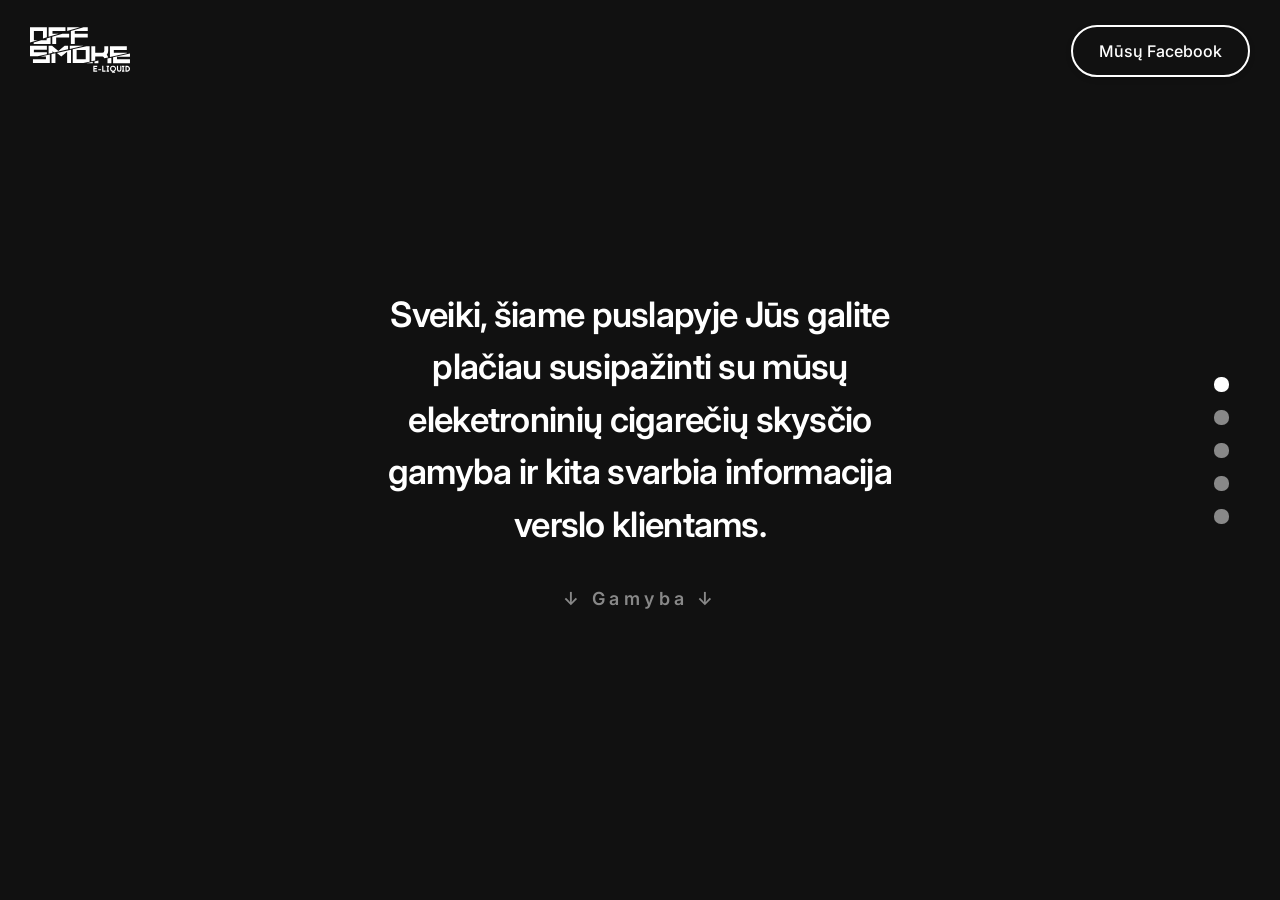
==== commit 1247176f: "Skoniai, zoominimas" ====
--- a/index.html
+++ b/index.html
@@ -2,12 +2,12 @@
 <html>
 <head>
     <meta charset="UTF-8">
-    <meta name="viewport" content="width=device-width, height=device-height, initial-scale=0.7">
+    <meta name="viewport" content="width=device-width, height=device-height, initial-scale=0.7 user-scalable=0 ">
     <meta name="apple-mobile-web-app-capable" content="yes" />
     <base href="./">
     <title>OFFSMOKE</title>
-    <meta property="og:title" content="Home - Offsmoke" />
-    <meta name="twitter:title" content="Home - Offsmoke" />
+    <meta property="og:title" content="OFFSMOKE" />
+    <meta name="twitter:title" content="OFFSMOKE" />
     <link rel="preconnect" href="https://fonts.gstatic.com/" crossorigin>
     <!-- Compressed Styles 
     <link href="css/slides.min.css?521351" rel="stylesheet" type="text/css"> -->
@@ -177,24 +177,241 @@
 </section>
 
 <!-- Koncentracijos -->
+<!-- All Univerity of Nebraska-Lincoln Web Framework code is the property of UComm/ITS Digital Experience Group 
+and the UNL Web Developer Network. -->
+
+<!-- place the contents of this css file, in the <head></head> of your html page when using 
+the responsive table generator code on sites not in UNLcms or the UNL.edu framework -->
+
+<style>
+
+
+  :root {
+      --bg-table-stripe: #ffffff;
+      --b-table: #ffffff4f;
+      --caption: #ffffff4b;
+  }
+  
+  table {
+      background-color: transparent;
+      border-collapse:collapse;
+      font-family: Inter, sans-serif
+  }
+  
+  th {
+      text-align:left
+  }
+  
+  .dcf-txt-center {
+        text-align: center!important
+      }
+  
+      .dcf-txt-left {
+        text-align: left!important
+      }
+  
+      .dcf-txt-right {
+        text-align: right!important
+      }
+      
+  .dcf-table caption {
+        color: var(--caption);
+        font-size: 1.13em;
+        font-weight: 700;
+        padding-bottom: .56rem
+      }
+  
+      .dcf-table thead {
+        font-size: .84em
+      }
+  
+      .dcf-table tbody {
+        border-bottom: 1px solid var(--b-table);
+        border-top: 1px solid var(--b-table);
+        font-size: .84em
+      }
+  
+      .dcf-table tfoot {
+        font-size: .84em
+      }
+  
+      .dcf-table td, .dcf-table th {
+        padding-right: 1.78em
+      }
+  
+      .dcf-table-bordered, .dcf-table-bordered td, .dcf-table-bordered th {
+        border: 0px solid var(--b-table)
+      }
+  
+      .dcf-table-bordered td, .dcf-table-bordered th, .dcf-table-striped td, .dcf-table-striped th {
+        padding-left: 1em;
+        padding-right: 1em
+      }
+  
+      .dcf-table-bordered tr:not(:last-child), .dcf-table-striped tr:not(:last-child) {
+        border-bottom: 1px solid var(--b-table)
+      }
+  
+      .dcf-table-striped tbody tr:nth-of-type(2n) {
+        background-color: var(--bg-table-stripe)
+      }
+  
+      .dcf-table thead td, .dcf-table thead th {
+        padding-bottom: .75em;
+        vertical-align: bottom
+      }
+  
+      .dcf-table tbody td, .dcf-table tbody th, .dcf-table tfoot td, .dcf-table tfoot th {
+        padding-top: .75em;
+        vertical-align: top
+      }
+  
+      .dcf-table tbody td, .dcf-table tbody th {
+        padding-bottom: .75em
+      }
+  
+      .dcf-table-bordered thead th {
+        padding-top: 1.33em
+      }
+  
+      .dcf-wrapper-table-scroll {
+        overflow-x: auto;
+        -webkit-overflow-scrolling: touch;
+        left: 50%;
+        margin-left: -50vw;
+        margin-right: -50vw;
+        padding-bottom: 1em;
+        position: relative;
+        right: 50%;
+        width: 100vw
+      }
+  
+      @media only screen and (max-width:42.09em) {
+        .dcf-table-responsive thead {
+          clip: rect(0 0 0 0);
+          -webkit-clip-path: inset(50%);
+          clip-path: inset(50%);
+          height: 1px;
+          overflow: hidden;
+          position: absolute;
+          width: 1px;
+          white-space: nowrap
+        }
+        .dcf-table-responsive tr {
+          display: block
+        }
+        .dcf-table-responsive td {
+          -webkit-column-gap: 3.16vw;
+          -moz-column-gap: 3.16vw;
+          column-gap: 3.16vw;
+          display: grid;
+          grid-template-columns: 1fr 2fr;
+          text-align: left!important
+        }
+        .dcf-table-responsive.dcf-table-bordered, .dcf-table-responsive.dcf-table-bordered thead th {
+          border-width: 0
+        }
+        .dcf-table-responsive.dcf-table-bordered tbody td {
+          border-top-width: 0
+        }
+        .dcf-table-responsive:not(.dcf-table-bordered) tbody tr {
+          padding-bottom: .75em
+        }
+        .dcf-table-responsive:not(.dcf-table-bordered) tbody td {
+          padding-bottom: 0
+        }
+        .dcf-table-responsive:not(.dcf-table-bordered):not(.dcf-table-striped) tbody td {
+          padding-right: 0
+        }
+        .dcf-table-responsive.dcf-table-bordered tbody tr:last-child td:last-child {
+          border-bottom-width: 0
+        }
+        .dcf-table-responsive tbody td:before {
+          content: attr(data-label);
+          float: left;
+          font-weight: 700;
+          padding-right: 1.78em
+        }
+      }
+  
+  .dcf-overflow-x-auto {
+        overflow-x: auto!important;
+        -webkit-overflow-scrolling: touch
+      }
+      
+  </style>
+
 <section class="slide fade-6 kenBurns">
   <div class="content">
     <div class="container">
       <div class="wrap">
       
         <div class="fix-8-12">
-          <div class="fix-6-12"> 
-            <p class="bold larger ae-1"><span class="opacity-10">Elektroninių cigarečių skysčio gamyba yra atliekama su profesionalia ir kruopščiai sterilizuojama įranga. E. skysčiai yra patvirtini Europos higienos sertifikatų kurie leis jums saugiai pardavinėti užtikrintą produkciją. </span></p>
+          <div class="fix-4-7">
+            <table class="dcf-table dcf-table-responsive dcf-table-bordered dcf-w-100%" style="margin-left:auto;margin-right:auto;">
+              <thead>
+                <tr>
+                  <th class="dcf-txt-center" scope="col">PG KONCENTRACIJA</th>
+                  <th class="dcf-txt-center" scope="col">VG KONCENTRACIJA</th>
+                </tr>
+              </thead>
+              <tbody>
+                <tr>
+                  <td class="dcf-txt-center" data-label="PG KONCENTRACIJA">90</td>
+                  <td class="dcf-txt-center" data-label="VG KONCENTRACIJA">0</td>
+                </tr>
+                <tr>
+                  <td class="dcf-txt-center" data-label="PG KONCENTRACIJA">80</td>
+                  <td class="dcf-txt-center" data-label="VG KONCENTRACIJA">10</td>
+                </tr>
+                <tr>
+                  <td class="dcf-txt-center" data-label="PG KONCENTRACIJA">70</td>
+                  <td class="dcf-txt-center" data-label="VG KONCENTRACIJA">20</td>
+                </tr>
+                <tr>
+                  <td class="dcf-txt-center" data-label="PG KONCENTRACIJA">60</td>
+                  <td class="dcf-txt-center" data-label="VG KONCENTRACIJA">30</td>
+                </tr>
+                <tr>
+                  <td class="dcf-txt-center" data-label="PG KONCENTRACIJA">50</td>
+                  <td class="dcf-txt-center" data-label="VG KONCENTRACIJA">40</td>
+                </tr>
+                <tr>
+                  <td class="dcf-txt-center" data-label="PG KONCENTRACIJA">50</td>
+                  <td class="dcf-txt-center" data-label="VG KONCENTRACIJA">50</td>
+                </tr>
+                <tr>
+                  <td class="dcf-txt-center" data-label="PG KONCENTRACIJA">40</td>
+                  <td class="dcf-txt-center" data-label="VG KONCENTRACIJA">50</td>
+                </tr>
+                <tr>
+                  <td class="dcf-txt-center" data-label="PG KONCENTRACIJA">30</td>
+                  <td class="dcf-txt-center" data-label="VG KONCENTRACIJA">60</td>
+                </tr>
+                <tr>
+                  <td class="dcf-txt-center" data-label="PG KONCENTRACIJA">20</td>
+                  <td class="dcf-txt-center" data-label="VG KONCENTRACIJA">70</td>
+                </tr>
+                <tr>
+                  <td class="dcf-txt-center" data-label="PG KONCENTRACIJA">10</td>
+                  <td class="dcf-txt-center" data-label="VG KONCENTRACIJA">80</td>
+                </tr>
+                <tr>
+                  <td class="dcf-txt-center" data-label="PG KONCENTRACIJA">0</td>
+                  <td class="dcf-txt-center" data-label="VG KONCENTRACIJA">90</td>
+                </tr>
+              </tbody>
+            </table>
           </div>
           <div class="fix-4-7"> 
-            <p class="bold expand cropBottom ae-2"><span class="opacity-5">↓ Skoniai ↓</span></p>
+            <p class="bold expand cropBottom ae-2"><span class="opacity-5"><br>↓ Skoniai ↓</span></p>
           </div>
         </div>
           
       </div>
     </div>
   </div>
-  <div class="background" style="background-image:url(assets/img/background/lab.jpg)"></div>
+  <div class="background" style="background-image:url(assets/img/background/flask.jpg)"></div>
 </section>
 
 <!-- Skoniai -->
@@ -205,17 +422,93 @@
       
         <div class="fix-8-12">
           <div class="fix-6-12"> 
-            <p class="bold larger ae-1"><span class="opacity-10">Elektroninių cigarečių skysčio gamyba yra atliekama su profesionalia ir kruopščiai sterilizuojama įranga. E. skysčiai yra patvirtini Europos higienos sertifikatų kurie leis jums saugiai pardavinėti užtikrintą produkciją. </span></p>
-          </div>
+            <p class="bold larger ae-1"><span class="opacity-10">Mūsų gaminami e. skysčių skoniai: </span></p>
+          </div>
+                  <div class="fix-12-12">
+                    <!-- slider -->
+                    <ul class="slider autoHeight swipeable ae-2 done" data-slider-id="swipeableSlider" style="height: 400px;">
+                      <li class="wide selected">
+                        <div class="box alignCenter flex noSpaces verticalCenter horizontalCenter transparent">
+                          <p class="larger">Berries - Miško uogos  
+                            <br>Grape - Vynuogės  
+                            <br>Strawberry - Braškės  
+                            <br>Mango - Mangai  
+                            <br>Shark - Persikų, serbentų ir mėlynių mišinys su romo natomis  
+                            <br>Fresh Red - Uogos ir vynuogės su lengva rūgštele  
+                            <br>Pop Corn - Spragėsiai  
+                            <br>Yellow - Pieno kokteilis su grietinėle ir medumi.  </p>
+                        </div>
+                      </li>
+                      <li class="wide">
+                        <div class="box alignCenter flex noSpaces verticalCenter horizontalCenter transparent">
+                          <p class="larger">Cereals - Sausi pusryčiai  
+                            <br>Milk - Pienas  
+                            <br>Apricot - Abrikosai  
+                            <br>Chestnut - Kaštono riešutai  
+                            <br>Lemon Tart - Citrinų pyragas  
+                            <br>Red Grapes - Raudonosios vynuogės  
+                            <br>Violet - Našlaičių žiedai  
+                            <br>Cake - Tortas </p>
+                        </div>
+                      </li>
+                      <li class="wide">
+                        <div class="box alignCenter flex noSpaces verticalCenter horizontalCenter transparent">
+                          <p class="larger">Lemon Pie - Citrinų pyragas su vaniliniu kremu  
+                            <br>Dragon Fruit - Drakono vaisius  
+                            <br>Green - Pasiflora (Passion fruit) su vasariniais ir tropiniais vaisiais  
+                            <br>Hurricane - Apelsinas su citrina ir žiubsneliu cinamono  
+                            <br>Apple Caramel - Karamelizuoti obuoliai  
+                            <br>Ice - Mentolis
+                            <br>Purple Iceberg - Prisirpę vasariniai vaisiai su mentolio natomis  
+                            <br>Cracker - Sausainiai  </p>
+                        </div>
+                      </li>
+                      <li class="wide">
+                        <div class="box alignCenter flex noSpaces verticalCenter horizontalCenter transparent">
+                          <p class="larger text-white">Mix - Įvairių vaisių mišinys  
+                            <br>The Side - Citrinų ir vanilės kremas, zefyrai ir sausainiai  
+                            <br>The Other Side - Vanilės kremas su sausainiais, karamele, riešutų sviestu, apelsinais ir citrinų kremu  
+                            <br>Mojito - Mojito gėrimas su laimu  
+                            <br>Watermelon - Arbūzai  
+                            <br>Red Fruits - Raudonieji vaisių kaip obuoliai, braškės, žemuogės mišinys  
+                            <br>Blurriez - Geltonoji kriaušė su kremu, pienu ir baltu šokoladu  
+                            <br>Capoeira - Tropinių vaisių mišinys </p>
+                        </div>
+                      </li>
+                      <li class="wide">
+                        <div class="box alignCenter flex noSpaces verticalCenter horizontalCenter transparent">
+                          <p class="larger text-white">Indie Pop - Sausi pusryčiai, karamelė ir rudas cukrus  
+                            <br>Disco Wah Wah - Ananasai, kokosų pienas ir mėta  
+                            <br>Noise Delay - Citrinų kremo pyragas  
+                            <br>Meringue - Morengas  
+                            <br>Vanilla Swirl - Vaniliniai ledai  
+                            <br>Wild Blueberry - Mėlynės  
+                            <br>Honeydew - Melionas  
+                            <br>Yellow Peach - Geltonieji persikai  
+                            <br>New York Cheesecake - Įžymusis Amerikietiškas pyragas su sūriu  
+                            <br>Milk Cookie - Sausainiai su pienu </p>
+                        </div>
+                      </li>
+                    </ul>
+                    
+                    <!-- controller -->
+                    <ul class="controller dots ae-2 space done" data-slider-id="swipeableSlider">
+                      <li class="dot selected"></li>
+                      <li class="dot"></li>
+                      <li class="dot"></li>
+                      <li class="dot"></li>
+                      <li class="dot"></li>
+                    </ul>
+                  </div>
           <div class="fix-4-7"> 
-            <p class="bold expand cropBottom ae-2"><span class="opacity-5">↓ Susisiekimas ir Informacija ↓</span></p>
+            <p class="bold expand cropBottom ae-3"><span class="opacity-5"><br>↓ Susisiekimas ir Informacija ↓</span></p>
           </div>
         </div>
           
       </div>
     </div>
   </div>
-  <div class="background" style="background-image:url(assets/img/background/lab.jpg)"></div>
+  <div class="background" style="background-image:url(assets/img/background/skoniai.jpg)"></div>
 </section>
 
 <!-- Informacija -->
@@ -249,4 +542,3 @@
      
 </body>
 </html>
-
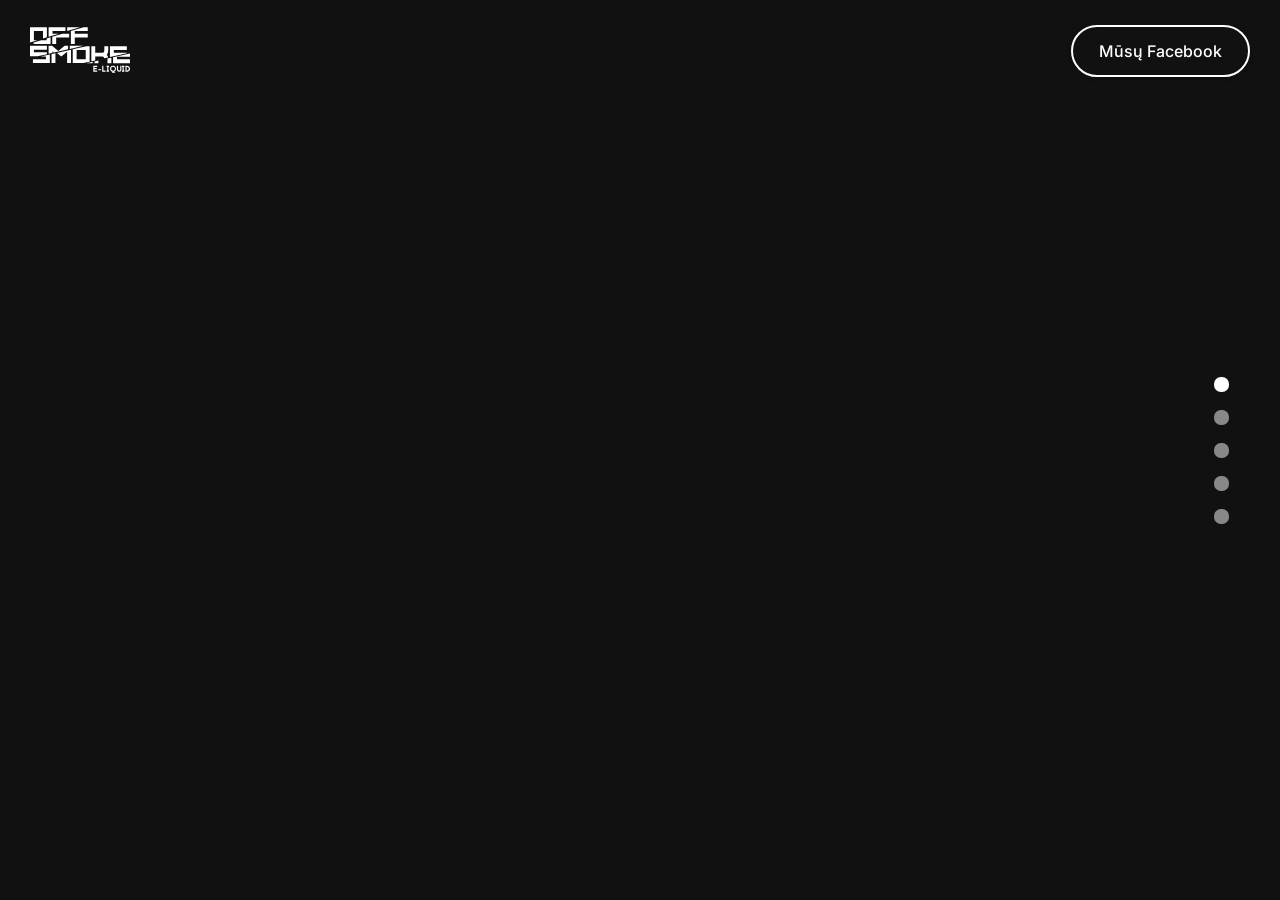
==== commit 9f6550d6: "scroll fix?" ====
--- a/index.html
+++ b/index.html
@@ -20,7 +20,7 @@
     </style>
      
 </head>
-<body class="slides smoothScroll animated">
+<body class="slides smoothScroll animated noPreload">
 <svg id="customSvgLibrary" xmlns="http://www.w3.org/2000/svg" style="display:none" id="customSvgLibrary">
   
   <symbol id="logo" viewBox="0 0 843.64 385.19"><defs><style>.cls-1{fill:rgb(255, 255, 255);}</style></defs><g id="Layer_2" data-name="Layer 2"><g id="Layer_1-2" data-name="Layer 1"><path class="cls-1" d="M566.84,336H543.92v9h18.92v9.81H543.92V365.5h22.71v9.81H534.11V326.18h32.73Z"/><path class="cls-1" d="M576,354.91h24V363H576Z"/><path class="cls-1" d="M618.87,365.5h18.29v9.74h-28.1V326.18h9.81Z"/><path class="cls-1" d="M661.35,336V365.5h5.19v9.81H646.28V365.5h5.26V336h-5.26v-9.81h20.26V336Z"/><path class="cls-1" d="M695.36,375.66a25.42,25.42,0,1,1,11.35-.28h11.08v9.81H690.24Zm-6-13.88a15.73,15.73,0,1,0-4.56-11.07A15.5,15.5,0,0,0,689.33,361.78Z"/><path class="cls-1" d="M771.28,357.16a19,19,0,0,1-38,.07V326.18H743v31a9.22,9.22,0,0,0,9.25,9.18,9,9,0,0,0,6.45-2.67,9.3,9.3,0,0,0,2.73-6.44h-.07V326.18h9.81v31Z"/><path class="cls-1" d="M790.92,336V365.5h5.19v9.81H775.85V365.5h5.26V336h-5.26v-9.81h20.26V336Z"/><path class="cls-1" d="M819.11,326.18a24.12,24.12,0,0,1,17.31,7.15,24.48,24.48,0,0,1,5.25,27,22.49,22.49,0,0,1-5.25,7.78,24.57,24.57,0,0,1-17.31,7.22h-9.89v-.07h-4V326.18Zm0,39.32a14.76,14.76,0,0,0,0-29.51H815V365.5Z"/><polygon class="cls-1" points="173.43 85.46 173.43 142.47 30.95 142.47 30.95 129.16 94.68 109.6 140.53 109.6 140.53 95.55 173.43 85.46"/><polygon class="cls-1" points="330.32 54.76 330.32 87.63 220.75 87.63 220.75 142.47 187.85 142.47 187.85 81.03 273.5 54.76 330.32 54.76"/><polygon class="cls-1" points="377.65 32.9 377.65 54.76 487.25 54.76 487.25 87.63 377.65 87.63 377.65 142.47 344.78 142.47 344.78 32.9 452 0 487.25 0 487.25 32.9 377.65 32.9"/><polygon class="cls-1" points="167.24 230.53 167.24 302.99 24.76 302.99 24.76 270.09 134.33 270.09 134.33 248.15 89.45 248.15 167.24 230.53"/><polygon class="cls-1" points="346.11 190.05 346.11 302.99 313.21 302.99 313.21 206.58 263.84 247.62 227.07 217.01 346.11 190.05"/><polygon class="cls-1" points="214.56 219.82 214.56 302.99 181.66 302.99 181.66 227.28 214.56 219.82"/><path class="cls-1" d="M476.64,160.52,360.53,186.8V303h89.36L503,291V160.52Zm-6.5,109.57H393.41v-76.7h76.73Z"/><path class="cls-1" d="M659.91,198.87a47.62,47.62,0,0,1-12.57,32.87,47.79,47.79,0,0,1,11.83,23.9L627,262.91a15.93,15.93,0,0,0-4.79-9.94,15.58,15.58,0,0,0-11.55-4.82H550.34v32.13l-32.91,7.42V160.52h32.91v54.72h60.29A16.37,16.37,0,0,0,627,198.87V160.52h32.87Z"/><polygon class="cls-1" points="707.23 193.39 707.23 215.24 816.84 215.24 816.84 219.95 674.36 252.2 674.36 160.52 816.84 160.52 816.84 193.39 707.23 193.39"/><path class="cls-1" d="M476.44,304.43h53.11v-12Z"/><path class="cls-1" d="M686.45,266.08v38.35H653.58V266.08c0-.58,0-1.17-.06-1.73l32.19-7.27A54.12,54.12,0,0,1,686.45,266.08Z"/><polygon class="cls-1" points="576.88 281.71 576.88 304.43 543.98 304.43 543.98 289.14 576.88 281.71"/><polygon class="cls-1" points="733.78 249.59 733.78 271.53 843.38 271.53 843.38 304.43 700.9 304.43 700.9 253.64 843.38 221.39 843.38 249.59 733.78 249.59"/><polygon class="cls-1" points="189.8 32.9 189.8 54.76 242.54 54.76 156.9 81.03 156.9 0 299.37 0 299.37 32.9 189.8 32.9"/><polygon class="cls-1" points="421.05 0 313.83 32.9 313.83 0 421.05 0"/><polygon class="cls-1" points="142.47 0 142.47 85.46 109.57 95.55 109.57 32.9 32.87 32.9 32.87 109.6 63.73 109.6 0 129.16 0 0 142.47 0"/><polygon class="cls-1" points="321.35 157.43 321.35 186.95 202.31 213.91 189.8 203.48 189.8 216.73 156.9 224.19 156.9 157.43 185.87 157.43 239.08 201.75 292.38 157.43 321.35 157.43"/><polygon class="cls-1" points="451.88 157.43 335.77 183.7 335.77 157.43 451.88 157.43"/><polygon class="cls-1" points="32.87 190.3 32.87 212.15 142.47 212.15 142.47 227.44 64.69 245.05 0 245.05 0 157.43 142.47 157.43 142.47 190.3 32.87 190.3"/></g></g></svg>
@@ -98,7 +98,7 @@
     <ul></ul>
   </div>
 </nav><!-- Panel Top #03 -->
-<nav class="panel top">
+<nav class="panel top firstSlideOnly">
   <div class="sections desktop">
     <div class="left"><a href="#" title="OFFSMOKE"><svg style="width:100px;height:80px"><use xmlns:xlink="http://www.w3.org/1999/xlink" xlink:href="#logo"></use></svg></a></div>
     <div class="center">
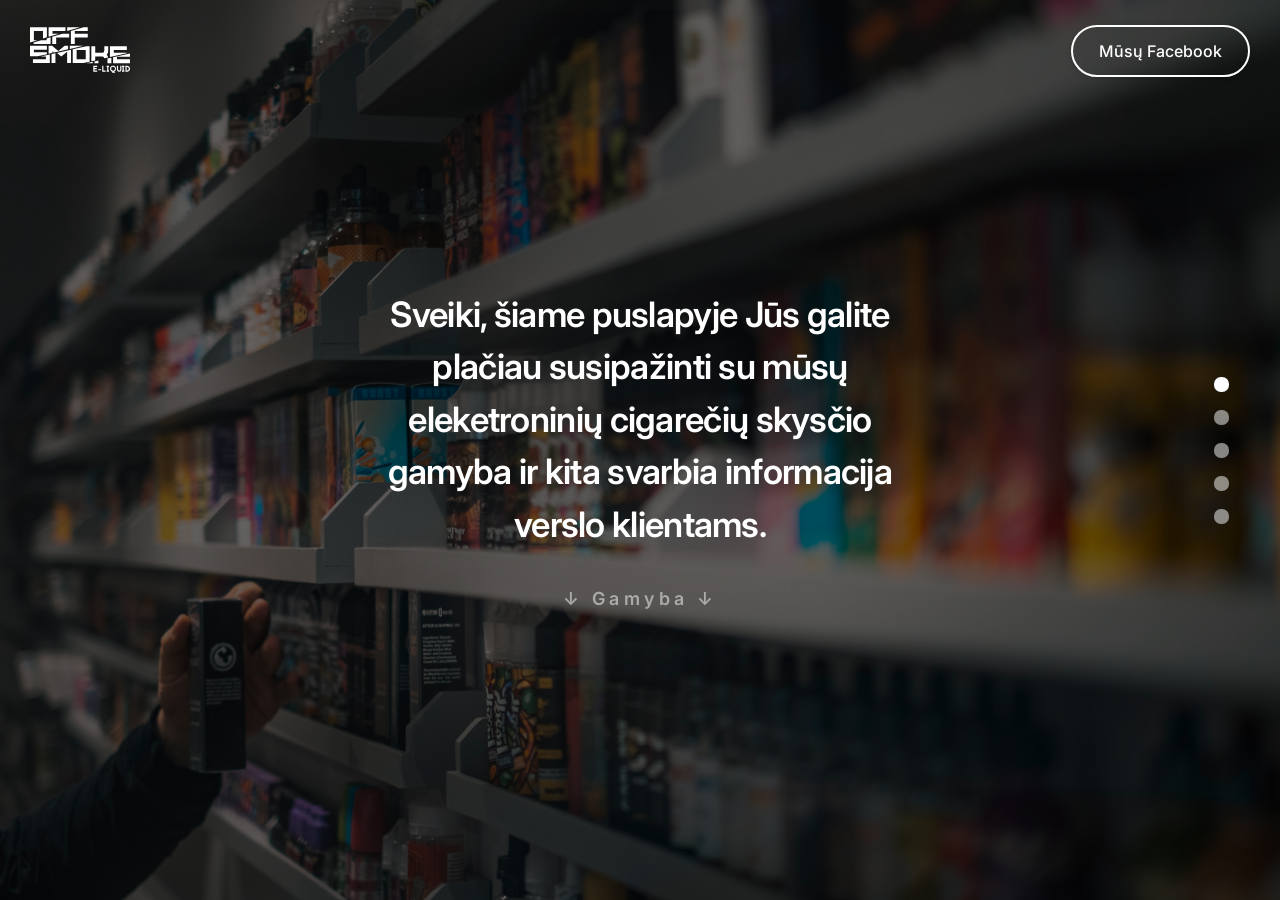
==== commit 615862ec: "welcome bg, contact info" ====
--- a/index.html
+++ b/index.html
@@ -114,7 +114,7 @@
 </nav>
 
 <!-- Welcome -->
-<section class="slide">
+<section class="slide fade-6 kenBurns">
   <div class="content">
     <div class="container">
       <div class="wrap">
@@ -127,11 +127,10 @@
             <p class="bold expand cropBottom ae-2"><span class="opacity-5">↓ Gamyba ↓</span></p>
           </div>
         </div>
-          
       </div>
     </div>
   </div>
-  <div class="background" style="background:#111111"></div> <!-- <div class="background" style="background-image:url(assets/img/background/img-1.jpg)"></div> -->
+  <div class="background" style="background-image:url(assets/img/background/main.jpg)"></div> <!-- <div class="background" style="background:#111111"></div> -->
 </section>
 
 <!-- Informacija 
@@ -519,17 +518,22 @@
       
         <div class="fix-8-12">
           <div class="fix-6-12"> 
-            <p class="bold larger ae-1"><span class="opacity-10">Elektroninių cigarečių skysčio gamyba yra atliekama su profesionalia ir kruopščiai sterilizuojama įranga. E. skysčiai yra patvirtini Europos higienos sertifikatų kurie leis jums saugiai pardavinėti užtikrintą produkciją.</span></p>
+            <p class="bold cropBottom large ae-1"><span class="opacity-10">Elektroninis paštas:</span></p>
+            <p class="bold underline larger ae-1" class="opacity-10" ><a href="https://mail.google.com/mail/?view=cm&fs=1&to=offsmokelt@gmail.com" target="_blank">offsmokelt@gmail.com</a></p> 
+            <p class="bold cropBottom large ae-2"><span class="opacity-10">Facebook puslapis:</span></p>
+            <p class="bold underline larger ae-2" class="opacity-10" ><a href="https://facebook.com/offsmokelt" target="_blank">facebook.lt/offsmokelt</a></p> 
+            <p class="bold cropBottom large ae-3"><span class="opacity-10">Telefono numeris:</span></p>
+            <p class="bold underline larger ae-3" class="opacity-10" >+370 123 45678</p> 
           </div>
           <div class="fix-4-7"> 
-            <div class="middle ae-2"><a class="button round stroke white" href="#">↑ Į viršų ↑</a></div>
+            <div class="middle ae-4"><a class="button round stroke white" href="#">↑ Į viršų ↑</a></div>
           </div>
         </div>
           
       </div>
     </div>
   </div>
-  <div class="background" style="background-image:url(assets/img/background/lab.jpg)"></div>
+  <div class="background" style="background-image:url(assets/img/background/contact.jpg)"></div>
 </section>
 
 <!-- jQuery 3.5.1 -->
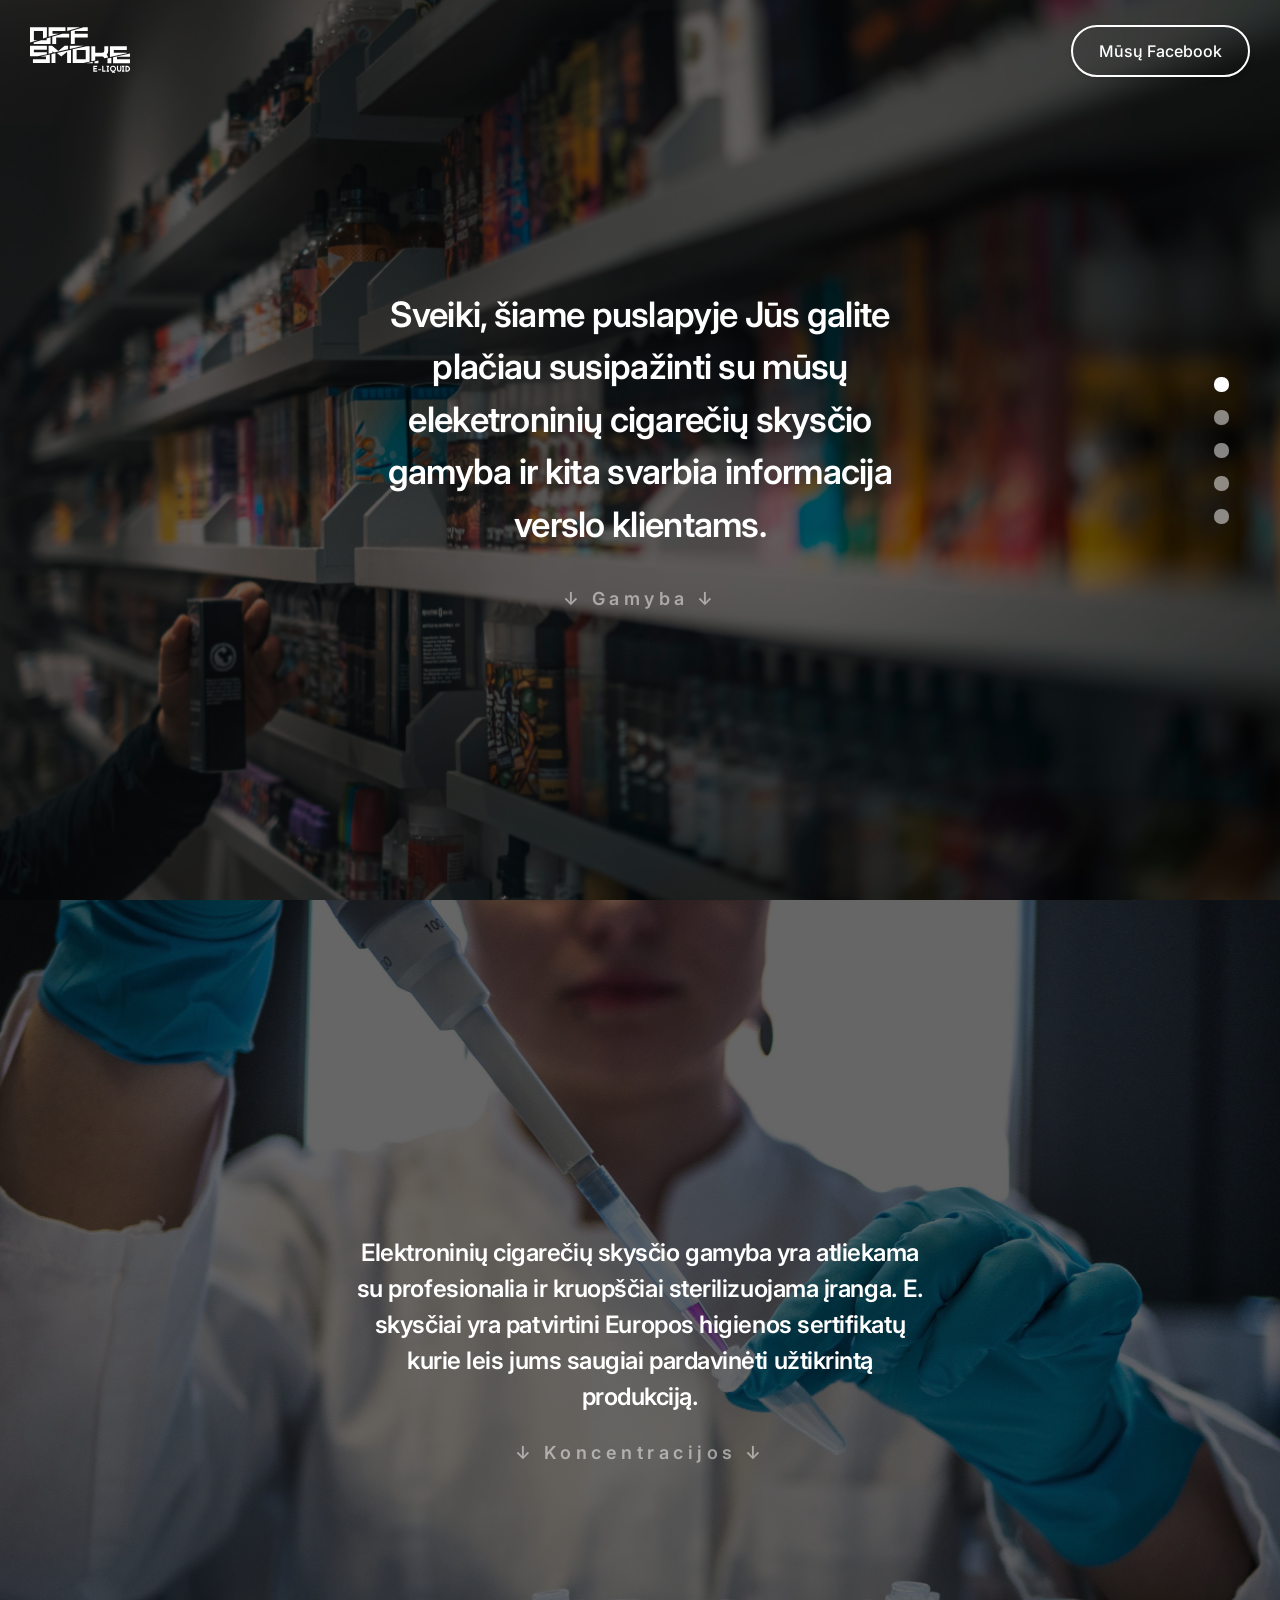
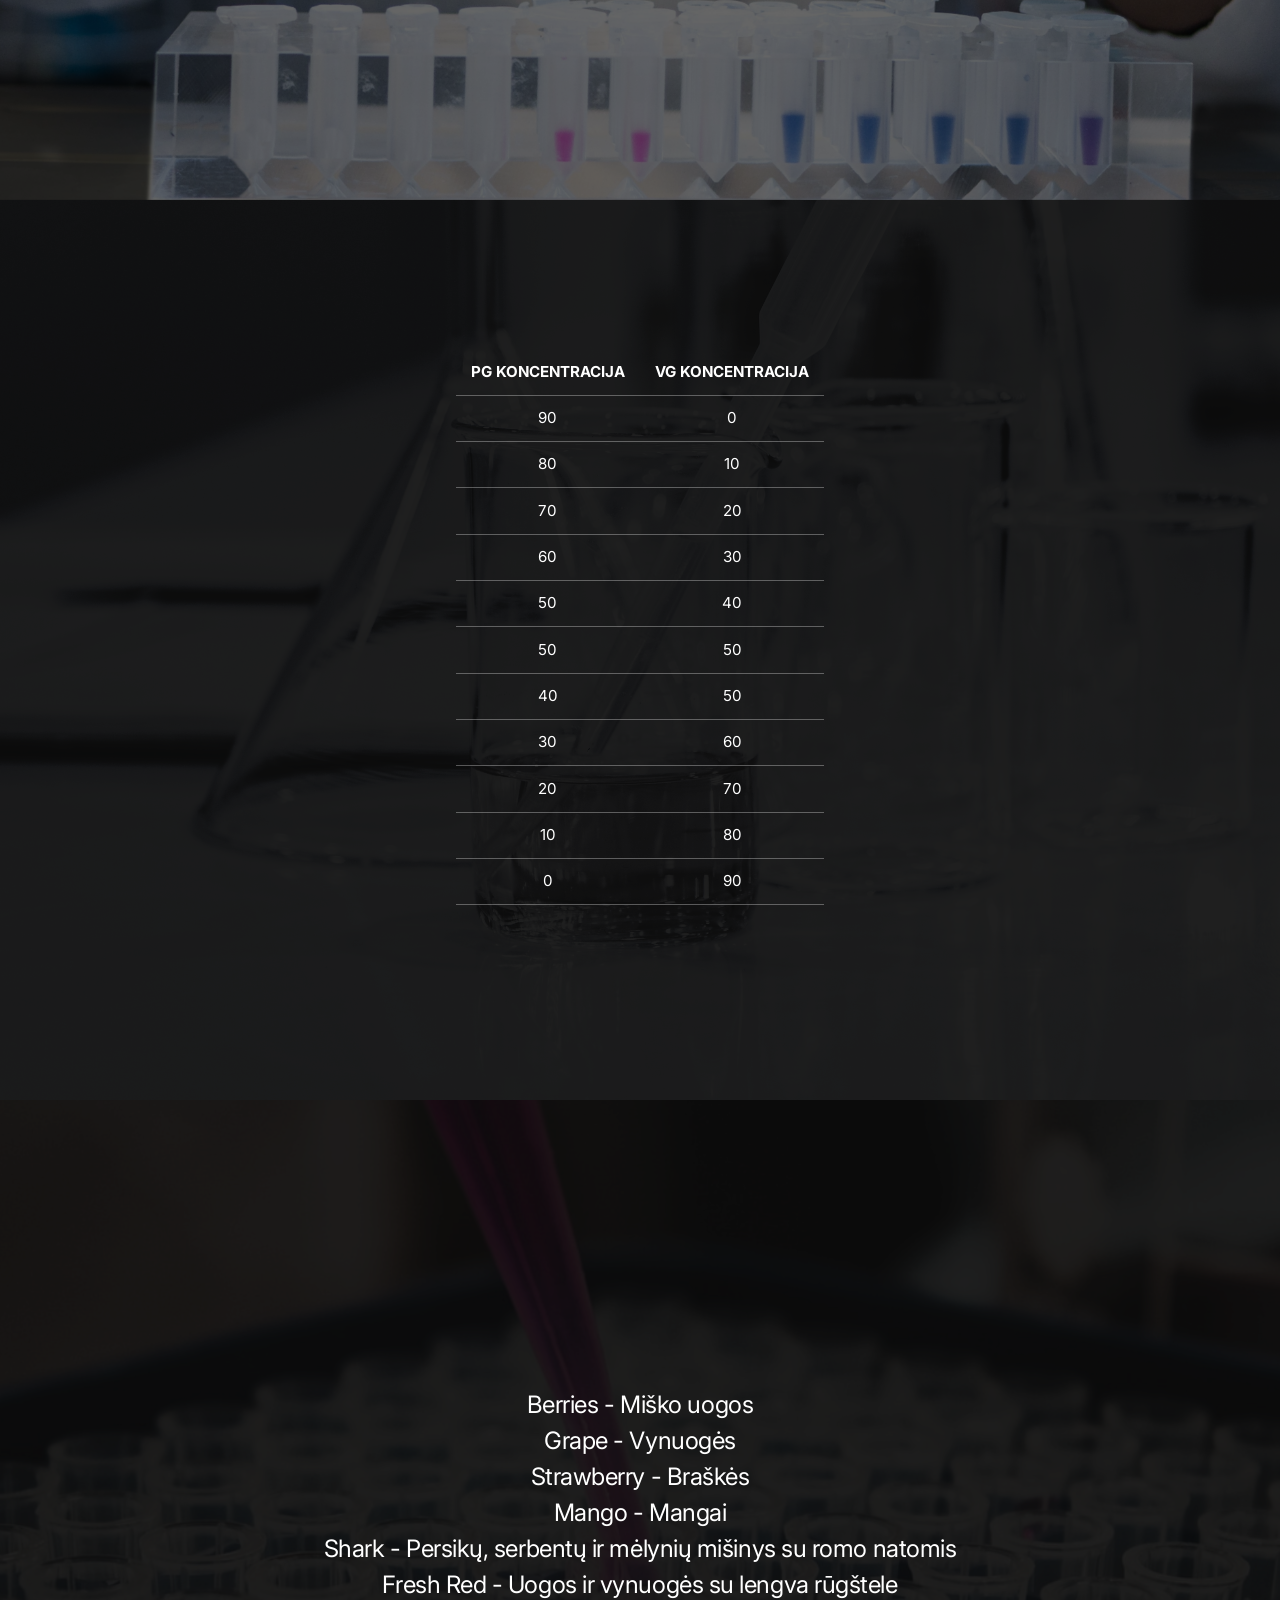
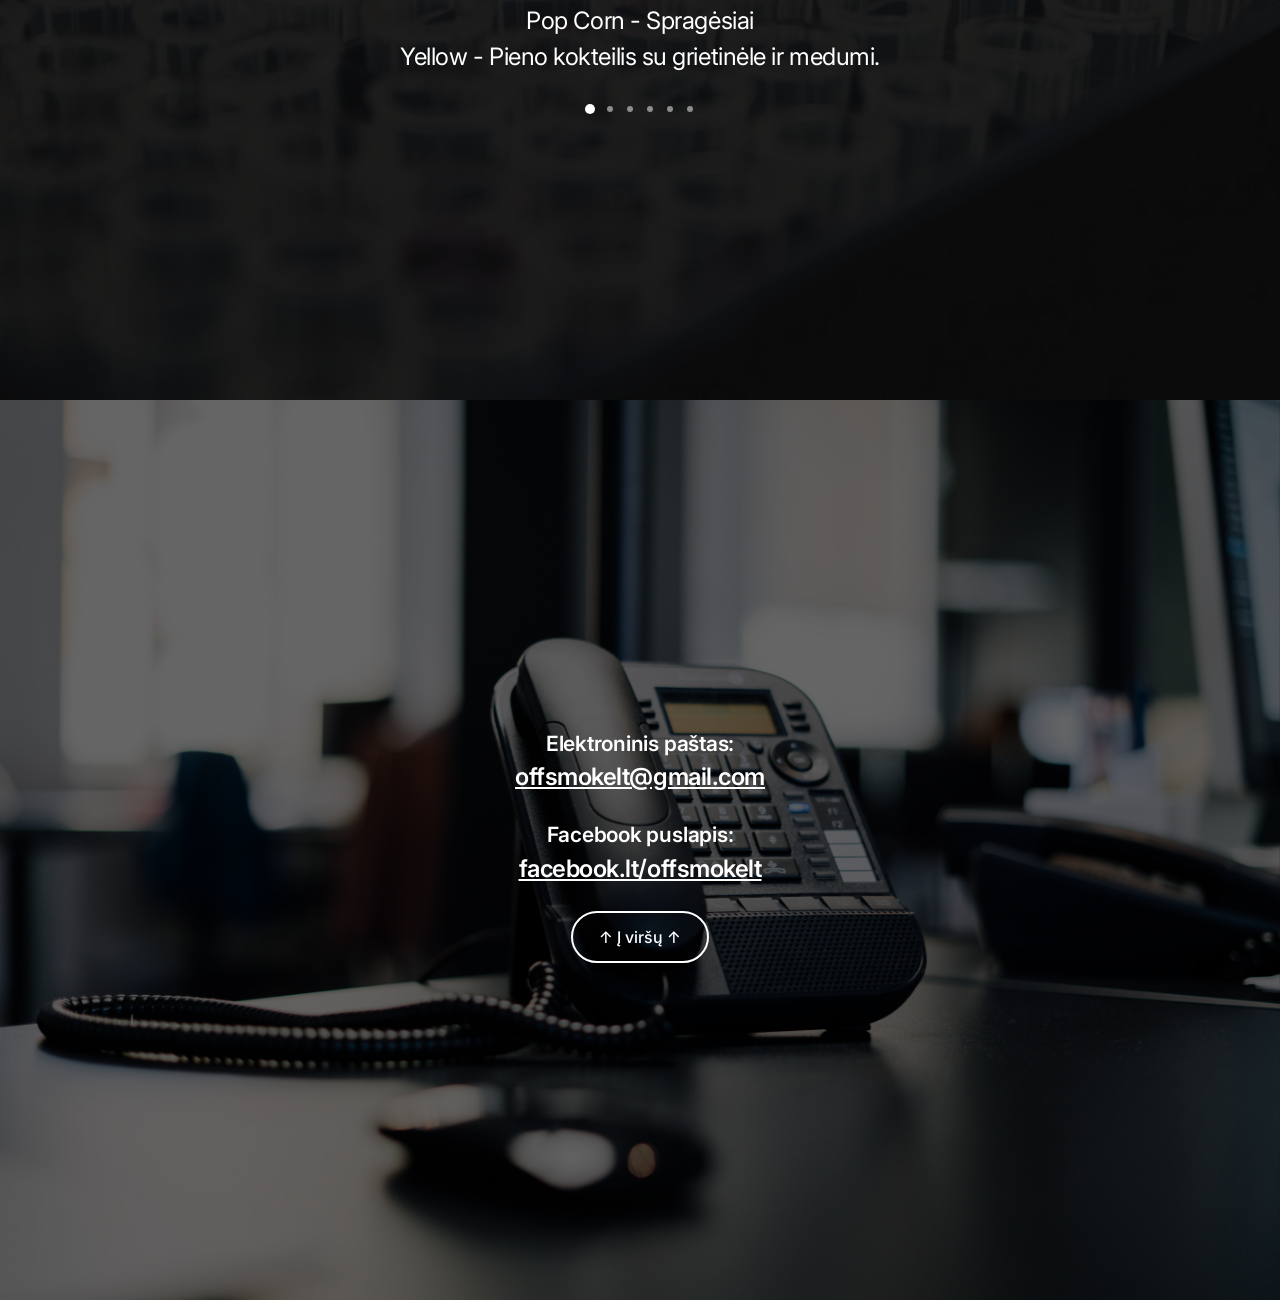
==== commit 113eb38c: "scroll, phone fix" ====
--- a/index.html
+++ b/index.html
@@ -20,7 +20,7 @@
     </style>
      
 </head>
-<body class="slides smoothScroll animated noPreload">
+<body class="slides scroll animated noPreload">
 <svg id="customSvgLibrary" xmlns="http://www.w3.org/2000/svg" style="display:none" id="customSvgLibrary">
   
   <symbol id="logo" viewBox="0 0 843.64 385.19"><defs><style>.cls-1{fill:rgb(255, 255, 255);}</style></defs><g id="Layer_2" data-name="Layer 2"><g id="Layer_1-2" data-name="Layer 1"><path class="cls-1" d="M566.84,336H543.92v9h18.92v9.81H543.92V365.5h22.71v9.81H534.11V326.18h32.73Z"/><path class="cls-1" d="M576,354.91h24V363H576Z"/><path class="cls-1" d="M618.87,365.5h18.29v9.74h-28.1V326.18h9.81Z"/><path class="cls-1" d="M661.35,336V365.5h5.19v9.81H646.28V365.5h5.26V336h-5.26v-9.81h20.26V336Z"/><path class="cls-1" d="M695.36,375.66a25.42,25.42,0,1,1,11.35-.28h11.08v9.81H690.24Zm-6-13.88a15.73,15.73,0,1,0-4.56-11.07A15.5,15.5,0,0,0,689.33,361.78Z"/><path class="cls-1" d="M771.28,357.16a19,19,0,0,1-38,.07V326.18H743v31a9.22,9.22,0,0,0,9.25,9.18,9,9,0,0,0,6.45-2.67,9.3,9.3,0,0,0,2.73-6.44h-.07V326.18h9.81v31Z"/><path class="cls-1" d="M790.92,336V365.5h5.19v9.81H775.85V365.5h5.26V336h-5.26v-9.81h20.26V336Z"/><path class="cls-1" d="M819.11,326.18a24.12,24.12,0,0,1,17.31,7.15,24.48,24.48,0,0,1,5.25,27,22.49,22.49,0,0,1-5.25,7.78,24.57,24.57,0,0,1-17.31,7.22h-9.89v-.07h-4V326.18Zm0,39.32a14.76,14.76,0,0,0,0-29.51H815V365.5Z"/><polygon class="cls-1" points="173.43 85.46 173.43 142.47 30.95 142.47 30.95 129.16 94.68 109.6 140.53 109.6 140.53 95.55 173.43 85.46"/><polygon class="cls-1" points="330.32 54.76 330.32 87.63 220.75 87.63 220.75 142.47 187.85 142.47 187.85 81.03 273.5 54.76 330.32 54.76"/><polygon class="cls-1" points="377.65 32.9 377.65 54.76 487.25 54.76 487.25 87.63 377.65 87.63 377.65 142.47 344.78 142.47 344.78 32.9 452 0 487.25 0 487.25 32.9 377.65 32.9"/><polygon class="cls-1" points="167.24 230.53 167.24 302.99 24.76 302.99 24.76 270.09 134.33 270.09 134.33 248.15 89.45 248.15 167.24 230.53"/><polygon class="cls-1" points="346.11 190.05 346.11 302.99 313.21 302.99 313.21 206.58 263.84 247.62 227.07 217.01 346.11 190.05"/><polygon class="cls-1" points="214.56 219.82 214.56 302.99 181.66 302.99 181.66 227.28 214.56 219.82"/><path class="cls-1" d="M476.64,160.52,360.53,186.8V303h89.36L503,291V160.52Zm-6.5,109.57H393.41v-76.7h76.73Z"/><path class="cls-1" d="M659.91,198.87a47.62,47.62,0,0,1-12.57,32.87,47.79,47.79,0,0,1,11.83,23.9L627,262.91a15.93,15.93,0,0,0-4.79-9.94,15.58,15.58,0,0,0-11.55-4.82H550.34v32.13l-32.91,7.42V160.52h32.91v54.72h60.29A16.37,16.37,0,0,0,627,198.87V160.52h32.87Z"/><polygon class="cls-1" points="707.23 193.39 707.23 215.24 816.84 215.24 816.84 219.95 674.36 252.2 674.36 160.52 816.84 160.52 816.84 193.39 707.23 193.39"/><path class="cls-1" d="M476.44,304.43h53.11v-12Z"/><path class="cls-1" d="M686.45,266.08v38.35H653.58V266.08c0-.58,0-1.17-.06-1.73l32.19-7.27A54.12,54.12,0,0,1,686.45,266.08Z"/><polygon class="cls-1" points="576.88 281.71 576.88 304.43 543.98 304.43 543.98 289.14 576.88 281.71"/><polygon class="cls-1" points="733.78 249.59 733.78 271.53 843.38 271.53 843.38 304.43 700.9 304.43 700.9 253.64 843.38 221.39 843.38 249.59 733.78 249.59"/><polygon class="cls-1" points="189.8 32.9 189.8 54.76 242.54 54.76 156.9 81.03 156.9 0 299.37 0 299.37 32.9 189.8 32.9"/><polygon class="cls-1" points="421.05 0 313.83 32.9 313.83 0 421.05 0"/><polygon class="cls-1" points="142.47 0 142.47 85.46 109.57 95.55 109.57 32.9 32.87 32.9 32.87 109.6 63.73 109.6 0 129.16 0 0 142.47 0"/><polygon class="cls-1" points="321.35 157.43 321.35 186.95 202.31 213.91 189.8 203.48 189.8 216.73 156.9 224.19 156.9 157.43 185.87 157.43 239.08 201.75 292.38 157.43 321.35 157.43"/><polygon class="cls-1" points="451.88 157.43 335.77 183.7 335.77 157.43 451.88 157.43"/><polygon class="cls-1" points="32.87 190.3 32.87 212.15 142.47 212.15 142.47 227.44 64.69 245.05 0 245.05 0 157.43 142.47 157.43 142.47 190.3 32.87 190.3"/></g></g></svg>
@@ -488,6 +488,11 @@
                             <br>Milk Cookie - Sausainiai su pienu </p>
                         </div>
                       </li>
+                      <li class="wide">
+                        <div class="box alignCenter flex noSpaces verticalCenter horizontalCenter transparent">
+                          <p class="larger text-white">Dėl kitų pageidaujamų skonių susisiekite mūsų el. paštu ar Messengeriu.</p>
+                        </div>
+                      </li>
                     </ul>
                     
                     <!-- controller -->
@@ -497,6 +502,7 @@
                       <li class="dot"></li>
                       <li class="dot"></li>
                       <li class="dot"></li>
+                      <li class="dot"></li>
                     </ul>
                   </div>
           <div class="fix-4-7"> 
@@ -522,8 +528,6 @@
             <p class="bold underline larger ae-1" class="opacity-10" ><a href="https://mail.google.com/mail/?view=cm&fs=1&to=offsmokelt@gmail.com" target="_blank">offsmokelt@gmail.com</a></p> 
             <p class="bold cropBottom large ae-2"><span class="opacity-10">Facebook puslapis:</span></p>
             <p class="bold underline larger ae-2" class="opacity-10" ><a href="https://facebook.com/offsmokelt" target="_blank">facebook.lt/offsmokelt</a></p> 
-            <p class="bold cropBottom large ae-3"><span class="opacity-10">Telefono numeris:</span></p>
-            <p class="bold underline larger ae-3" class="opacity-10" >+370 123 45678</p> 
           </div>
           <div class="fix-4-7"> 
             <div class="middle ae-4"><a class="button round stroke white" href="#">↑ Į viršų ↑</a></div>
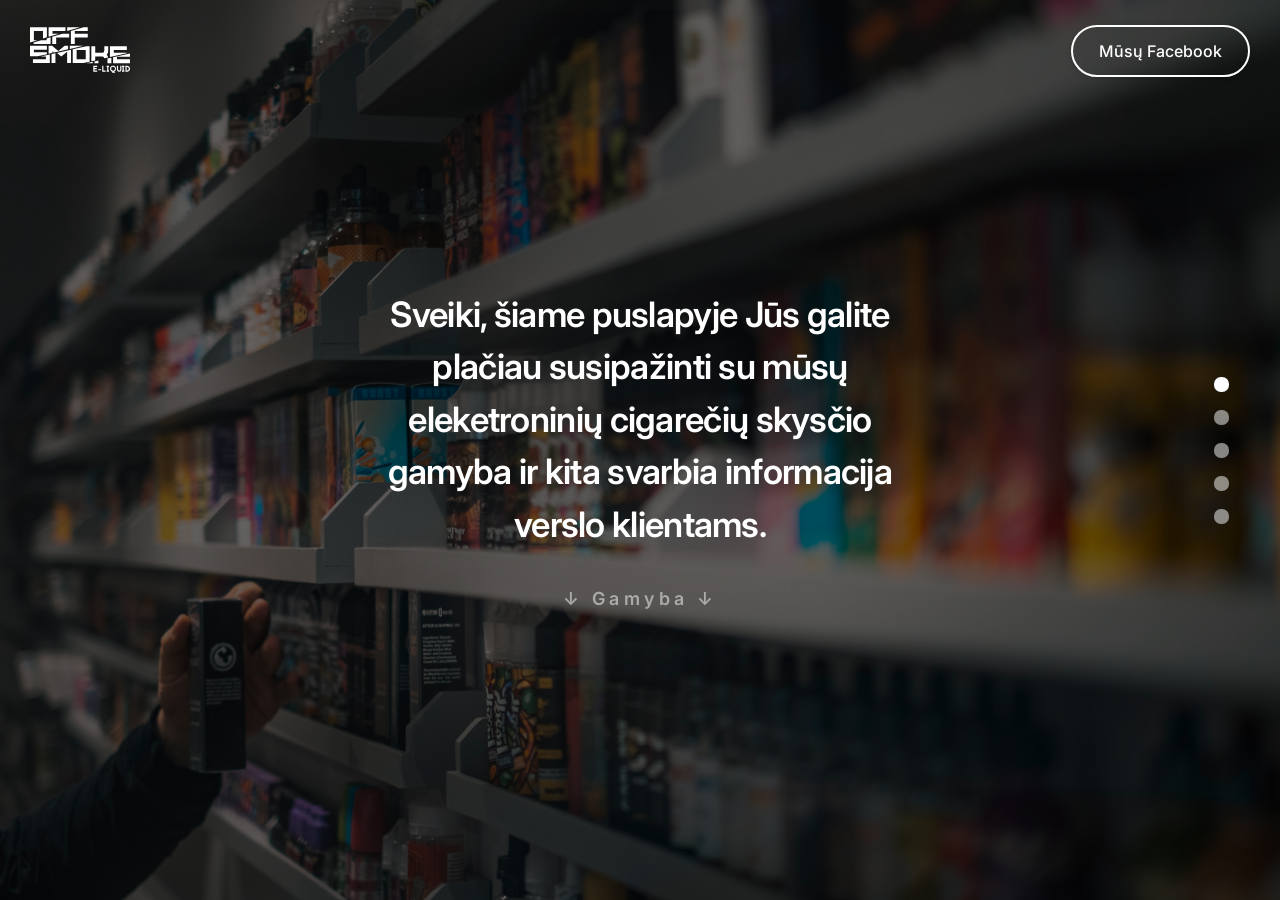
==== commit e749cd86: "scroll" ====
--- a/index.html
+++ b/index.html
@@ -20,7 +20,7 @@
     </style>
      
 </head>
-<body class="slides scroll animated noPreload">
+<body class="slides smoothScroll animated noPreload">
 <svg id="customSvgLibrary" xmlns="http://www.w3.org/2000/svg" style="display:none" id="customSvgLibrary">
   
   <symbol id="logo" viewBox="0 0 843.64 385.19"><defs><style>.cls-1{fill:rgb(255, 255, 255);}</style></defs><g id="Layer_2" data-name="Layer 2"><g id="Layer_1-2" data-name="Layer 1"><path class="cls-1" d="M566.84,336H543.92v9h18.92v9.81H543.92V365.5h22.71v9.81H534.11V326.18h32.73Z"/><path class="cls-1" d="M576,354.91h24V363H576Z"/><path class="cls-1" d="M618.87,365.5h18.29v9.74h-28.1V326.18h9.81Z"/><path class="cls-1" d="M661.35,336V365.5h5.19v9.81H646.28V365.5h5.26V336h-5.26v-9.81h20.26V336Z"/><path class="cls-1" d="M695.36,375.66a25.42,25.42,0,1,1,11.35-.28h11.08v9.81H690.24Zm-6-13.88a15.73,15.73,0,1,0-4.56-11.07A15.5,15.5,0,0,0,689.33,361.78Z"/><path class="cls-1" d="M771.28,357.16a19,19,0,0,1-38,.07V326.18H743v31a9.22,9.22,0,0,0,9.25,9.18,9,9,0,0,0,6.45-2.67,9.3,9.3,0,0,0,2.73-6.44h-.07V326.18h9.81v31Z"/><path class="cls-1" d="M790.92,336V365.5h5.19v9.81H775.85V365.5h5.26V336h-5.26v-9.81h20.26V336Z"/><path class="cls-1" d="M819.11,326.18a24.12,24.12,0,0,1,17.31,7.15,24.48,24.48,0,0,1,5.25,27,22.49,22.49,0,0,1-5.25,7.78,24.57,24.57,0,0,1-17.31,7.22h-9.89v-.07h-4V326.18Zm0,39.32a14.76,14.76,0,0,0,0-29.51H815V365.5Z"/><polygon class="cls-1" points="173.43 85.46 173.43 142.47 30.95 142.47 30.95 129.16 94.68 109.6 140.53 109.6 140.53 95.55 173.43 85.46"/><polygon class="cls-1" points="330.32 54.76 330.32 87.63 220.75 87.63 220.75 142.47 187.85 142.47 187.85 81.03 273.5 54.76 330.32 54.76"/><polygon class="cls-1" points="377.65 32.9 377.65 54.76 487.25 54.76 487.25 87.63 377.65 87.63 377.65 142.47 344.78 142.47 344.78 32.9 452 0 487.25 0 487.25 32.9 377.65 32.9"/><polygon class="cls-1" points="167.24 230.53 167.24 302.99 24.76 302.99 24.76 270.09 134.33 270.09 134.33 248.15 89.45 248.15 167.24 230.53"/><polygon class="cls-1" points="346.11 190.05 346.11 302.99 313.21 302.99 313.21 206.58 263.84 247.62 227.07 217.01 346.11 190.05"/><polygon class="cls-1" points="214.56 219.82 214.56 302.99 181.66 302.99 181.66 227.28 214.56 219.82"/><path class="cls-1" d="M476.64,160.52,360.53,186.8V303h89.36L503,291V160.52Zm-6.5,109.57H393.41v-76.7h76.73Z"/><path class="cls-1" d="M659.91,198.87a47.62,47.62,0,0,1-12.57,32.87,47.79,47.79,0,0,1,11.83,23.9L627,262.91a15.93,15.93,0,0,0-4.79-9.94,15.58,15.58,0,0,0-11.55-4.82H550.34v32.13l-32.91,7.42V160.52h32.91v54.72h60.29A16.37,16.37,0,0,0,627,198.87V160.52h32.87Z"/><polygon class="cls-1" points="707.23 193.39 707.23 215.24 816.84 215.24 816.84 219.95 674.36 252.2 674.36 160.52 816.84 160.52 816.84 193.39 707.23 193.39"/><path class="cls-1" d="M476.44,304.43h53.11v-12Z"/><path class="cls-1" d="M686.45,266.08v38.35H653.58V266.08c0-.58,0-1.17-.06-1.73l32.19-7.27A54.12,54.12,0,0,1,686.45,266.08Z"/><polygon class="cls-1" points="576.88 281.71 576.88 304.43 543.98 304.43 543.98 289.14 576.88 281.71"/><polygon class="cls-1" points="733.78 249.59 733.78 271.53 843.38 271.53 843.38 304.43 700.9 304.43 700.9 253.64 843.38 221.39 843.38 249.59 733.78 249.59"/><polygon class="cls-1" points="189.8 32.9 189.8 54.76 242.54 54.76 156.9 81.03 156.9 0 299.37 0 299.37 32.9 189.8 32.9"/><polygon class="cls-1" points="421.05 0 313.83 32.9 313.83 0 421.05 0"/><polygon class="cls-1" points="142.47 0 142.47 85.46 109.57 95.55 109.57 32.9 32.87 32.9 32.87 109.6 63.73 109.6 0 129.16 0 0 142.47 0"/><polygon class="cls-1" points="321.35 157.43 321.35 186.95 202.31 213.91 189.8 203.48 189.8 216.73 156.9 224.19 156.9 157.43 185.87 157.43 239.08 201.75 292.38 157.43 321.35 157.43"/><polygon class="cls-1" points="451.88 157.43 335.77 183.7 335.77 157.43 451.88 157.43"/><polygon class="cls-1" points="32.87 190.3 32.87 212.15 142.47 212.15 142.47 227.44 64.69 245.05 0 245.05 0 157.43 142.47 157.43 142.47 190.3 32.87 190.3"/></g></g></svg>
